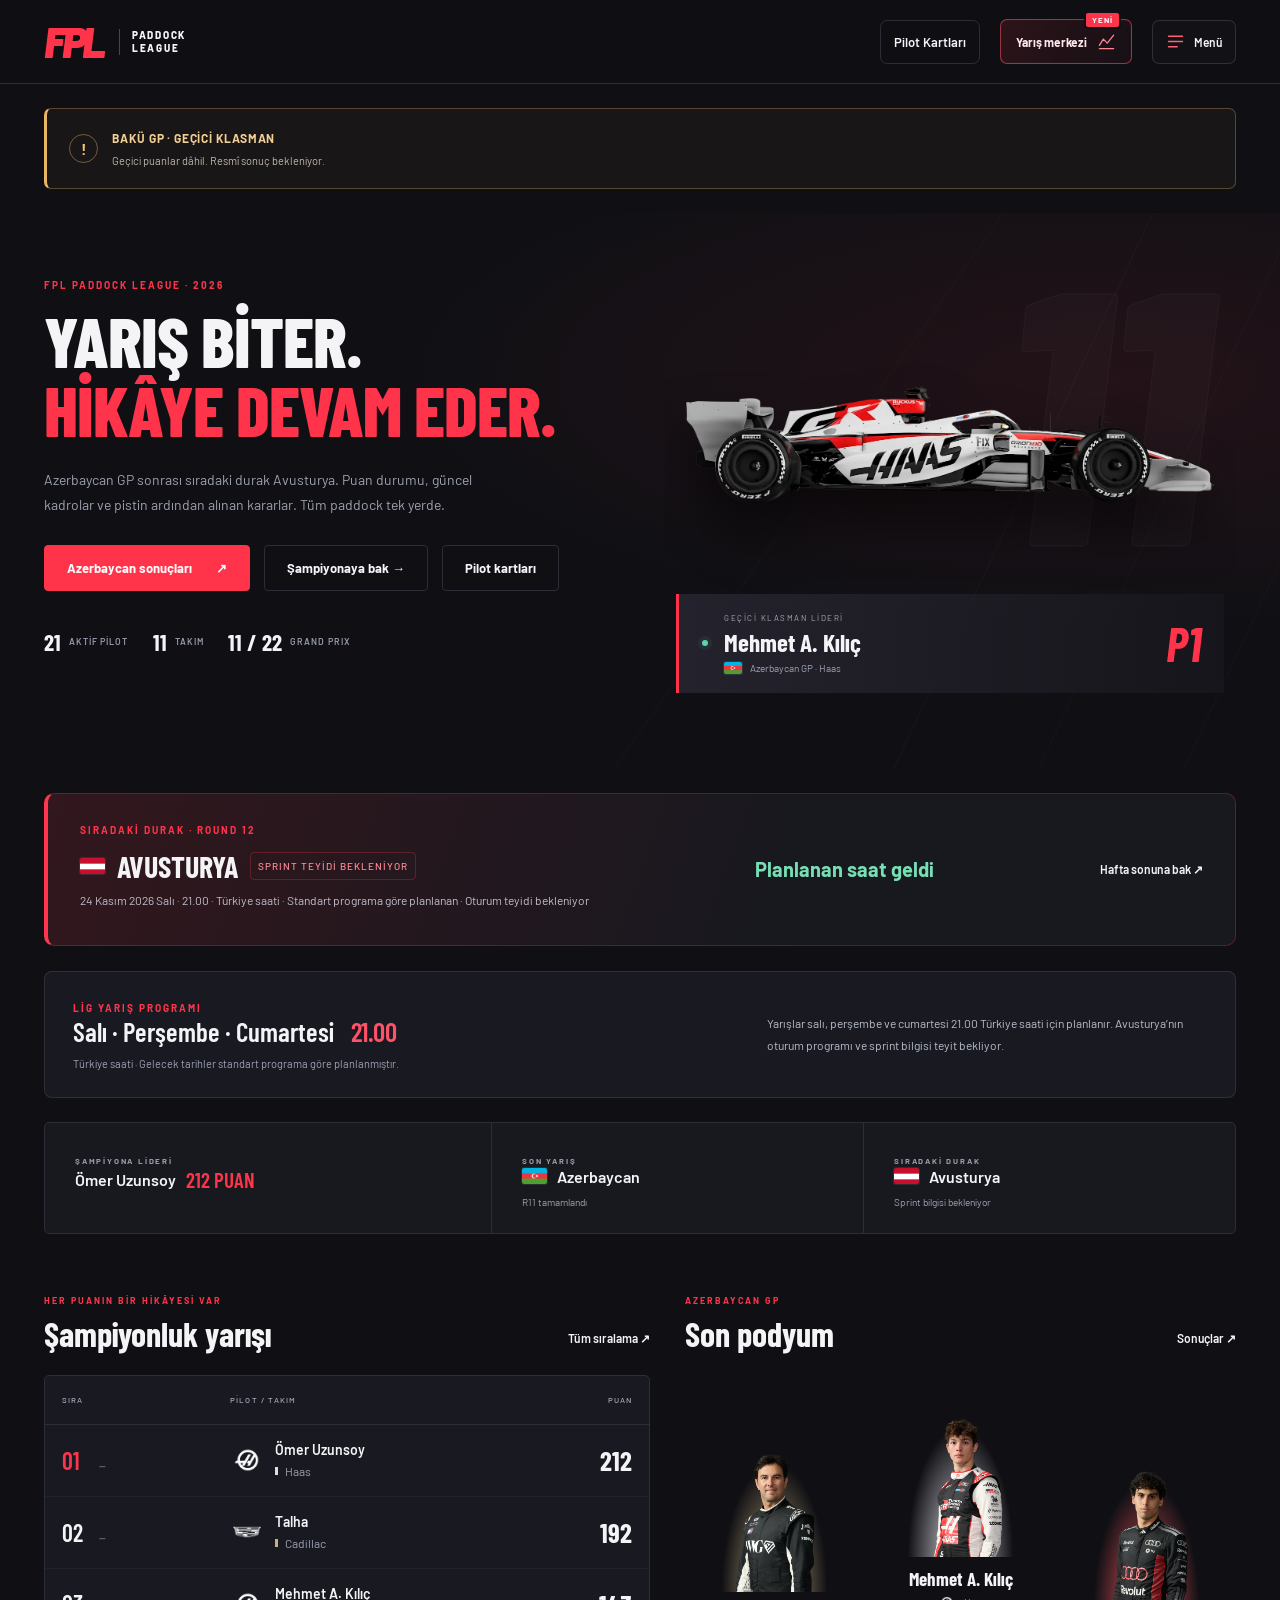
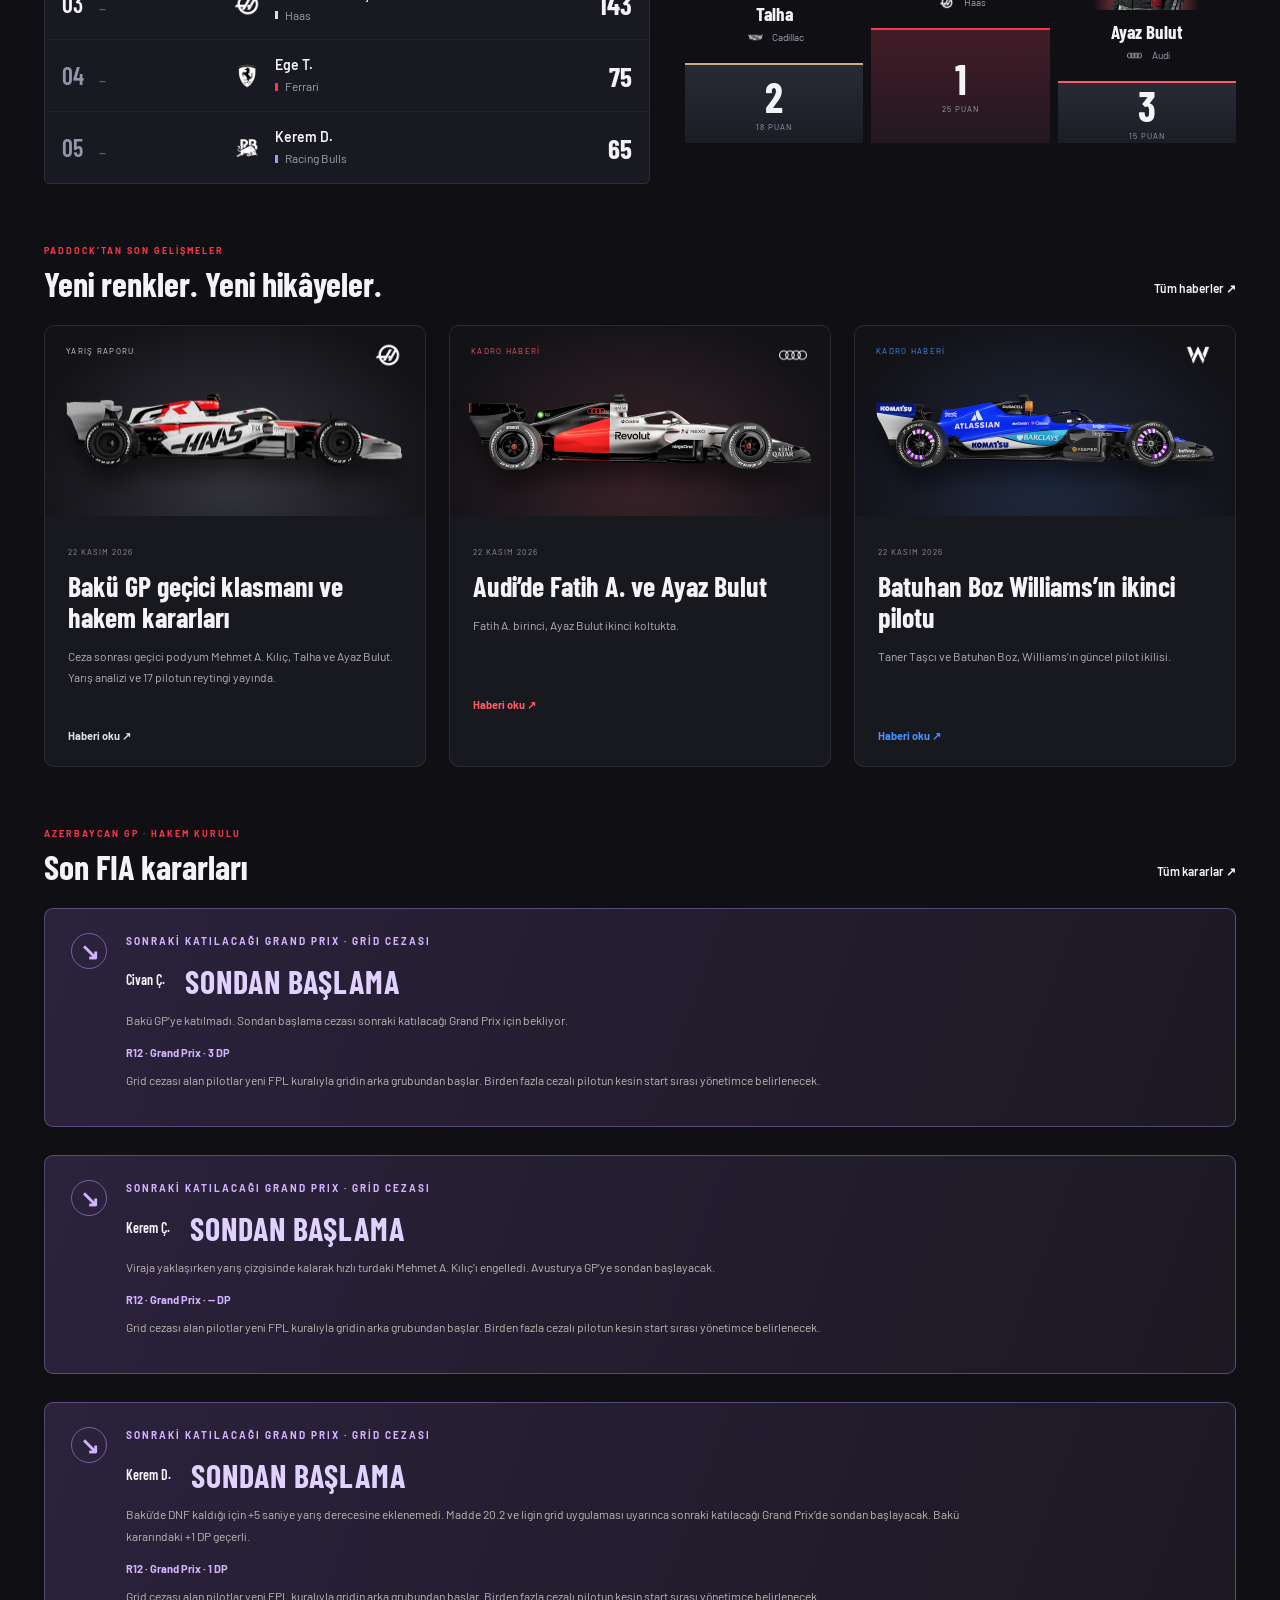
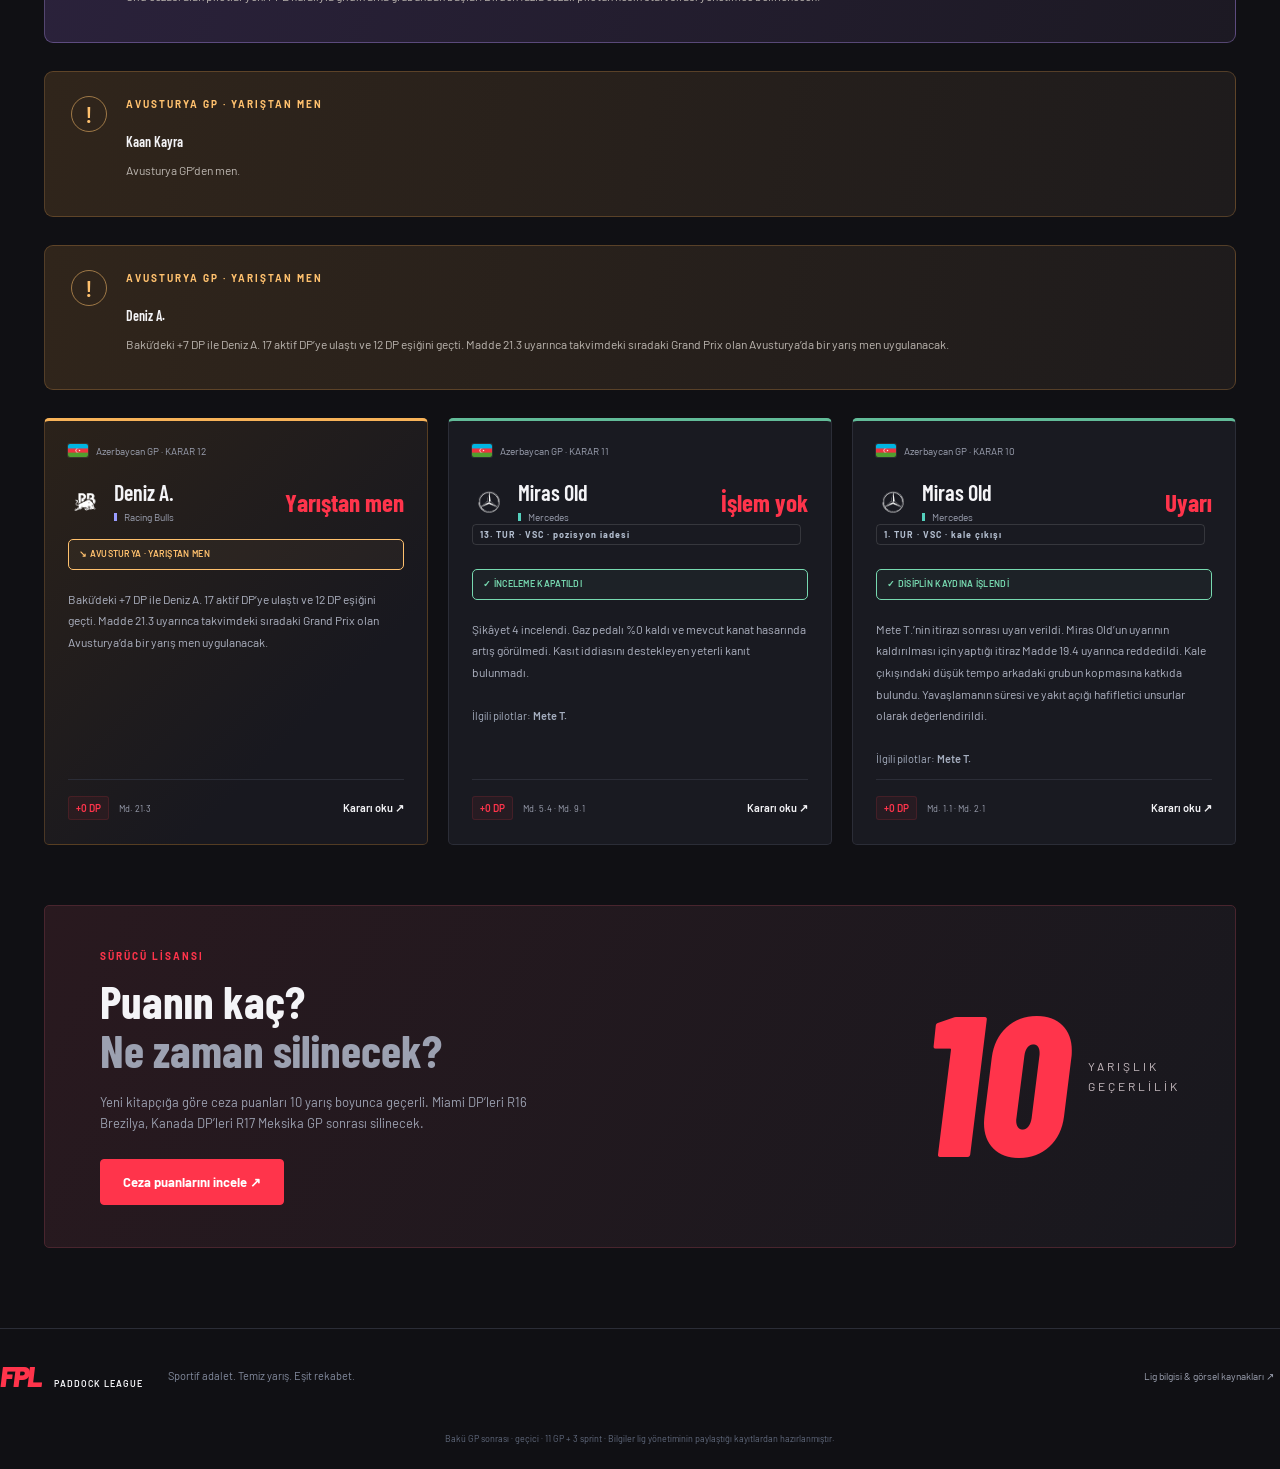
==== index.html @ 16d73060 "Pilot kartlarını ayrı sayfada düzenle" ====
<!doctype html>
<html lang="tr"><head><meta charset="utf-8"><meta name="viewport" content="width=device-width,initial-scale=1,viewport-fit=cover"><meta name="theme-color" content="#101014"><meta name="description" content="FPL Paddock League 2026: puan durumu, yarış sonuçları, FIA kararları ve sürücü ceza puanları."><title>FPL • Paddock League</title><link rel="icon" type="image/svg+xml" sizes="any" href="assets/fpl-icon.svg?v=1"><meta property="og:title" content="FPL • Paddock League"><meta property="og:description" content="2026 sezonunun puan durumu, yarış sonuçları, takımları ve FIA kararları."><meta property="og:site_name" content="FPL Paddock League"><meta property="og:type" content="website"><meta property="og:locale" content="tr_TR"><link rel="stylesheet" href="style.css?v=38"></head><body><a class="skip" href="#main">İçeriğe geç</a><header id="header"></header><main id="main" tabindex="-1"><div class="loading">FPL · Lig bilgileri yükleniyor…</div></main><div id="mobile-navigation"></div><footer id="footer"></footer><dialog id="detail"></dialog><script defer src="boot.js?v=38"></script><noscript><p class="load-error">Lig bilgilerini görmek için tarayıcında JavaScript açık olmalı.</p></noscript></body></html>
---- style.css ----
@import url('https://fonts.googleapis.com/css2?family=Barlow+Condensed:wght@500;600;700;800;900&family=Barlow:wght@400;500;600;700;800&display=swap');
.overall-profile{display:flex;align-items:center;gap:30px;border-left:4px solid var(--team);margin:28px 0}.overall-profile-rating{display:grid;grid-template-columns:auto auto;gap:2px 10px;align-items:baseline;flex-shrink:0}.overall-profile-rating>strong{font:800 64px/1 'Barlow Condensed',Arial,sans-serif}.overall-profile-rating>span{font-size:16px;color:var(--muted)}.overall-profile-rating>b{grid-column:1/-1;font-size:14px;color:var(--muted)}.overall-profile-rating>b.up{color:var(--green)}.overall-profile-rating>b.down{color:#ff8d9b}.overall-profile h2{margin-bottom:9px}.overall-profile p{font-size:16px;margin-bottom:8px;color:var(--muted)}.overall-profile small{font-size:14px;color:var(--muted)}.overall-profile>a{margin-left:auto;white-space:nowrap;font-size:14px}.member-ovr{font-size:16px;font-weight:700;display:inline-block;margin-top:8px;border:1px solid #686c7c;padding:6px 9px;border-radius:4px}.race-analysis-link{margin:24px 0;padding:25px;background:#1c202c;border:1px solid #454b5d;border-radius:6px;display:flex;gap:20px;align-items:center;flex-wrap:wrap}.race-analysis-link>div{flex:1;min-width:230px}.race-analysis-link h3{margin-bottom:10px}.race-analysis-link p{font-size:16px;color:var(--muted);margin-bottom:0}.race-analysis-link a{font-size:14px}.race-analysis-link .eyebrow{font-size:12px}@media(max-width:720px){.overall-profile{flex-wrap:wrap;padding:22px 18px;gap:20px}.overall-profile>div:nth-child(2){flex:1;min-width:180px}.overall-profile-rating>strong{font-size:54px}.overall-profile>a{margin:0;white-space:normal}.race-analysis-link{padding:22px 18px}.race-analysis-link>div{min-width:0;flex-basis:100%}}
:root{color-scheme:dark;--bg:#101014;--panel:#191a21;--line:#2b2d37;--muted:#9ca1b1;--white:#f4f4f7;--red:#ff344b;--green:#5dd4ac;--amber:#e9b666;font-family:Barlow,Arial,sans-serif;background:var(--bg);color:var(--white)}*{box-sizing:border-box}body{margin:0}button,input,select{font:inherit}button,a{-webkit-tap-highlight-color:transparent}button{cursor:pointer}a{color:inherit;text-decoration:none}button{color:inherit}a:focus-visible,button:focus-visible,input:focus-visible,select:focus-visible,summary:focus-visible{outline:2px solid var(--red);outline-offset:5px}img{max-width:100%}p{line-height:1.6}h1,h2,h3,p{margin-top:0}h1,h2,h3{font-family:'Barlow Condensed','Arial Narrow',Arial,sans-serif;line-height:1.05}h1{font-size:clamp(40px,5.2vw,76px);font-weight:800;letter-spacing:-.025em}h2{font-size:34px;font-weight:700;margin-bottom:0}h3{font-size:25px}button{border:0;background:none}small,.small{font-size:12px}.muted{color:var(--muted)}.skip{position:fixed;top:-100px;z-index:99;background:var(--red);padding:12px}.skip:focus{top:0}.eyebrow{font-size:10px;font-weight:700;letter-spacing:2px;color:var(--red);text-transform:uppercase;margin:0 0 13px}.flag{height:16px;width:25px;object-fit:cover;vertical-align:middle;flex-shrink:0;border-radius:2px;box-shadow:0 0 0 1px #ffffff16}.team-logo{object-fit:contain;width:34px;height:28px;flex-shrink:0}.team-label{display:flex;align-items:center;gap:7px;color:var(--muted);font-size:12px;line-height:1.4;margin-top:5px}.team-label i{height:8px;width:3px;background:var(--team)}.text-button{font-weight:600;font-size:12px;color:var(--white);padding:6px 0;display:inline-flex;align-items:center;gap:7px}.text-button:hover{color:var(--red)}.button{display:inline-flex;align-items:center;justify-content:space-between;gap:24px;padding:14px 22px;border:1px solid var(--line);font-size:13px;font-weight:700;border-radius:4px;transition:background .2s,transform .2s}.primary{background:var(--red);border-color:var(--red);color:white}.primary:hover{background:#e82039;transform:translateY(-2px)}.secondary:hover{border-color:#656979;background:#ffffff08}header{position:sticky;top:0;z-index:20;background:#101014f5;border-bottom:1px solid var(--line);backdrop-filter:blur(20px)}.header-inner{max-width:1440px;margin:auto;display:flex;align-items:center;min-height:83px;gap:50px;padding:0 44px}.brand{display:flex;gap:12px;align-items:center;flex-shrink:0}.brand strong{font-size:43px;font-style:italic;letter-spacing:-5px;line-height:1;font-weight:900;color:var(--red);padding-right:6px}.brand span{font-size:10px;font-weight:800;letter-spacing:1.7px;line-height:1.3;border-left:1px solid #454650;padding-left:12px}nav{display:flex;gap:26px;align-self:stretch}nav a{position:relative;font-size:12px;font-weight:600;color:#aeb2c0;display:flex;align-items:center;white-space:nowrap}nav a.active,nav a:hover{color:var(--white)}nav a.active:after{content:'';position:absolute;bottom:0;height:3px;background:var(--red);left:0;right:0}.season-label{margin-left:auto;display:flex;align-items:center;gap:8px;font-size:9px;font-weight:600;letter-spacing:1px;white-space:nowrap}.season-label i,.live-dot{width:6px;height:6px;border-radius:50%;background:var(--green);box-shadow:0 0 0 4px #5dd4ac12}main{max-width:1440px;margin:auto;padding:0 44px 75px;min-height:70vh}main>section+section{margin-top:60px}.hero{position:relative;min-height:555px;display:grid;grid-template-columns:1.05fr 1fr;isolation:isolate;padding-top:64px;padding-bottom:40px;gap:20px}.hero-grid{position:absolute;inset:0 -44px;z-index:-1;overflow:hidden;background:radial-gradient(ellipse at 87% 30%,#691b2738,transparent 45%),linear-gradient(125deg,transparent 60%,#ffffff03 60.1%,transparent 60.3%)}.hero-grid:after{content:'';position:absolute;right:20%;top:0;transform:skew(-25deg);height:100%;width:1px;background:#ffffff09;box-shadow:145px 0 #ffffff07,290px 0 #ffffff07}.hero-copy{z-index:2}.hero h1{font-size:clamp(52px,5.5vw,83px);line-height:.98;letter-spacing:-1px;margin-bottom:23px}.hero h1 em{font-style:normal;color:var(--red)}.hero-sub{max-width:440px;font-size:14px;color:var(--muted);line-height:1.8}.hero-actions{display:flex;gap:14px;margin-top:28px}.hero-meta{display:flex;gap:25px;margin-top:37px}.hero-meta span{font-size:9px;color:#9398a9;font-weight:600;letter-spacing:.9px;display:flex;gap:8px;align-items:center}.hero-meta b{font-family:'Barlow Condensed',Arial,sans-serif;font-size:23px;color:var(--white);letter-spacing:0}.hero-art{position:relative;min-width:0;display:flex;align-items:center}.giant-round{position:absolute;font-family:'Barlow Condensed',Arial,sans-serif;font-style:italic;font-weight:800;font-size:360px;right:30px;top:-55px;line-height:1;color:#ffffff04;-webkit-text-stroke:1px #ffffff0b;z-index:-1}.hero-car{width:135%;max-width:none;position:relative;margin-left:-9%;transform:translateY(-5px);filter:drop-shadow(0 30px 25px #0008)}.hero-winner{position:absolute;bottom:35px;right:0;left:10px;display:flex;gap:16px;align-items:center;border-left:3px solid var(--red);background:linear-gradient(90deg,#24222c,#1b1a2288);padding:19px 23px}.hero-winner small{display:block;font-size:8px;color:#a8adbd;letter-spacing:1.5px;margin-bottom:4px}.hero-winner strong{display:block;font-family:'Barlow Condensed',Arial,sans-serif;font-size:25px}.hero-winner div>span{font-size:10px;color:var(--muted);display:flex;gap:8px;align-items:center;margin-top:5px}.hero-winner .flag{width:18px;height:12px}.winner-mark{font-family:'Barlow Condensed',Arial,sans-serif;font-style:italic;font-size:48px;font-weight:700;color:var(--red);margin-left:auto}.season-strip{margin:0!important;border:1px solid var(--line);border-radius:5px;display:grid;grid-template-columns:1.2fr 1fr 1fr;background:#18191f}.season-strip>div{padding:25px 30px}.season-strip>div+div{border-left:1px solid var(--line)}.season-strip .eyebrow{font-size:8px;letter-spacing:1.8px;color:var(--muted);margin-bottom:10px}.season-strip b{font-size:16px;font-weight:600;display:flex;align-items:center;gap:10px;flex-wrap:wrap}.season-strip b em{color:var(--red);font-style:normal;font-family:'Barlow Condensed',Arial,sans-serif;font-size:21px}.season-strip b small{display:block;width:100%;font-size:10px;color:var(--muted);font-weight:400}.section-heading{display:flex;align-items:flex-end;justify-content:space-between;gap:15px;margin:0 0 23px}.section-heading .eyebrow{font-size:9px;margin-bottom:8px}.home-grid{display:grid;grid-template-columns:1.1fr 1fr;gap:35px}.panel{border:1px solid var(--line);border-radius:5px;background:var(--panel);overflow:hidden}.table-scroll{overflow-x:auto}.standings-table{width:100%;border-collapse:collapse;text-align:left;font-size:13px;white-space:nowrap}.standings-table th{font-size:8px;letter-spacing:1.1px;font-weight:500;color:#a6abba;padding:19px 23px;border-bottom:1px solid var(--line);text-align:left}.standings-table td{padding:16px 23px;border-bottom:1px solid #2b2d3770}.standings-table tr:last-child td{border-bottom:0}.standings-table td:last-child,.standings-table th:last-child{text-align:right}.standings-table tbody tr:hover{background:#ffffff03}.rank{font-family:'Barlow Condensed',Arial,sans-serif;font-weight:600;font-size:24px;display:inline-block;min-width:25px;color:#9298aa}.rank-1{color:var(--red)}.rank-2,.rank-3{color:var(--white)}.movement{font-size:10px;font-weight:600;display:inline-block;margin-left:12px;min-width:22px}.up{color:var(--green)}.down{color:#fb6674}.steady{color:#5c6070}.driver-cell{display:flex;align-items:center;gap:16px}.driver-cell>div{min-width:0}.driver-name{font-weight:600;font-size:14px}.driver-name:hover{color:var(--red)}.table-points{font-family:'Barlow Condensed',Arial,sans-serif;font-size:27px;font-weight:700}.home-grid .standings-table th,.home-grid .standings-table td{padding-left:17px;padding-right:17px}.home-grid .hide-small{display:none}.home-grid .driver-cell{gap:11px}.podium-mini{display:grid;grid-template-columns:repeat(3,1fr);align-items:end;text-align:center;padding:14px 0 0;min-height:368px;gap:8px}.podium-person{min-width:0;display:flex;align-items:center;flex-direction:column;justify-content:flex-end}.podium-face{width:115px;height:140px;max-width:100%;overflow:hidden;position:relative;background:radial-gradient(ellipse at bottom,var(--team),transparent 65%)}.portrait{width:100%;height:100%;object-fit:cover;object-position:50% 5%;display:block}.podium-face .portrait{object-fit:cover;object-position:top}.podium-person>strong{font-family:'Barlow Condensed',Arial,sans-serif;font-size:19px;margin-top:10px}.podium-person>span{color:var(--muted);font-size:10px;display:flex;align-items:center;gap:6px;margin-top:5px}.podium-person>span .team-logo{height:15px;width:22px}.podium-step{margin-top:18px;width:100%;height:80px;background:linear-gradient(#282b34,#1b1d25);border-top:2px solid var(--team);display:flex;flex-direction:column;align-items:center;justify-content:center}.place-1 .podium-step{height:115px;border-color:var(--red);background:linear-gradient(#421d28,#231720)}.place-3 .podium-step{height:62px}.podium-step b{font-family:'Barlow Condensed',Arial,sans-serif;font-size:41px;line-height:1}.podium-step small{color:var(--muted);font-size:8px;margin-top:5px;letter-spacing:1px}.decision-grid{display:grid;grid-template-columns:repeat(3,minmax(0,1fr));gap:20px}.decision-card{border:1px solid var(--line);border-radius:5px;padding:23px;background:var(--panel);display:flex;flex-direction:column;transition:transform .2s,border-color .2s}.decision-card:hover{transform:translateY(-3px);border-color:#4b4d5c}.card-overline{display:flex;align-items:center;justify-content:space-between;font-size:10px;margin-bottom:22px}.card-overline>span:first-child{display:flex;align-items:center;gap:8px;color:var(--muted)}.card-overline .flag{width:20px;height:13px}.decision-driver{display:flex;align-items:center;gap:12px}.decision-driver .driver-name{font-family:'Barlow Condensed',Arial,sans-serif;font-size:22px;font-weight:600}.decision-driver .team-label{font-size:10px}.sanction{font-family:'Barlow Condensed',Arial,sans-serif;font-size:25px;white-space:nowrap;color:var(--red);margin-left:auto;font-weight:700}.sanction.pending{font-size:19px;color:var(--amber)}.decision-reason{font-size:12px;color:#aeb3c2;line-height:1.8;margin:19px 0 23px}.decision-bottom{display:flex;gap:10px;align-items:center;margin-top:auto;border-top:1px solid var(--line);padding-top:15px}.decision-bottom .text-button{margin-left:auto;font-size:11px}.dp-chip{color:var(--red);background:#ff344b10;border:1px solid #ff344b22;padding:5px 7px;border-radius:3px;font-weight:600;font-size:10px}.decision-bottom .small{font-size:9px}.licence-promo{border:1px solid #49252e;border-radius:5px;background:linear-gradient(120deg,#29191f,#18181e);display:flex;align-items:center;justify-content:space-between;padding:42px 55px;margin-bottom:5px;overflow:hidden}.licence-promo h2{font-size:46px}.licence-promo h2 span{color:var(--muted)}.licence-promo p:not(.eyebrow){max-width:440px;font-size:13px;color:var(--muted);margin:18px 0 25px}.promo-score{display:flex;align-items:center;gap:20px}.promo-score strong{font-family:'Barlow Condensed',Arial,sans-serif;font-size:200px;line-height:1;color:var(--red);font-weight:800;font-style:italic}.promo-score>span{font-size:12px;line-height:1.6;letter-spacing:3px;color:#c9bdc2}.page-heading{display:flex;justify-content:space-between;align-items:flex-end;padding:55px 0 35px;gap:20px}.page-heading h1{margin-bottom:17px}.page-heading p:not(.eyebrow){font-size:13px;color:var(--muted);max-width:660px;margin-bottom:0}.page-heading h1 .flag{height:32px;width:49px;vertical-align:baseline;margin-right:6px}.outline-tag{border:1px solid #58303a;color:var(--red);padding:9px 12px;border-radius:3px;font-size:9px;letter-spacing:1px;white-space:nowrap;align-self:center}.tab-row{display:flex;align-items:center;gap:10px;border-bottom:1px solid var(--line);margin-bottom:25px}.tab-row button{font-size:12px;padding:15px 20px;border-bottom:2px solid transparent;color:var(--muted)}.tab-row button.selected{border-color:var(--red);color:var(--white);background:linear-gradient(0deg,#ff344b12,transparent)}.tab-row .small{margin-left:auto}.data-note{font-size:11px;color:#858c9d;line-height:1.8;margin-top:23px;max-width:1000px}.constructor-grid{display:grid;grid-template-columns:repeat(2,minmax(0,1fr));gap:24px}.constructor-card{position:relative;overflow:hidden;padding:25px 30px 0;background:var(--panel);border:1px solid var(--line);border-radius:5px;border-top:2px solid var(--team);transition:border-color .2s}.constructor-card:hover{border-color:var(--team)}.constructor-top{display:flex;align-items:center;gap:15px}.constructor-top>b{font-family:'Barlow Condensed',Arial,sans-serif;font-size:35px;color:#6b7081}.constructor-top .team-logo{margin-left:auto;width:65px;height:33px}.constructor-top>span:last-child{font-family:'Barlow Condensed',Arial,sans-serif;font-size:38px;font-weight:700;text-align:right;min-width:65px}.constructor-top small{font-family:Barlow,Arial,sans-serif;display:block;font-size:8px;letter-spacing:1px;font-weight:500;color:var(--muted)}.constructor-card h2{font-size:33px;margin-top:15px}.constructor-car{width:100%;display:block;margin:-8px 0 -5px;transition:transform .3s}.constructor-card:hover .constructor-car{transform:translateX(9px)}.card-line{border-top:1px solid var(--line);font-size:10px;display:flex;justify-content:space-between;padding:15px 0;color:var(--muted)}.filters{display:flex;align-items:flex-end;gap:15px;padding:20px;border:1px solid var(--line);border-radius:5px;background:#16171d;margin-bottom:27px;flex-wrap:wrap}.select-field,.search-field{display:flex;flex-direction:column;gap:8px;min-width:170px}.select-field>span,.search-field>span{font-size:9px;letter-spacing:.7px;color:var(--muted)}select,input[type=search]{appearance:auto;border:1px solid #363947;background:#20222a;color:var(--white);padding:11px 32px 11px 12px;font-size:12px;border-radius:3px;max-width:100%;min-height:40px}input[type=search]{width:230px;padding-right:12px}.filter-count{font-size:11px;color:var(--muted);margin:0 0 12px auto}.filters>.text-button{font-size:10px;margin-bottom:5px;color:var(--muted)}.empty{border:1px dashed #3b3f4d;padding:55px 30px;text-align:center;border-radius:6px;grid-column:1/-1;color:var(--muted)}.empty .button{margin-top:20px}.licence-summary{display:grid;grid-template-columns:repeat(4,1fr);border:1px solid var(--line);border-radius:5px;background:var(--panel);margin-bottom:30px}.licence-summary>div{padding:23px 27px;border-right:1px solid var(--line)}.licence-summary>div:last-child{border-right:0}.licence-summary b{display:block;font-family:'Barlow Condensed',Arial,sans-serif;font-size:43px;font-weight:700}.licence-summary>div:first-child b{color:var(--red)}.licence-summary span{font-size:8px;color:var(--muted);letter-spacing:1px}.licence-layout{display:grid;grid-template-columns:minmax(0,1.8fr) minmax(280px,1fr);gap:25px}.licence-board{align-self:start}.board-head{display:grid;grid-template-columns:minmax(0,1fr) 90px 155px;gap:15px;padding:20px 23px;font-size:8px;letter-spacing:.7px;color:var(--muted);border-bottom:1px solid var(--line)}.licence-row{border-bottom:1px solid var(--line)}.licence-row:last-child{border-bottom:0}.licence-row>summary{list-style:none;display:grid;grid-template-columns:minmax(0,1fr) 90px 155px;align-items:center;gap:15px;padding:18px 23px;cursor:pointer}.licence-row>summary::-webkit-details-marker{display:none}.licence-row>summary:hover{background:#ffffff04}.licence-row .driver-cell{gap:13px}.ordinal{color:#6e7485;font-family:'Barlow Condensed',Arial,sans-serif;font-size:18px;min-width:19px}.licence-row .driver-cell b{font-size:13px}.licence-row .driver-cell .team-label{font-size:10px}.licence-number b{font-family:'Barlow Condensed',Arial,sans-serif;font-size:31px;color:var(--red)}.licence-number small{display:block;font-size:9px;color:var(--muted);margin-top:1px}.licence-row.warning{background:linear-gradient(90deg,#63352820,transparent)}.warning .licence-number b,.warning .licence-number small{color:var(--amber)}.next-expiry b{font-size:11px;font-weight:500}.next-expiry>span{font-size:10px;color:var(--muted);display:block;margin-top:5px}.next-expiry i{float:right;font-size:16px;font-style:normal}.licence-expanded{padding:4px 25px 23px;background:#10111766}.batch{display:flex;align-items:center;gap:17px;font-size:11px;padding:16px 0;border-bottom:1px solid var(--line);margin-bottom:6px}.batch>div{display:flex;gap:10px;align-items:center}.batch>div:last-child{display:block}.batch b{display:block;font-weight:500}.batch small{font-size:9px;color:var(--muted);display:block;margin-top:5px}.batch strong{color:var(--red);white-space:nowrap}.batch-arrow{color:#686e80;margin-left:auto}.licence-expanded>p{font-size:12px;color:var(--muted)}.expiry-panel{padding:27px}.expiry-panel h2{font-size:31px;margin-bottom:25px}.expiry-event{border-top:1px solid var(--line)}.expiry-event summary{display:flex;gap:12px;align-items:center;justify-content:space-between;cursor:pointer;list-style:none;padding:20px 0}.expiry-event summary>span{display:flex;align-items:center;gap:12px}.expiry-event summary .flag{width:24px;height:16px}.expiry-event summary b{font-size:12px;font-weight:600}.expiry-event small{display:block;font-size:9px;font-weight:400;color:var(--muted);margin-top:6px}.expiry-event summary>strong{font-size:13px;color:var(--green);white-space:nowrap}.expiry-event i{font-style:normal;color:var(--muted)}.expiry-event>div p{display:flex;justify-content:space-between;font-size:12px;margin:0 0 10px}.expiry-event>div .driver-name{font-size:12px;font-weight:400}.expiry-event>div b{color:var(--green);font-weight:500}.licence-rule{margin-top:20px;padding:25px;border:1px solid #3e3431;border-radius:5px;background:#221c1c}.licence-rule h3{font-size:24px;color:var(--amber);margin-bottom:15px}.licence-rule p{font-size:12px;color:#b5acb0}.licence-rule>div{display:flex;flex-direction:column;gap:10px;padding-top:13px;font-size:11px;color:var(--amber)}.race-grid{display:grid;grid-template-columns:repeat(3,minmax(0,1fr));gap:25px}.race-card{position:relative;background:var(--panel);border:1px solid var(--line);border-radius:6px;overflow:hidden;transition:border-color .2s,transform .2s}.race-card:hover{transform:translateY(-4px);border-color:var(--red)}.race-photo{height:180px;background-size:cover;background-position:center;position:relative;isolation:isolate}.race-photo:after{content:'';position:absolute;inset:0;background:linear-gradient(#10101410,#191a21d0);z-index:-1}.round-chip{position:absolute;left:20px;top:20px;background:#0c0c12b8;padding:7px 9px;border:1px solid #ffffff1a;border-radius:3px;font-size:9px;letter-spacing:1.3px}.race-photo>.flag{position:absolute;bottom:16px;right:22px;width:40px;height:27px;box-shadow:0 2px 20px #0006}.race-card-body{padding:17px 23px 24px}.completed-label{color:var(--green);font-size:8px;letter-spacing:1px}.race-card-body>.muted.small{font-size:8px;letter-spacing:1px}.race-card h2{font-size:39px;margin-top:9px}.race-card-body>p{font-size:11px;color:var(--muted);margin:8px 0 20px}.race-winner{border-top:1px solid var(--line);padding-top:18px;display:flex;align-items:center;gap:13px;min-height:56px}.race-winner .team-logo{width:28px;height:25px}.race-winner small{display:block;font-size:7px;letter-spacing:1px;color:var(--muted);margin-bottom:5px}.race-winner b{font-size:13px;font-weight:600}.race-arrow{margin-left:auto;color:var(--red);font-size:19px}.sprint-tag{position:absolute;right:18px;top:142px;font-size:7px;letter-spacing:1px;color:#f3c07f;background:#36291e;padding:5px 7px;border:1px solid #e9b66622}.back-link{display:inline-flex;align-items:center;font-size:11px;color:var(--muted);margin-top:28px}.back-link+.page-heading{padding-top:25px}.race-podium{border:1px solid var(--line);border-radius:6px;background:linear-gradient(140deg,#251a23,#16171c);padding:30px;margin-bottom:32px}.race-podium-title h2{font-size:32px}.podium-large{display:grid;grid-template-columns:repeat(3,minmax(0,1fr));gap:12px;margin-top:20px}.large-place{position:relative;display:flex;align-items:center;gap:12px;min-height:205px;padding:15px 15px 0;background:#20212b;border-top:2px solid var(--team);overflow:hidden;border-radius:5px}.large-place-1{background:linear-gradient(140deg,#552331,#29212b);border-color:var(--red)}.large-rank{position:absolute;top:10px;right:15px;font-family:'Barlow Condensed',Arial,sans-serif;font-size:69px;font-weight:800;font-style:italic;color:#ffffff08;line-height:1}.large-face{height:175px;width:130px;flex-shrink:0;align-self:end}.large-face .portrait{object-fit:cover;object-position:50% 0}.large-person{position:relative;padding-bottom:20px}.large-person>small{display:block;font-size:7px;letter-spacing:1px;color:var(--muted);margin-bottom:10px}.large-person h3{font-size:25px;margin:0 0 10px}.large-person>span{display:flex;align-items:center;gap:5px;color:var(--muted);font-size:10px}.large-person .team-logo{width:24px;height:19px}.large-person>b{display:block;font-size:17px;font-family:'Barlow Condensed',Arial,sans-serif;margin-top:14px}.result-status{font-size:9px;letter-spacing:.6px;color:#ed8c91;background:#8b344020;padding:5px 8px;border-radius:3px}.result-status.finished{color:var(--green);background:#3ba58015}.upcoming{text-align:center;padding:65px 25px;position:relative;isolation:isolate}.upcoming-round{position:absolute;right:20px;top:0;z-index:-1;font-size:240px;font-family:'Barlow Condensed',Arial,sans-serif;color:#ffffff03;font-weight:800}.upcoming h2{font-size:59px}.upcoming p:not(.eyebrow){max-width:500px;margin:23px auto;color:var(--muted);font-size:14px}.driver-grid{display:grid;grid-template-columns:repeat(4,minmax(0,1fr));gap:21px}.driver-card{border:1px solid var(--line);border-top:2px solid var(--team);border-radius:5px;background:var(--panel);overflow:hidden;transition:border-color .2s,transform .2s}.driver-card:hover{transform:translateY(-3px);border-color:var(--team)}.driver-photo{height:190px;position:relative;overflow:hidden;background:radial-gradient(ellipse at 50% 100%,color-mix(in srgb,var(--team) 30%,transparent),transparent 70%)}.driver-photo>.portrait{max-width:200px;margin:auto;object-position:50% 1%}.driver-photo>.team-logo{position:absolute;top:18px;right:18px;width:38px;height:29px}.driver-photo>span:not(.initials){position:absolute;top:17px;left:18px;font-size:40px;font-family:'Barlow Condensed',Arial,sans-serif;font-weight:700;color:#ffffff19}.initials{display:flex;align-items:center;justify-content:center;width:100%;height:100%;font-family:'Barlow Condensed',Arial,sans-serif;font-size:65px;font-weight:700;color:var(--muted)}.driver-card-body{padding:18px}.driver-card .team-label{font-size:10px}.driver-card h2{font-size:27px;margin-top:10px}.driver-card-stats{border-top:1px solid var(--line);display:flex;justify-content:space-between;gap:6px;margin-top:20px;padding-top:14px}.driver-card-stats span{font-size:6px;color:var(--muted);letter-spacing:.5px}.driver-card-stats b{display:block;color:var(--white);font-family:'Barlow Condensed',Arial,sans-serif;font-size:25px;margin-bottom:4px}.transfer-grid{display:grid;grid-template-columns:repeat(2,minmax(0,1fr));gap:21px}.transfer-card{border:1px solid var(--line);border-radius:5px;padding:25px;background:var(--panel)}.transfer-card h3{font-size:23px;margin-bottom:24px}.transfer-card h3 .driver-name{font-family:'Barlow Condensed',Arial,sans-serif;font-size:25px}.transfer-card>div{display:flex;align-items:center;gap:11px;font-size:12px}.transfer-card>div>b{margin:auto;font-size:25px;color:var(--red)}.transfer-card p{font-size:12px;color:var(--muted);margin:20px 0 8px}.transfer-card small{font-size:10px;color:#737b8d}.profile-hero{display:grid;grid-template-columns:1fr 1fr;position:relative;isolation:isolate;padding:45px 0 35px;border-bottom:1px solid var(--line);overflow:hidden;gap:20px}.profile-hero:before{content:'';position:absolute;inset:0;z-index:-1;background:radial-gradient(ellipse at 80% 10%,color-mix(in srgb,var(--team) 15%,transparent),transparent 60%)}.profile-copy h1{font-size:clamp(40px,5vw,73px);margin:16px 0 22px}.profile-copy .muted{font-size:9px;letter-spacing:1px}.profile-copy .muted b{color:#d7dae2;margin-left:5px}.profile-copy>.team-logo{height:40px;width:65px}.profile-art{display:flex;align-items:center;justify-content:center;position:relative;min-width:0}.profile-art>img:not(.team-logo){width:130%;max-width:none;position:relative}.profile-art>.team-logo{position:absolute;right:50px;top:0;width:100px;height:80px;opacity:.1}.profile-stats{display:flex;gap:26px;margin:35px 0 25px}.profile-stats span{font-size:7px;letter-spacing:.5px;color:var(--muted)}.profile-stats b{display:block;font-size:44px;line-height:1;font-family:'Barlow Condensed',Arial,sans-serif;color:var(--white);margin-bottom:9px}.profile-licence{margin-top:30px!important;display:flex;gap:50px;padding:30px;align-items:center}.profile-licence h2{font-size:64px;color:var(--red)}.profile-licence h2 small{font-size:23px;color:var(--muted)}.profile-licence p{color:var(--muted);font-size:12px;margin:10px 0}.profile-licence>div:last-child>b{font-size:15px;font-weight:500}.status-pill{font-size:9px;background:#30333f;color:#bbc1d1;display:inline-block;padding:5px 8px;border-radius:3px;margin-top:10px}.status-pill.warning{background:#6a462730;color:var(--amber)}.team-members{display:grid;grid-template-columns:repeat(2,1fr);gap:25px}.member-card{display:flex;gap:25px;align-items:center;padding:15px}.member-card>.portrait,.member-card>.initials{width:120px;height:120px;object-position:top;object-fit:cover}.member-card h2{font-size:31px}.member-card p{color:var(--muted);font-size:11px;margin-top:15px}.footer-inner{border-top:1px solid var(--line);max-width:1352px;padding:30px 0;display:flex;align-items:center;gap:25px;margin:auto}.footer-brand{font-size:28px;color:var(--red);font-weight:900;font-style:italic;letter-spacing:-2px}.footer-brand span{font-style:normal;font-size:9px;font-weight:600;color:var(--white);letter-spacing:1px;margin-left:10px}.footer-inner p{font-size:11px;color:#838b9e;margin:0}.footer-inner button{font-size:10px;margin-left:auto;color:var(--muted)}.footer-fine{font-size:9px;color:#626b7f;text-align:center;padding:10px 20px 25px}.loading{padding:100px;text-align:center}dialog{background:#1c1e26;color:var(--white);border:1px solid #414554;border-radius:8px;max-width:680px;width:calc(100% - 32px);max-height:90vh;padding:28px 34px;box-shadow:0 30px 100px #0008}dialog::backdrop{background:#050509be;backdrop-filter:blur(5px)}.dialog-head{display:flex;align-items:center;justify-content:space-between;border-bottom:1px solid var(--line);padding-bottom:15px;margin-bottom:25px}.dialog-head .eyebrow{margin:0;font-size:8px}.dialog-head button{font-size:28px;line-height:1;color:var(--muted)}.dialog-gp{display:flex;align-items:center;gap:10px;font-size:10px;color:var(--muted);margin-bottom:10px}dialog h2{font-size:38px;margin:15px 0 23px}dialog h3{font-size:23px;margin-top:28px;margin-bottom:14px}dialog p{color:#bdc2d0;font-size:13px}.dialog-sanction{display:flex;align-items:center;gap:20px;padding:19px;border:1px solid #64303c;border-radius:5px;background:#ff344b08}.dialog-sanction strong{font-family:'Barlow Condensed',Arial,sans-serif;font-size:35px;color:var(--red)}.dialog-sanction span{margin-left:auto;color:var(--red);font-weight:600}.full-reason{font-size:15px;line-height:1.8}.dialog-facts{display:grid;grid-template-columns:1fr 1fr;gap:20px;padding:23px;background:#11131a;border-radius:5px;margin:25px 0}.dialog-facts small{font-size:8px;display:block;color:var(--muted);letter-spacing:.5px;margin-bottom:7px}.dialog-facts b{font-size:12px;font-weight:500}.dialog-actions{display:flex;gap:15px;margin-top:25px}.dialog-actions .button{font-size:11px;padding:12px 17px}
@keyframes enter{from{opacity:0;transform:translateY(10px)}to{opacity:1;transform:translateY(0)}}main>section,.page-heading{animation:enter .35s ease-out}a,button{touch-action:manipulation}@media(min-width:1440px){.hero-car{margin-left:-8%;width:140%}}@media(max-width:1150px){.header-inner{gap:30px;padding:0 28px}nav{gap:20px}.season-label{display:none}main{padding-left:28px;padding-right:28px}.hero h1{font-size:67px}.hero-meta{gap:16px}.hero-winner{bottom:15px;padding:15px}.decision-grid{gap:15px}.decision-card{padding:18px}.decision-driver{gap:8px}.decision-driver .team-logo{width:25px}.decision-driver .driver-name{font-size:20px}.decision-bottom{gap:6px}.decision-bottom .small{display:none}.licence-layout{grid-template-columns:minmax(0,1.6fr) minmax(270px,1fr)}.licence-row>summary,.board-head{padding-left:17px;padding-right:17px;grid-template-columns:minmax(0,1fr) 70px 135px;gap:10px}.licence-row .team-logo{width:25px}.licence-row .driver-cell{gap:9px}.licence-row .driver-cell b{font-size:12px}.ordinal{display:none}.driver-grid{grid-template-columns:repeat(3,1fr)}.large-face{width:100px;height:150px}.large-person h3{font-size:22px}.large-place{padding-left:5px;gap:5px}.footer-inner{margin:0 28px}.hero-grid{inset:0 -28px}}
@media(max-width:900px){.header-inner{flex-wrap:wrap;gap:0;min-height:110px;padding-top:15px}.brand{margin-bottom:13px}.brand strong{font-size:37px}.brand span{font-size:8px}nav{order:3;width:100%;overflow-x:auto;min-height:40px;gap:25px;scrollbar-width:none}nav a{font-size:11px}.season-label{display:flex;font-size:8px;align-self:flex-start;margin-top:10px}.hero{grid-template-columns:1fr 1fr;min-height:510px;padding-top:45px}.hero h1{font-size:56px}.hero-sub{font-size:12px}.hero-actions{flex-direction:column;align-items:flex-start;gap:10px}.hero-actions .button{padding:12px 18px;font-size:11px}.hero-actions .secondary{border:0;padding-left:0}.hero-meta{gap:12px;flex-wrap:wrap;margin-top:22px}.hero-meta span{font-size:7px}.hero-meta b{font-size:20px}.hero-art{align-items:center}.hero-car{width:160%;margin-left:-15%;transform:translateY(-5px)}.giant-round{font-size:260px;right:-20px;top:10px}.hero-winner{left:0;bottom:15px;padding:15px 12px;gap:9px}.hero-winner strong{font-size:22px}.hero-winner small{font-size:6px}.winner-mark{font-size:35px}.hero-winner .live-dot{display:none}.season-strip>div{padding:20px}.season-strip b{font-size:13px}.season-strip b em{font-size:18px}.home-grid{grid-template-columns:1fr;gap:45px}.podium-mini{max-width:650px;margin:auto;padding-top:0;min-height:330px}.podium-face{width:140px;height:155px}.decision-grid{grid-template-columns:repeat(2,minmax(0,1fr))}.licence-promo{padding:32px}.promo-score strong{font-size:155px}.promo-score>span{font-size:9px}.licence-layout{grid-template-columns:1fr}.licence-layout>aside{display:grid;grid-template-columns:1.3fr 1fr;gap:20px;align-items:start}.licence-rule{margin-top:0}.race-grid{grid-template-columns:repeat(2,minmax(0,1fr))}.podium-large{gap:9px}.large-place{flex-direction:column;min-height:260px;gap:0;padding:12px 10px 0}.large-face{width:115px;height:135px;align-self:center}.large-person{width:100%;text-align:center;padding-bottom:15px}.large-person>span{justify-content:center}.large-person h3{font-size:24px;margin-bottom:5px}.large-person>small{display:none}.large-person>b{margin-top:7px}.large-rank{font-size:48px}.profile-stats{gap:16px}.profile-stats b{font-size:35px}.profile-copy h1{font-size:50px}.profile-art>img:not(.team-logo){width:155%;margin-left:20px}.footer-inner{flex-wrap:wrap}.footer-inner button{margin-left:0}.footer-inner p{margin-left:auto}.profile-hero{grid-template-columns:1.2fr 1fr}.standings-table td,.standings-table th{padding-left:18px;padding-right:18px}}
@media(max-width:600px){.header-inner{padding:14px 18px 0}.season-label{letter-spacing:.4px}.brand strong{font-size:34px}main{padding:0 18px 45px}.hero{grid-template-columns:1fr;min-height:unset;padding-top:37px;gap:0;padding-bottom:0}.hero h1{font-size:clamp(48px,12vw,64px);margin-bottom:19px}.hero-sub{font-size:12px;max-width:350px;line-height:1.75}.hero .eyebrow{font-size:8px;letter-spacing:1.5px}.hero-actions{flex-direction:row;align-items:center;margin-top:23px;gap:20px}.hero-actions .button{font-size:10px;padding:12px 15px;gap:12px}.hero-actions .secondary{padding:7px 0}.hero-meta{margin-top:22px;gap:18px}.hero-meta span{font-size:7px;gap:6px}.hero-meta b{font-size:21px}.hero-art{height:255px;margin-top:0}.hero-car{width:115%;margin-left:-7%;transform:translateY(-28px)}.giant-round{font-size:220px;right:10px;top:-30px}.hero-winner{bottom:12px;left:0;right:0;padding:15px 18px}.hero-winner strong{font-size:23px}.hero-winner .live-dot{display:block}.hero-winner small{font-size:7px}.hero-winner div>span{font-size:9px}.hero-grid{inset:0 -18px}.season-strip{grid-template-columns:1fr 1fr}.season-strip>div{padding:17px}.season-strip>div:first-child{grid-column:1/-1;border-bottom:1px solid var(--line)}.season-strip>div:nth-child(2){border-left:0}.season-strip b{font-size:14px}.season-strip .eyebrow{font-size:7px;margin-bottom:9px}.season-strip b em{margin-left:auto;font-size:20px}.season-strip b small{font-size:9px}.season-strip .flag{width:21px;height:14px}main>section+section{margin-top:38px}.section-heading{margin-bottom:18px}.section-heading .eyebrow{font-size:7px;letter-spacing:1.5px}.section-heading h2,h2{font-size:29px}.section-heading .text-button{font-size:10px;white-space:nowrap}.home-grid{gap:38px}.standings-table{font-size:12px}.standings-table th{font-size:7px;padding:16px 13px}.standings-table td{padding:15px 13px}.standings-table .hide-small{display:none}.movement{margin-left:7px;font-size:8px;min-width:15px}.rank{font-size:21px;min-width:22px}.driver-cell{gap:10px}.driver-cell .team-logo{width:27px;height:23px}.driver-name{font-size:12px}.team-label{font-size:10px;margin-top:4px}.table-points{font-size:25px}.podium-mini{min-height:300px;gap:6px}.podium-face{height:125px;width:110px}.podium-person>strong{font-size:18px}.podium-person>span{font-size:8px;gap:4px}.podium-person>span .team-logo{width:17px;height:14px}.podium-step{height:70px;margin-top:14px}.place-1 .podium-step{height:100px}.place-3 .podium-step{height:58px}.podium-step b{font-size:37px}.decision-grid{grid-template-columns:1fr;gap:16px}.decision-card{padding:20px}.decision-driver .driver-name{font-size:25px}.decision-driver .team-logo{width:35px}.decision-driver{gap:13px}.sanction{font-size:29px}.decision-reason{font-size:12px}.decision-bottom .small{display:block}.decision-bottom .text-button{font-size:11px}.card-overline{margin-bottom:18px}.licence-promo{padding:28px 24px;position:relative;isolation:isolate;min-height:330px}.licence-promo h2{font-size:37px}.licence-promo p:not(.eyebrow){font-size:12px;max-width:270px}.licence-promo .button{font-size:11px;padding:13px 17px}.promo-score{position:absolute;right:-5px;bottom:20px;opacity:.09;z-index:-1}.promo-score strong{font-size:260px}.promo-score>span{display:none}.page-heading{padding:35px 0 26px;display:block}.page-heading h1{font-size:44px;margin-bottom:13px}.page-heading>.outline-tag{display:inline-block;margin-top:18px}.page-heading p:not(.eyebrow){font-size:12px;line-height:1.8}.page-heading>.eyebrow,.page-heading>div>.eyebrow{font-size:8px;letter-spacing:1.3px}.page-heading h1 .flag{width:32px;height:21px}.tab-row{gap:0;margin-bottom:20px;overflow-x:auto;white-space:nowrap}.tab-row button{padding:13px 15px;font-size:10px;flex-shrink:0}.tab-row .small{display:none}.constructor-grid{grid-template-columns:1fr;gap:18px}.constructor-card{padding:20px 23px 0}.constructor-top>b{font-size:30px}.constructor-top>span:last-child{font-size:37px}.constructor-card h2{font-size:31px}.constructor-car{margin-top:0}.filters{padding:15px;gap:13px;display:grid;grid-template-columns:1fr 1fr}.select-field,.search-field{min-width:0;max-width:100%}.filters .select-field:first-child{grid-column:1/-1}.filters .search-field{grid-column:1/-1}.select-field>span,.search-field>span{font-size:9px}select,input[type=search]{font-size:12px;width:100%;padding:11px;min-height:43px}.filter-count{margin:0;font-size:10px;align-self:center}.filters>.text-button{margin:0;justify-self:end;white-space:nowrap}.licence-summary{grid-template-columns:repeat(2,1fr);margin-bottom:23px}.licence-summary>div{padding:17px 20px}.licence-summary>div:nth-child(2){border-right:0}.licence-summary>div:nth-child(-n+2){border-bottom:1px solid var(--line)}.licence-summary b{font-size:37px}.licence-summary span{font-size:7px}.licence-row>summary,.board-head{grid-template-columns:minmax(0,1fr) 52px 104px;gap:7px;padding:15px 13px}.board-head{font-size:6px;letter-spacing:.1px}.board-head>span:last-child{text-align:right}.licence-row .driver-cell{gap:7px}.licence-row .team-logo{width:23px;height:20px}.licence-row .driver-cell b{font-size:11px}.licence-row .team-label{font-size:8px;gap:4px}.licence-number b{font-size:27px}.licence-number small{font-size:7px}.next-expiry b{font-size:9px;display:block;text-align:right}.next-expiry>span{font-size:8px;text-align:right}.next-expiry i{margin-left:4px;font-size:12px;float:none}.licence-expanded{padding:2px 14px 18px}.batch{gap:8px;font-size:9px;flex-wrap:wrap}.batch .flag{width:20px;height:13px}.batch>div{gap:6px}.batch>div:first-child{flex:1}.batch-arrow{margin-left:4px}.batch>div:last-child{flex-basis:100%;margin:4px 0 0 27px;padding-top:5px}.batch small{font-size:8px}.licence-layout>aside{grid-template-columns:1fr}.expiry-panel{padding:24px}.licence-rule{padding:24px}.race-grid{grid-template-columns:1fr;gap:20px}.race-photo{height:190px}.race-card h2{font-size:40px}.race-card-body{padding:18px 23px 23px}.sprint-tag{top:153px}.race-podium{padding:20px 13px}.race-podium-title{padding:0 7px}.race-podium-title h2{font-size:29px}.podium-large{grid-template-columns:1fr;gap:12px;margin-top:18px}.large-place{flex-direction:row;min-height:135px;align-items:center;gap:16px;padding:10px 15px 0}.large-place-1{order:-1}.large-face{height:135px;width:100px;align-self:end}.large-person{text-align:left;padding-bottom:10px}.large-person>span{justify-content:flex-start}.large-person>small{display:block;margin-bottom:7px}.large-person h3{font-size:27px}.large-rank{font-size:80px;right:20px}.large-person>b{font-size:16px;margin-top:10px}.upcoming{padding:50px 23px}.upcoming h2{font-size:43px}.upcoming p:not(.eyebrow){font-size:12px}.driver-grid{grid-template-columns:repeat(2,minmax(0,1fr));gap:12px}.driver-photo{height:145px}.driver-photo>.team-logo{top:12px;right:12px;width:27px;height:20px}.driver-photo>span:not(.initials){left:12px;top:12px;font-size:29px}.driver-card-body{padding:13px}.driver-card h2{font-size:24px;min-height:25px}.driver-card .team-label{font-size:8px}.driver-card-stats{gap:4px;margin-top:16px;padding-top:12px}.driver-card-stats span{font-size:5px;letter-spacing:0}.driver-card-stats b{font-size:22px}.transfer-grid{grid-template-columns:1fr}.transfer-card{padding:23px}.transfer-card>div{gap:8px;font-size:11px}.transfer-card .team-logo{width:28px}.profile-hero{grid-template-columns:1fr;padding-top:30px;gap:0;padding-bottom:0}.profile-copy h1{font-size:55px}.profile-copy .eyebrow{font-size:8px}.profile-copy .team-label{font-size:12px}.profile-stats{gap:22px;justify-content:space-between;margin:27px 0}.profile-stats b{font-size:37px}.profile-stats span{font-size:6px}.profile-art{height:160px;overflow:hidden}.profile-art>img:not(.team-logo){width:100%;margin-left:0;transform:translateY(-10px)}.profile-art>.team-logo{display:none}.profile-licence{padding:24px;gap:20px;align-items:center}.profile-licence h2{font-size:50px}.profile-licence .eyebrow{font-size:7px;letter-spacing:.7px}.profile-licence>div:last-child>b{font-size:12px;line-height:1.6}.profile-licence p{font-size:10px}.profile-licence .text-button{font-size:9px}.profile-licence .status-pill{font-size:8px;white-space:nowrap}.profile-licence>div:first-child{min-width:90px}.team-members{grid-template-columns:1fr;gap:16px}.member-card{padding:15px;gap:18px}.member-card h2{font-size:30px}.footer-inner{margin:0 18px;padding:25px 0;gap:17px}.footer-brand{font-size:25px}.footer-brand span{font-size:8px}.footer-inner p{margin-left:0;font-size:10px;width:100%}.footer-inner button{font-size:9px;padding-left:0}.footer-fine{font-size:8px;line-height:1.8;padding-bottom:15px}.data-note{font-size:10px;line-height:1.9}.dialog-head{margin-bottom:22px}dialog{padding:22px;max-height:88vh}dialog h2{font-size:35px}.full-reason{font-size:13px}.dialog-facts{padding:18px;gap:18px}.dialog-facts b{font-size:11px}.dialog-actions{gap:10px;flex-wrap:wrap}.dialog-actions .button{font-size:10px;padding:12px 14px}.dialog-sanction strong{font-size:31px}}
.hero-art{overflow:hidden;min-width:0;padding:0 12px 110px;justify-content:center}.hero-car{flex-shrink:1;width:100%;max-width:100%;height:auto;margin:0;object-fit:contain;transform:none}.hero-winner{left:12px;right:12px}
.constructor-list{display:flex;flex-direction:column;gap:12px}.constructor-row{display:grid;grid-template-columns:66px minmax(220px,1fr) minmax(170px,300px) 90px 24px;gap:22px;align-items:center;min-height:128px;padding:20px 28px;background:linear-gradient(105deg,color-mix(in srgb,var(--team) 9%,#18181f),#18181f 52%);border:1px solid #ffffff10;border-left:3px solid var(--team);border-radius:8px;transition:background .2s,border-color .2s}.constructor-row:hover{border-color:var(--team);background-color:#202028}.constructor-rank{display:flex;align-items:center;gap:10px}.constructor-rank>b{font:700 34px 'Barlow Condensed',sans-serif}.constructor-identity{display:flex;align-items:center;gap:18px;min-width:0}.constructor-identity .team-logo{width:56px;height:45px;object-fit:contain}.constructor-identity h2{font-size:28px;margin:0 0 6px}.constructor-identity span{font-size:11px;color:var(--muted);line-height:1.5}.constructor-row-car{display:block;width:100%;height:83px;object-fit:contain;filter:drop-shadow(0 12px 10px #0006)}.constructor-points{text-align:right}.constructor-points b{display:block;font:700 40px 'Barlow Condensed',sans-serif;line-height:1}.constructor-points small{font-size:8px;color:var(--muted);letter-spacing:2px}.constructor-arrow{color:var(--team);font-size:23px}
.team-roster-list{display:flex;flex-direction:column;gap:28px}.team-roster{border:1px solid #ffffff14;border-top:3px solid var(--team);border-radius:10px;overflow:hidden;background:#18181f}.roster-heading{display:flex;align-items:center;justify-content:space-between;gap:16px;padding:21px 26px;border-bottom:1px solid #ffffff0c}.roster-team-name{display:flex;align-items:center;gap:18px}.roster-rank{font:600 29px 'Barlow Condensed',sans-serif;color:#80828e}.roster-team-name .team-logo{width:49px;height:36px;object-fit:contain}.roster-team-name h2{font-size:31px;margin:0}.roster-team-score{display:flex;align-items:center;gap:10px;color:var(--muted);font-size:9px;letter-spacing:1px}.roster-team-score>b{font:700 30px 'Barlow Condensed',sans-serif;color:var(--white);letter-spacing:0}.roster-team-score .text-button{margin-left:22px;font-size:11px;letter-spacing:0}.roster-content{display:grid;grid-template-columns:minmax(0,1.05fr) minmax(0,1.4fr)}.roster-car{position:relative;min-width:0;min-height:285px;display:flex;align-items:center;padding:44px 20px 25px;background:radial-gradient(ellipse at 45% 60%,color-mix(in srgb,var(--team) 13%,transparent),transparent 68%);overflow:hidden}.roster-car:after{content:'';position:absolute;bottom:39px;left:14%;right:14%;height:1px;background:linear-gradient(90deg,transparent,var(--team),transparent);opacity:.4}.roster-car img{display:block;width:100%;max-width:100%;height:auto;max-height:210px;object-fit:contain;filter:drop-shadow(0 20px 15px #0007);transition:transform .25s}.roster-car:hover img{transform:translateY(-4px)}.roster-car-label{position:absolute;top:26px;left:26px;color:var(--muted);font-size:8px;letter-spacing:2px}.roster-seats{display:grid;grid-template-columns:repeat(2,minmax(0,1fr));border-left:1px solid #ffffff0c}.roster-driver{min-width:0;display:flex;flex-direction:column;position:relative;border-left:1px solid #ffffff0c;background:linear-gradient(180deg,color-mix(in srgb,var(--team) 7%,transparent),transparent);transition:background .2s}.roster-driver:first-child{border-left:0}.roster-driver:hover{background-color:#ffffff04}.roster-portrait{height:190px;overflow:hidden;display:flex;justify-content:center;align-items:end;padding:12px 12px 0;background:radial-gradient(ellipse at bottom,color-mix(in srgb,var(--team) 13%,transparent),transparent 70%)}.roster-portrait .portrait{width:100%;height:100%;object-fit:contain;object-position:bottom}.roster-portrait .initials{font:700 70px 'Barlow Condensed',sans-serif;display:grid;place-items:center;width:100%;height:100%;color:var(--team);background:none}.roster-driver-info{padding:18px 20px 20px}.roster-driver-info h3{font:600 24px 'Barlow Condensed',sans-serif;margin:0 0 7px;line-height:1.1;overflow-wrap:anywhere}.representative{display:block;font-size:9px;line-height:1.5;color:var(--muted)}.roster-driver-stats{display:flex;gap:16px;align-items:center;margin-top:15px;font-size:8px;color:var(--muted)}.roster-driver-stats b{font:600 22px 'Barlow Condensed',sans-serif;color:var(--white);margin-right:4px}.roster-driver-stats>span:last-child{margin-left:auto;color:var(--team);font-size:19px}.vacant{justify-content:center;align-items:center;text-align:center;background:repeating-linear-gradient(135deg,transparent,transparent 12px,#ffffff02 12px,#ffffff02 13px)}.vacant-symbol{font:200 62px 'Barlow Condensed',sans-serif;color:#60616d;width:83px;height:83px;border:1px dashed #ffffff20;border-radius:50%;display:grid;place-items:center;margin-top:35px}.vacant .eyebrow{font-size:8px;letter-spacing:1.5px;color:var(--muted)}.vacant h3{color:#b6b8c3;font-size:22px;margin-top:10px}.vacant p{font-size:10px;color:var(--muted)}
@media(max-width:1000px){.constructor-row{grid-template-columns:50px minmax(180px,1fr) minmax(120px,210px) 65px 18px;gap:15px;padding:18px}.constructor-identity{gap:12px}.constructor-identity h2{font-size:25px}.constructor-identity .team-logo{width:42px}.roster-content{grid-template-columns:1fr 1.45fr}.roster-car{padding-left:10px;padding-right:10px}.roster-driver-info{padding:15px 14px}.roster-driver-info h3{font-size:22px}.roster-portrait{height:170px}.roster-team-score .text-button{margin-left:10px}}
@media(max-width:700px){.constructor-row{grid-template-columns:44px minmax(0,1fr) 65px 14px;gap:12px;min-height:110px;padding:18px 14px}.constructor-row-car{display:none}.constructor-identity .team-logo{width:35px;height:32px}.constructor-identity{gap:12px}.constructor-identity h2{font-size:24px}.constructor-identity span{font-size:9px}.constructor-rank{flex-direction:column;gap:3px}.constructor-rank>b{font-size:31px}.constructor-points b{font-size:34px}.roster-content{grid-template-columns:1fr}.roster-car{min-height:190px;padding:38px 22px 22px}.roster-car img{max-height:155px}.roster-car-label{top:19px;left:22px}.roster-car:after{bottom:24px}.roster-seats{border-left:0;border-top:1px solid #ffffff0c}.roster-heading{padding:16px 18px;align-items:flex-start}.roster-team-name{gap:10px}.roster-team-name h2{font-size:27px}.roster-team-name .team-logo{width:36px;height:28px}.roster-rank{font-size:24px}.roster-team-score{flex-wrap:wrap;justify-content:flex-end;gap:6px;max-width:100px;font-size:8px}.roster-team-score>b{font-size:26px}.roster-team-score .text-button{margin-left:0;font-size:9px;white-space:nowrap}.roster-portrait{height:185px;padding:12px 5px 0}.roster-driver-info{padding:16px 14px}.roster-driver-info h3{font-size:23px}.roster-driver-stats{gap:10px}.team-roster-list{gap:22px}}
@media(max-width:600px){.hero-art{padding:0 8px 92px;height:275px}.hero-car{width:100%;max-width:100%;margin:0;transform:none}.hero-winner{left:0;right:0}}
@media(prefers-reduced-motion:reduce){*,*:before,*:after{animation:none!important;transition:none!important;scroll-behavior:auto!important}}

.roster-team-title{min-width:0}.team-principal{display:flex;gap:8px;align-items:baseline;flex-wrap:wrap;margin:7px 0 0;font-size:11px;line-height:1.5;letter-spacing:0}.team-principal span{color:var(--muted);font-size:9px;font-weight:400}.team-principal b{color:var(--white);font-weight:600}.profile-copy>.team-principal{margin:15px 0 0;font-size:15px;gap:12px}.profile-copy>.team-principal span{font-size:11px}@media(max-width:600px){.roster-team-name:has(.team-principal){align-items:flex-start}.team-principal{flex-direction:column;gap:1px;margin-top:6px;font-size:11px}.team-principal span{font-size:8px}.profile-copy>.team-principal{flex-direction:row;gap:8px}}

.departure-logo{width:36px;height:36px;object-fit:contain}.departure-label{display:flex;align-items:center;flex-wrap:wrap;gap:5px;color:#c9ceda;font-size:10px;font-weight:700;letter-spacing:.6px;margin-top:6px}.departure-label>span{font-size:10px;font-weight:400;letter-spacing:0;color:#858d9f}.departed-row{background:linear-gradient(90deg,#a8b0c107,transparent)}.departed-row .driver-name{color:#c5cbd8}.departed-profile{background:radial-gradient(ellipse at 80% 40%,#a8b0c110,transparent 65%),#171920}.departed-profile .departure-label{font-size:12px;margin:0 0 17px}.departed-profile .departure-label>span{font-size:11px}.departed-profile-art{display:flex;flex-direction:column;justify-content:center;align-items:center;min-width:0;padding:25px 20px;text-align:center;position:relative;background:radial-gradient(ellipse,#a8b0c111,transparent 68%)}.departed-profile-art>img{width:175px;height:175px;object-fit:contain;filter:drop-shadow(0 12px 22px #0008);margin-bottom:19px}.departed-profile-art>span{font-size:9px;letter-spacing:3px;color:#929caf}.departed-profile-art>strong{font:700 38px 'Barlow Condensed',sans-serif;letter-spacing:5px;color:#d9deea;margin:9px 0}.departed-profile-art>p{color:#858d9f;font-size:11px;margin:0}@media(max-width:700px){.departed-profile-art{min-height:270px;padding:25px 10px}.departed-profile-art>img{width:125px;height:125px}.departed-profile-art>strong{font-size:31px}.departure-label>span{font-size:9px}}

/* Miami update: readable application states, paddock news and the official rulebook. */
.countdown-banner{display:flex;align-items:center;justify-content:space-between;gap:28px;padding:28px 32px;margin:25px 0;border:1px solid #ff364d44;border-left:4px solid #ff364d;border-radius:10px;background:linear-gradient(110deg,#32171d,#18181f 62%)}.countdown-banner h2{display:flex;align-items:center;gap:12px;font-size:30px;margin:9px 0}.countdown-banner h2 span{font:500 10px Barlow,sans-serif;letter-spacing:1px;color:#ff8b96;border:1px solid #ff364d44;padding:7px;border-radius:4px}.countdown-banner p:not(.eyebrow){font-size:12px;color:#c0bdc8;margin:7px 0}.countdown{display:flex;gap:16px;white-space:nowrap}.countdown>span{display:flex;flex-direction:column;text-align:center;min-width:48px}.countdown b{font:600 43px 'Barlow Condensed',sans-serif;font-variant-numeric:tabular-nums;line-height:1}.countdown small{font-size:8px;letter-spacing:1.5px;color:#b1adb9;margin-top:8px}.countdown>strong{font-size:20px;color:#78dfb5}.countdown-banner>.text-button{white-space:nowrap}.application-pill{display:inline-flex;align-items:center;gap:6px;padding:7px 10px;border:1px solid currentColor;border-radius:5px;font-size:9px;font-weight:600;letter-spacing:.3px;line-height:1.6}.application-pill.applied{color:#77d9b0;background:#77d9b00a}.application-pill.pending{color:#ffc16e;background:#ffc16e0c}.application-pill.grid{color:#c3a0ff;background:#c3a0ff0b}.decision-card.application-pending{border-color:#d6903944;border-top:3px solid #f8b359;background:linear-gradient(135deg,#2b221a,#18181f 70%)}.decision-card.application-grid{border-top:3px solid #b795f8}.decision-card.application-applied{border-top:3px solid #62bc99}.decision-card>.application-pill{margin-top:15px}.status-legend{display:flex;flex-wrap:wrap;gap:12px;margin:20px 0}.pending-banner{display:flex;gap:19px;padding:24px 26px;margin:20px 0 28px;background:linear-gradient(100deg,#30251b,#1e1b1c);border:1px solid #c78b4550;border-radius:9px;align-items:flex-start}.pending-icon{flex-shrink:0;width:36px;height:36px;display:grid;place-items:center;border:1px solid #ffc16e88;border-radius:50%;color:#ffc16e;font-size:23px;font-weight:600}.pending-banner .eyebrow{color:#ffc16e}.pending-banner h3{margin:9px 0;font-size:24px}.pending-banner h3 span{color:#c5b4a1;font:400 12px Barlow,sans-serif;margin-left:12px}.pending-banner p:not(.eyebrow){max-width:850px;color:#bdb7b1;font-size:12px;line-height:1.8;margin:10px 0}.pending-banner strong{font-size:11px;color:#ffc16e}.reset-notice{padding:17px 20px;background:#ffffff04;border:1px solid #ffffff10;border-radius:6px;font-size:12px;line-height:1.8;color:#b7b4c0}.withdrawn{display:inline-block;font-size:8px;color:#b0aab9;border:1px solid #ffffff25;padding:3px 5px;border-radius:3px;margin:3px 7px;vertical-align:middle}.source-note{display:block;font-size:9px;color:#96919f;max-width:310px;line-height:1.6;margin-top:5px}.result-table .rank{white-space:nowrap;font-size:24px}.news-grid{display:grid;grid-template-columns:repeat(3,minmax(0,1fr));gap:23px;margin:22px 0 46px}.news-card{min-width:0;border:1px solid #ffffff14;background:#18181f;border-radius:10px;overflow:hidden;transition:transform .2s,border-color .2s}.news-card:hover{transform:translateY(-4px);border-color:var(--team)}.news-image{height:190px;position:relative;display:flex;align-items:center;padding:30px 15px 10px;background:radial-gradient(ellipse at 50% 75%,color-mix(in srgb,var(--team) 18%,transparent),#121217 80%)}.news-image>img:not(.team-logo){display:block;max-width:100%;width:100%;height:135px;object-fit:contain;filter:drop-shadow(0 16px 12px #0008)}.news-image>span{position:absolute;top:20px;left:21px;font-size:8px;letter-spacing:1.3px;color:var(--team)}.news-image>.team-logo{position:absolute;right:20px;top:15px;width:34px;height:28px;object-fit:contain}.news-copy{padding:23px}.news-copy>small{font-size:8px;letter-spacing:1px;color:#95929f}.news-copy h2{font-size:28px;line-height:1.1;margin:13px 0}.news-copy p{font-size:12px;line-height:1.8;color:#b2afbd;min-height:64px}.news-copy>b{font-size:11px;color:var(--team);display:block;margin-top:19px}.news-article{max-width:860px;margin:auto}.news-article-art{height:270px;border-radius:12px;display:grid;place-items:center;background:radial-gradient(ellipse,color-mix(in srgb,var(--team) 15%,transparent),#18181f 75%);margin:24px 0 40px;overflow:hidden}.news-article-art img{width:90%;height:230px;object-fit:contain}.news-article h1{font-size:60px;margin:18px 0}.news-article .news-lead{font-size:22px;line-height:1.6;color:#eeeaf3}.news-article>p:not(.eyebrow){line-height:1.9;color:#bcb8c5}.news-article>.button{margin:25px 0}.rule-highlights{display:grid;grid-template-columns:repeat(3,1fr);gap:16px;margin:22px 0}.rule-highlights>a{border:1px solid #ffffff18;border-left:3px solid #ff364d;background:#18181f;border-radius:6px;padding:23px;display:flex;flex-direction:column;gap:10px}.rule-highlights b{font:600 22px 'Barlow Condensed',sans-serif}.rule-highlights span{font-size:11px;color:#aaa5b5}.rule-notice{border:1px solid #b596ea36;background:#211d2b;border-radius:7px;padding:19px 23px;margin:22px 0;color:#c8b9e7}.rule-notice b{font-size:12px}.rule-notice p{font-size:12px;line-height:1.8;margin:8px 0 0}.rule-search{max-width:600px;margin:30px 0;display:flex}.rules-layout{display:grid;grid-template-columns:245px minmax(0,1fr);gap:35px;align-items:start}.rule-index{position:sticky;top:100px;max-height:calc(100vh - 130px);overflow:auto;padding-right:10px}.rule-index>a{display:flex;gap:12px;padding:11px 9px;border-bottom:1px solid #ffffff0b;color:#a19cab;font-size:10px;line-height:1.5}.rule-index>a b{font-size:13px;color:#ff596c}.rule-index>a.active{background:#ff364d15;color:#fff;border-radius:4px}.rule-article{scroll-margin-top:110px;border:1px solid #ffffff16;background:#18181f;border-radius:7px;margin-bottom:12px;overflow:hidden}.rule-article>summary{cursor:pointer;list-style:none;display:flex;align-items:center;gap:18px;padding:21px}.rule-article>summary::-webkit-details-marker{display:none}.rule-article>summary>span{font:600 30px 'Barlow Condensed',sans-serif;color:#ff5267}.rule-article h2{font-size:23px;margin:0;line-height:1.15}.rule-article>summary>b{margin-left:auto;color:#ff5267;font-size:24px}.rule-article[open]>summary{border-bottom:1px solid #ffffff0f}.rule-body{white-space:pre-wrap;padding:26px 28px;font-size:14px;line-height:1.9;color:#d2cdd9;overflow-wrap:anywhere}.roster-driver-info>.eyebrow{font-size:8px;margin:0 0 10px;color:var(--team)}
@media(max-width:1100px){.header-inner{flex-wrap:wrap}.header-inner nav{order:3;width:100%;overflow-x:auto;padding-bottom:8px}.countdown-banner{flex-wrap:wrap}.countdown-banner>.text-button{margin-left:auto}.news-grid{grid-template-columns:repeat(2,minmax(0,1fr))}.rules-layout{grid-template-columns:200px minmax(0,1fr);gap:22px}}
@media(max-width:700px){.countdown-banner{padding:22px;gap:23px}.countdown-banner>div:first-child{width:100%}.countdown-banner h2{flex-wrap:wrap;font-size:28px}.countdown{gap:13px}.countdown b{font-size:36px}.countdown>span{min-width:38px}.countdown-banner>.text-button{font-size:10px}.pending-banner{padding:20px 17px;gap:13px}.pending-banner h3 span{display:block;margin:7px 0 0}.news-grid{grid-template-columns:1fr;gap:20px}.news-copy p{min-height:0}.news-image{height:200px}.news-image>img:not(.team-logo){height:165px}.news-article h1{font-size:43px}.news-article .news-lead{font-size:19px}.news-article-art{height:210px}.news-article-art img{height:170px}.rule-highlights{grid-template-columns:1fr;gap:10px}.rule-highlights>a{padding:16px;flex-direction:row;justify-content:space-between;align-items:center;gap:12px}.rule-highlights b{font-size:20px}.rule-highlights span{font-size:9px;text-align:right}.rules-layout{grid-template-columns:1fr}.rule-index{display:none}.rule-body{font-size:13px;padding:20px;line-height:1.9}.rule-article h2{font-size:21px}.rule-article>summary{gap:13px;padding:18px}.result-table .rank{font-size:19px}.status-legend{gap:8px}.application-pill{font-size:8px}}
.grid-carryover{border-color:#b795f85c;background:linear-gradient(110deg,#2b223c,#1c1923)}.grid-carryover .pending-icon{border-color:#b795f888;color:#d0b4ff}.grid-carryover .eyebrow,.grid-carryover strong{color:#d0b4ff}.grid-carryover h3{display:flex;align-items:center;gap:20px;flex-wrap:wrap;font-size:29px}.grid-carryover h3 .grid-total{color:#e0d2ff;font:700 32px 'Barlow Condensed',sans-serif;letter-spacing:1px;margin:0}.grid-breakdown{display:flex;gap:13px;flex-wrap:wrap;margin:17px 0}.grid-breakdown>div{padding:13px 18px;border:1px solid #b795f82a;background:#b795f809;border-radius:6px;min-width:220px}.grid-breakdown small{display:block;color:#b7a7cd;font-size:9px;margin-bottom:7px;letter-spacing:.5px}.grid-breakdown b{font:600 24px 'Barlow Condensed',sans-serif;color:#eee4ff}.grid-breakdown b>span{color:#a787d6;margin:0 9px}.grid-carryover p.grid-placement{padding-top:12px;border-top:1px solid #b795f826;font-size:10px;color:#a99bbd}.grid-placement .text-button{font-size:10px;color:#c9b0f3}.grid-card-note{color:#c9b0f3;font-size:10px;line-height:1.8;border-top:1px solid #b795f820;padding-top:10px;margin:10px 0}.grid-dialog-note{border:1px solid #b795f84a;background:#b795f80a;padding:16px 19px;border-radius:6px;margin:18px 0}.grid-dialog-note>b{font:600 27px 'Barlow Condensed',sans-serif;color:#d0b4ff}.grid-dialog-note p{font-size:12px;line-height:1.8;color:#b7acc7;margin:10px 0 0}@media(max-width:700px){.grid-carryover h3{font-size:26px;gap:12px}.grid-carryover h3 .grid-total{font-size:30px}.grid-breakdown{gap:9px}.grid-breakdown>div{width:100%;min-width:0;padding:12px 15px}.grid-carryover .pending-icon{width:29px;height:29px;font-size:20px}}
.grid-explanation{margin-top:18px;border-top:1px solid #b795f825;padding-top:12px}.grid-explanation>summary{color:#bfa8df;font-size:11px;font-weight:600;cursor:pointer;list-style:none}.grid-explanation>summary::-webkit-details-marker{display:none}.grid-explanation[open]>summary{color:#e0d0fa;margin-bottom:12px}

.application-pill.served{color:#81d0c6;background:#81d0c60b}.decision-card.application-served{border-top:3px solid #81d0c6;background:linear-gradient(135deg,#192b2b,#18181f 70%)}.schedule-pending{color:#a7acb9;font-size:10px;letter-spacing:1px}.dp-basis{border-left:3px solid #dbad66;padding:15px 18px;background:#dbad660b;margin:22px 0;font-size:12px}.dp-basis p{margin:8px 0 0;color:#c7c1b7;line-height:1.8}.result-status:not(.finished){white-space:nowrap}

.schedule-notice,.points-reset-note{display:flex;align-items:center;gap:28px;padding:24px 28px;border:1px solid #ffffff18;border-radius:8px;background:#191a21;margin:24px 0}.schedule-notice>div{flex:1;min-width:0}.schedule-notice strong{display:block;font:600 27px 'Barlow Condensed',sans-serif}.schedule-notice em{font-style:normal;color:#ff5267;margin-left:12px}.schedule-notice small{display:block;color:#9ca1b1;font-size:11px;margin-top:8px;line-height:1.6}.schedule-notice p{max-width:440px;color:#b7bdcc;font-size:12px;line-height:1.8;margin:0}.sprint-tag.sprint-unconfirmed{color:#b5bac8;border-color:#ffffff1a;background:#ffffff05;font-size:8px}.points-reset-note{display:block;border-left:3px solid #ff5267}.points-reset-note b{font-size:14px}.points-reset-note p{font-size:12px;color:#b8becc;margin:8px 0 0}.archived-result{color:#9ca1b1}.race-winner .muted{line-height:1.7}.licence-summary span{line-height:1.5}@media(max-width:700px){.schedule-notice{align-items:flex-start;flex-direction:column;gap:16px;padding:20px}.schedule-notice strong{font-size:24px}.schedule-notice em{display:block;margin:8px 0 0}.points-reset-note{padding:20px}.countdown-banner h2 span{font-size:8px}}

.application-pill.hold{color:#adb6ca;background:#adb6ca0a}.decision-card.application-hold{border-top:3px solid #8792a9;background:#191b23}.dp-chip.cleared{color:#a4adbc;background:#a4adbc0a}.discipline-update,.dp-clear-note{border:1px solid #d5b47740;border-left:3px solid #d5b477;padding:17px 20px;margin:18px 0;background:#d5b47708;color:#d4c5a9;font-size:12px;line-height:1.8;border-radius:6px}.dp-clear-note p{margin:8px 0 0}

/* Phone navigation: all routes remain available without horizontal menu scrolling. */
.menu-toggle,.mobile-tab-bar{display:none}
@media(min-width:901px) and (max-width:1350px){.header-inner .desktop-nav,.header-inner .season-label{display:none}.menu-toggle{display:flex;align-items:center;justify-content:center;gap:8px;min-width:80px;min-height:44px;margin-left:auto;padding:10px 12px;border:1px solid #ffffff20;border-radius:7px;background:#ffffff04;font-size:12px;font-weight:600}.menu-toggle svg{width:21px;height:21px;color:#ff6072}}
.mobile-menu[hidden],.mobile-menu-backdrop[hidden]{display:none!important}
.menu-open{overflow:hidden}
.mobile-menu-backdrop{position:fixed;inset:0;background:#000a;backdrop-filter:blur(5px);-webkit-backdrop-filter:blur(5px);z-index:60}
.mobile-menu{position:fixed;top:0;right:0;bottom:0;width:min(90vw,390px);height:100vh;height:100dvh;z-index:61;background:#14151b;border-left:1px solid #ffffff16;display:flex;flex-direction:column;box-shadow:-20px 0 70px #0007;animation:menu-enter .2s ease-out}
.mobile-menu-head{display:flex;align-items:center;justify-content:space-between;padding:max(20px,env(safe-area-inset-top)) 22px 20px;border-bottom:1px solid var(--line);flex-shrink:0}
.menu-close{display:grid;place-items:center;width:44px;height:44px;border:1px solid var(--line);border-radius:8px;background:#ffffff04}
.menu-close svg{width:22px;height:22px}
.mobile-menu-body{padding:28px 22px max(24px,env(safe-area-inset-bottom));overflow-y:auto;overscroll-behavior:contain;-webkit-overflow-scrolling:touch}
.mobile-menu-body h2{font-size:40px;margin-bottom:26px;line-height:1.04}.mobile-menu-body h2 em{color:var(--red);font-style:normal}
.mobile-menu-links{display:grid;gap:7px;width:100%;min-height:0;overflow:visible;align-self:auto}
.mobile-menu-links a{min-height:53px;display:flex;align-items:center;gap:13px;padding:11px 13px;border:1px solid transparent;border-radius:7px;font-size:14px;font-weight:600;color:#c6cad6;white-space:normal}
.mobile-menu-links a.active{background:#ff344b12;border-color:#ff344b35;color:#fff}.mobile-menu-links a.active:after{display:none}
.mobile-link-icon{display:flex;color:#959bac}.mobile-link-icon svg{width:22px;height:22px}.mobile-menu-links a.active .mobile-link-icon{color:var(--red)}
.mobile-menu-links small{font-size:9px;letter-spacing:1px;color:#666e82;margin-left:auto}.mobile-menu-links b{font-size:17px;font-weight:400;color:#8f97ac}
.mobile-menu-note{display:flex;align-items:center;gap:12px;border-top:1px solid var(--line);margin:24px 0 0;padding-top:22px;color:#9299ac;font-size:11px}
.load-error{max-width:620px;padding:70px 0;min-height:60vh}.load-error h1{font-size:46px}.load-error p{color:var(--muted);max-width:430px;margin:20px 0 28px}
.dialog-fallback{position:fixed;left:50%;top:50%;transform:translate(-50%,-50%);z-index:80;display:block;margin:0}dialog:not([open]){display:none}
@keyframes menu-enter{from{transform:translateX(24px);opacity:0}to{transform:translateX(0);opacity:1}}
@media(max-width:900px){
 .header-inner{min-height:70px;flex-wrap:nowrap;padding:10px 20px;gap:16px;padding-top:max(10px,env(safe-area-inset-top))}
 .header-inner .brand{margin:0}.header-inner .brand strong{font-size:35px}.header-inner .brand span{font-size:8px;letter-spacing:1.2px}
 .header-inner .desktop-nav,.header-inner .season-label{display:none}
 .menu-toggle{display:flex;align-items:center;justify-content:center;gap:8px;min-width:80px;min-height:44px;margin-left:auto;padding:10px 12px;border:1px solid #ffffff20;border-radius:7px;background:#ffffff04;font-size:12px;font-weight:600}
 .menu-toggle svg{width:21px;height:21px;color:#ff6072}
 .mobile-tab-bar{position:fixed;left:0;right:0;bottom:0;z-index:35;display:grid;grid-template-columns:repeat(5,minmax(0,1fr));align-items:center;gap:2px;min-height:68px;min-height:calc(68px + env(safe-area-inset-bottom));padding:5px 10px calc(5px + env(safe-area-inset-bottom));background:#15161cf5;border-top:1px solid #ffffff17;backdrop-filter:blur(18px);-webkit-backdrop-filter:blur(18px);box-shadow:0 -8px 32px #0003;overflow:visible;width:100%;order:0;align-self:auto}
 .mobile-tab-bar a,.mobile-tab-bar button{display:flex;flex-direction:column;justify-content:center;align-items:center;gap:5px;min-width:0;min-height:56px;padding:8px 2px;color:#8e96aa;font-size:10px;font-weight:500;line-height:1.2;border-radius:8px;position:relative}
 .mobile-tab-bar svg{width:22px;height:22px;flex-shrink:0}.mobile-tab-bar .active{color:#ff6072;background:#ff344b0a}.mobile-tab-bar a.active:after{display:none}
 .mobile-tab-bar button[aria-expanded="true"]{color:#ff6072}
 body{padding-bottom:calc(76px + env(safe-area-inset-bottom));-webkit-text-size-adjust:100%}
 main{min-width:0}.hero{padding-top:32px}.hero-grid{max-width:calc(100% + 36px)}
 .mobile-menu .brand{margin:0}.mobile-menu .brand strong{font-size:35px}
}
@media(max-width:600px){
 .header-inner{padding-left:18px;padding-right:18px}.hero h1{font-size:clamp(42px,11.7vw,62px)}.hero-sub{font-size:13px;line-height:1.75}
 .hero-actions{gap:14px;flex-wrap:wrap}.hero-actions .button{min-height:44px}.hero-meta{gap:15px}.hero-art{height:240px}
 .section-heading{align-items:flex-start}.section-heading h2{font-size:30px}.section-heading>.text-button{flex-shrink:0;font-size:11px}
 .filters input,.filters select,.search-field input,.select-field select{font-size:16px;min-height:44px}
 .tab-row button{min-height:44px}.footer-inner{padding-bottom:12px}
}
@media(prefers-reduced-motion:reduce){.mobile-menu{animation:none}.button{transition:none}}

.metrics-coverage{display:flex;flex-wrap:wrap;gap:12px 24px;margin:12px 0 26px;color:#a4a9b4;font-size:12px}.metrics-coverage b{color:#eee;font-size:16px;margin-right:6px}.performance-highlights{display:grid;grid-template-columns:repeat(3,minmax(0,1fr));gap:20px;margin:28px 0}.performance-hero{position:relative;overflow:hidden;border:1px solid #ffffff19;border-radius:8px;padding:28px;background:linear-gradient(145deg,#202027,#141418);border-top:3px solid #65d6b1}.performance-hero.speed{border-top-color:#b58bea}.performance-hero.grid{border-top-color:#e8c267}.performance-hero:after{content:'↗';position:absolute;right:16px;top:22px;color:#ffffff05;font-size:160px;line-height:1;pointer-events:none}.performance-hero .eyebrow{font-size:10px;color:#abb0bb;letter-spacing:1.7px}.performance-hero>strong{display:block;font-family:var(--display,'Arial Narrow',sans-serif);font-weight:900;font-size:78px;line-height:1.2;margin:18px 0 8px;color:#74dfb9}.performance-hero.speed>strong{color:#c09bf1}.performance-hero.grid>strong{color:#eacb82}.performance-hero h2{font-size:24px;line-height:1.25;position:relative;z-index:1}.performance-hero p{font-size:12px;color:#a5a8b5;line-height:1.7;margin:10px 0 0}.performance-method{padding:24px 28px;background:#17171d;border-left:3px solid #e63838;margin:24px 0 46px}.performance-method h2{font-size:24px;margin:0 0 15px}.performance-method>div{display:grid;grid-template-columns:repeat(3,minmax(0,1fr));gap:24px}.performance-method p{font-size:12px;line-height:1.8;color:#9d9fab;margin:0}.performance-method b{color:#ddd}.gain-badge{display:inline-block;min-width:36px;padding:5px 8px;border-radius:4px;font-size:14px;background:#ffffff08;color:#979daa;text-align:center}.gain-badge.positive{background:#64d5a915;color:#7adeb4}.gain-badge.negative{background:#f5646410;color:#eaa0a0}.metric-note{display:block;font-size:10px;color:#9297a5;margin-top:7px;line-height:1.5;white-space:normal}.metric-note .text-button{font-size:10px}.metrics-detail{max-height:670px;overflow:auto;overscroll-behavior:contain}.metrics-detail table{min-width:1030px}.metrics-detail thead{position:sticky;top:0;z-index:2;background:#202026}.metrics-detail td{font-size:12px}.performance-sources{margin:28px 0;padding:22px 26px;border:1px solid #ffffff1d;border-radius:7px;color:#a7acb8;font-size:12px;line-height:1.8}.performance-sources summary{font-weight:700;color:#ddd;cursor:pointer}.performance-sources .text-button{display:inline-block;margin:8px 22px 0 0;font-size:11px}.pilot-performance{padding:26px;margin:26px 0;display:flex;align-items:center;justify-content:space-between;gap:25px;flex-wrap:wrap}.pilot-performance h2{font-size:26px}.performance-numbers{display:flex;gap:28px}.performance-numbers span{display:flex;flex-direction:column;font-size:9px;color:#999fac;letter-spacing:.7px;gap:6px}.performance-numbers b{font-size:36px;color:#efefef}.performance-highlights+.performance-method+section{margin-top:34px}
@media(max-width:1050px){.performance-highlights{gap:12px}.performance-hero{padding:20px}.performance-hero h2{font-size:21px}.performance-method>div{grid-template-columns:1fr;gap:12px}}
@media(max-width:650px){.performance-highlights{grid-template-columns:1fr}.performance-hero{padding:22px}.performance-hero>strong{font-size:64px;margin:10px 0}.performance-hero h2{font-size:25px}.performance-hero .eyebrow{font-size:10px}.performance-method{padding:20px;margin-bottom:30px}.metrics-coverage{font-size:11px;gap:10px 16px}.performance-numbers{gap:20px;flex-wrap:wrap}.performance-numbers b{font-size:30px}.metrics-detail{max-height:520px}.performance-sources{padding:18px}.pilot-performance{padding:20px}.performance-hero:after{top:0;right:22px;font-size:150px}}

@media(max-width:900px){.home-grid{grid-template-columns:minmax(0,1fr)}.home-grid>div,.section-heading>div{min-width:0}}

.classification-notice{margin:24px 0;padding:18px 22px;border:1px solid #e9b66650;border-left:3px solid #e9b666;border-radius:7px;background:#e9b66609;color:#ddd0b5}.classification-notice summary{display:flex;gap:14px;align-items:center;cursor:pointer;list-style:none}.classification-notice summary>span{display:grid;place-items:center;width:29px;height:29px;border:1px solid #e9b66670;border-radius:50%;color:#f3c574;font-weight:700;flex-shrink:0}.classification-notice b{font-size:12px;letter-spacing:.8px;color:#f2cf94}.classification-notice small{display:block;color:#beb7a9;font-size:11px;margin-top:6px;line-height:1.6}.classification-notice p{font-size:12px;line-height:1.8;margin:15px 0 0}.classification-notice summary::-webkit-details-marker{display:none}.decision-lap{display:inline-flex;font-size:9px;font-weight:700;color:#b2bdce;letter-spacing:1px;border:1px solid #ffffff20;border-radius:4px;padding:4px 7px;margin:0 7px 9px 0}.decision-related{color:#a5aebf;font-size:11px;line-height:1.7}.decision-related .driver-name{font-size:11px}.fastest-lap{color:#bd8eff}.source-note{display:block;max-width:280px;font-size:10px;white-space:normal;line-height:1.6;color:#d4b477;margin-top:8px}.grid-policy-note{border-color:#b795f850;border-left-color:#b795f8;background:#b795f809}.grid-policy-note b{color:#cfb7ef}@media(max-width:600px){.classification-notice{padding:15px}.classification-notice b{font-size:10px}.classification-notice small{font-size:10px}.source-note{max-width:200px}.result-table td{padding-left:12px;padding-right:12px}}

/* Distinct entry to the race centre, beside the main navigation. */
#header .header-inner{gap:24px}#header .desktop-nav{gap:18px}#header .header-analysis{position:relative;display:inline-flex;align-items:center;justify-content:center;gap:10px;flex-shrink:0;min-height:44px;margin-left:auto;padding:12px 15px;border:1px solid #ff52678c;border-radius:7px;background:linear-gradient(120deg,#ff344b20,#ff344b08);color:#ffe7eb;font-size:12px;font-weight:700;white-space:nowrap;box-shadow:inset 0 0 0 1px #ff526708}#header .header-analysis:hover{background:#ff344b2b;border-color:#ff7888}#header .header-analysis-new{position:absolute;right:10px;top:-9px;padding:3px 6px;background:#ff344b;border:2px solid #101014;border-radius:4px;color:white;font-size:8px;line-height:1;letter-spacing:1px}#header .header-analysis-icon{display:flex;color:#ff8796}#header .header-analysis-icon svg{height:19px;width:19px}#header .menu-toggle{margin-left:0}
@media(max-width:1350px){#header .header-inner{flex-wrap:nowrap;gap:20px}#header .header-analysis{margin-left:auto}}
@media(max-width:650px){#header .header-inner{gap:10px}#header .header-analysis{min-height:42px;width:116px;padding:10px 9px;font-size:11px}#header .header-analysis-icon{display:none}#header .menu-toggle{min-width:44px;width:44px;padding:10px}#header .menu-toggle>span{display:none}#header .brand{gap:8px}#header .brand span{padding-left:8px;font-size:7px;letter-spacing:1px}}
@media(max-width:360px){#header .brand>span{display:none}}

.overall-dialog-value{font:800 4.5rem 'Barlow Condensed',Arial,sans-serif;color:var(--white);display:flex;align-items:baseline;gap:14px;flex-wrap:wrap;margin-bottom:24px}.overall-dialog-value>span{font:600 1.25rem Barlow,Arial,sans-serif;color:var(--muted)}.overall-dialog-value>small{font:500 1rem Barlow,Arial,sans-serif}

.overall-dialog-value small.green{color:var(--green)}.overall-dialog-value small.red{color:#ff8d9b}.dialog-title{display:flex;align-items:center;gap:22px;margin-bottom:24px}.dialog-title>img{width:100px;height:110px;object-fit:contain}.dialog-title h2{margin-bottom:12px}
@media(max-width:480px){.dialog-title{gap:15px}.dialog-title>img{width:75px;height:95px}}

/* Pilot cards */
#header .header-card-route{display:none}
#header .desktop-nav{gap:clamp(13px,1.12vw,17px)}
@media(min-width:901px) and (max-width:1350px){
 #header .header-card-route{display:inline-flex;align-items:center;min-height:44px;margin-left:auto;padding:0 13px;border:1px solid var(--line);border-radius:7px;font-size:13px;font-weight:600;white-space:nowrap}
 #header .header-card-route:hover,#header .header-card-route.active{color:#fff;border-color:#ff667a;background:#ff344b15}
 #header .header-analysis{margin-left:0}
}
@media(max-width:900px){
 .mobile-tab-bar{grid-template-columns:repeat(6,minmax(0,1fr));padding-inline:6px}
}

.cards-page{padding-top:clamp(20px,2.8vw,38px)}
.cards-hero{
 display:grid;grid-template-columns:minmax(0,1fr) auto;align-items:end;gap:24px;
 padding:clamp(22px,3.2vw,42px);
 border:1px solid #432b36;border-left:4px solid var(--red);border-radius:14px;
 background:linear-gradient(125deg,#22232e 5%,#171820 57%,#351b28);
 position:relative;isolation:isolate;overflow:hidden
}
.cards-hero::before{
 content:"";position:absolute;z-index:-1;inset:0;
 background:linear-gradient(126deg,transparent 61%,#ff597211 61%,#ff597211 65%,transparent 65%,transparent 72%,#ff597218 72%,#ff597218 76%,transparent 76%);
 pointer-events:none
}
.cards-hero h1{font-size:clamp(42px,6.7vw,84px);line-height:.98;margin:0 0 14px;text-transform:uppercase}
.cards-hero-copy p{max-width:460px;margin:0;color:#c9cbd5;font-size:clamp(14px,1.4vw,17px);line-height:1.55}
.cards-latest{
 display:grid;gap:8px;min-width:215px;align-content:center;
 padding:18px 20px;border:1px solid #775362;border-radius:9px;background:#12141be8
}
.cards-latest>span{font-size:.875rem;color:#c0beca}
.cards-latest>strong{font:700 clamp(27px,3.2vw,40px)/1 'Barlow Condensed',Arial,sans-serif}
.cards-latest .cards-latest-link{color:#ff9baa;font-weight:600}
.cards-latest:hover{border-color:#ff8b9b}.cards-latest:hover .cards-latest-link{text-decoration:underline}
.cards-page>section+section{margin-top:clamp(20px,3vw,38px)}
.cards-filters{
 display:grid;grid-template-columns:minmax(0,1.5fr) minmax(0,1fr) minmax(0,1fr);gap:16px;
 padding:18px;border:1px solid var(--line);border-radius:10px;background:#191b23
}
.cards-filters>label{min-width:0}
.cards-filters>label>span{font-size:.875rem;letter-spacing:0;color:#d8d8e4}
.cards-filters input,.cards-filters select{width:100%;min-height:44px;font-size:1rem;min-width:0}
.cards-count{margin:16px 0 12px;font-size:.875rem;color:#b2b7c7}
.cards-empty h2{margin:0 0 8px}.cards-empty p{margin:0 0 18px;color:var(--muted)}

.overall-card-grid{display:grid;grid-template-columns:repeat(4,minmax(0,1fr));gap:18px}
.overall-player-card{
 display:flex;flex-direction:column;align-items:stretch;min-width:0;
 padding:0;border:1px solid #414454;border-top:3px solid var(--card-team);
 border-radius:12px;overflow:hidden;background:#1a1c25;color:var(--white);text-align:left;
 transition:border-color .18s,transform .18s
}
.overall-player-card:hover{border-color:var(--card-team);transform:translateY(-3px)}
.overall-player-card:focus-visible,.cards-latest:focus-visible{outline:2px solid #ff8796;outline-offset:3px}
.overall-player-art{
 display:block;height:clamp(155px,17vw,222px);position:relative;isolation:isolate;overflow:hidden;
 background:linear-gradient(130deg,#232633,#161922);
 background:radial-gradient(ellipse at 70% 45%,color-mix(in srgb,var(--card-team) 42%,#181a24),transparent 76%),linear-gradient(140deg,#262934,#181a24)
}
.overall-player-art::after{content:"";position:absolute;inset:0;background:linear-gradient(90deg,#10111ab0,transparent 55%),linear-gradient(0deg,#10111aa8,transparent 38%);pointer-events:none}
.overall-player-art img{position:absolute;right:1%;bottom:-77%;width:82%;height:176%;object-fit:contain;object-position:right top}
.overall-initials{position:absolute;right:9%;bottom:14%;font:800 clamp(42px,8vw,104px)/1 'Barlow Condensed',Arial,sans-serif;color:#ffffff35}
.overall-number{position:absolute;bottom:14px;left:16px;z-index:1;color:white;text-shadow:0 2px 12px #090a11}
.overall-number strong{display:block;font:800 clamp(48px,5vw,75px)/.83 'Barlow Condensed',Arial,sans-serif}
.overall-number>span{display:block;margin-top:7px;font-size:.875rem;font-weight:700;letter-spacing:1.2px}
.overall-delta{
 position:absolute;z-index:1;top:12px;left:16px;min-width:33px;padding:4px 8px;
 border:1px solid #5d6377;border-radius:5px;background:#13151ff2;color:#e0e2eb;
 font-size:.875rem;line-height:1.15;font-weight:700;text-align:center
}
.overall-delta.green{color:var(--green);border-color:#5dd4ac66}
.overall-delta.red{color:#ff9baa;border-color:#ff8d9b66}
.overall-player-copy{display:flex;flex:1;flex-direction:column;padding:14px 15px 12px;min-height:118px;border-top:1px solid #ffffff1e}
.overall-player-name{display:block;margin-bottom:6px;font:700 clamp(22px,2.4vw,32px)/1.04 'Barlow Condensed',Arial,sans-serif;overflow-wrap:anywhere}
.overall-player-team{display:flex;align-items:center;gap:7px;margin-bottom:11px;font-size:.875rem;line-height:1.2;color:#c1c6d7}
.overall-player-team img{width:23px;height:19px;object-fit:contain;flex-shrink:0}
.overall-card-facts{
 display:flex;align-items:baseline;justify-content:space-between;flex-wrap:wrap;gap:5px 8px;
 margin-top:auto;padding-top:9px;border-top:1px solid #ffffff1b;color:#b9bed1;font-size:.875rem
}
.overall-card-facts b{font-variant-numeric:tabular-nums;color:var(--white);white-space:nowrap}
.overall-policy{margin-top:24px;border:1px solid var(--line);border-radius:9px;background:#191b23;padding:16px 18px}
.overall-policy summary{cursor:pointer;font-size:1rem;font-weight:600}
.overall-policy p{font-size:1rem;line-height:1.6;color:#c0c4d1;margin:12px 0 0}
@media(max-width:950px){.overall-card-grid{grid-template-columns:repeat(3,minmax(0,1fr))}}
@media(max-width:650px){
 .cards-hero{grid-template-columns:minmax(0,1fr);gap:18px}
 .cards-latest{min-width:0;grid-template-columns:minmax(0,1fr) auto;align-items:center;padding:12px 14px;gap:4px 10px}
 .cards-latest>strong{grid-row:1/3;grid-column:2;text-align:right}
 .cards-filters{grid-template-columns:repeat(2,minmax(0,1fr));padding:12px;gap:12px}
 .cards-filters .search-field{grid-column:1/-1}
 .overall-card-grid{grid-template-columns:repeat(2,minmax(0,1fr));gap:12px}
 .overall-player-copy{padding:11px;min-height:111px}
 .overall-number{bottom:11px;left:11px}.overall-delta{top:8px;left:11px}
}
@media(max-width:355px){
 .cards-latest{grid-template-columns:minmax(0,1fr)}
 .cards-latest>strong{grid-row:auto;grid-column:auto;text-align:left}
 .overall-card-facts{font-size:.8125rem}
}
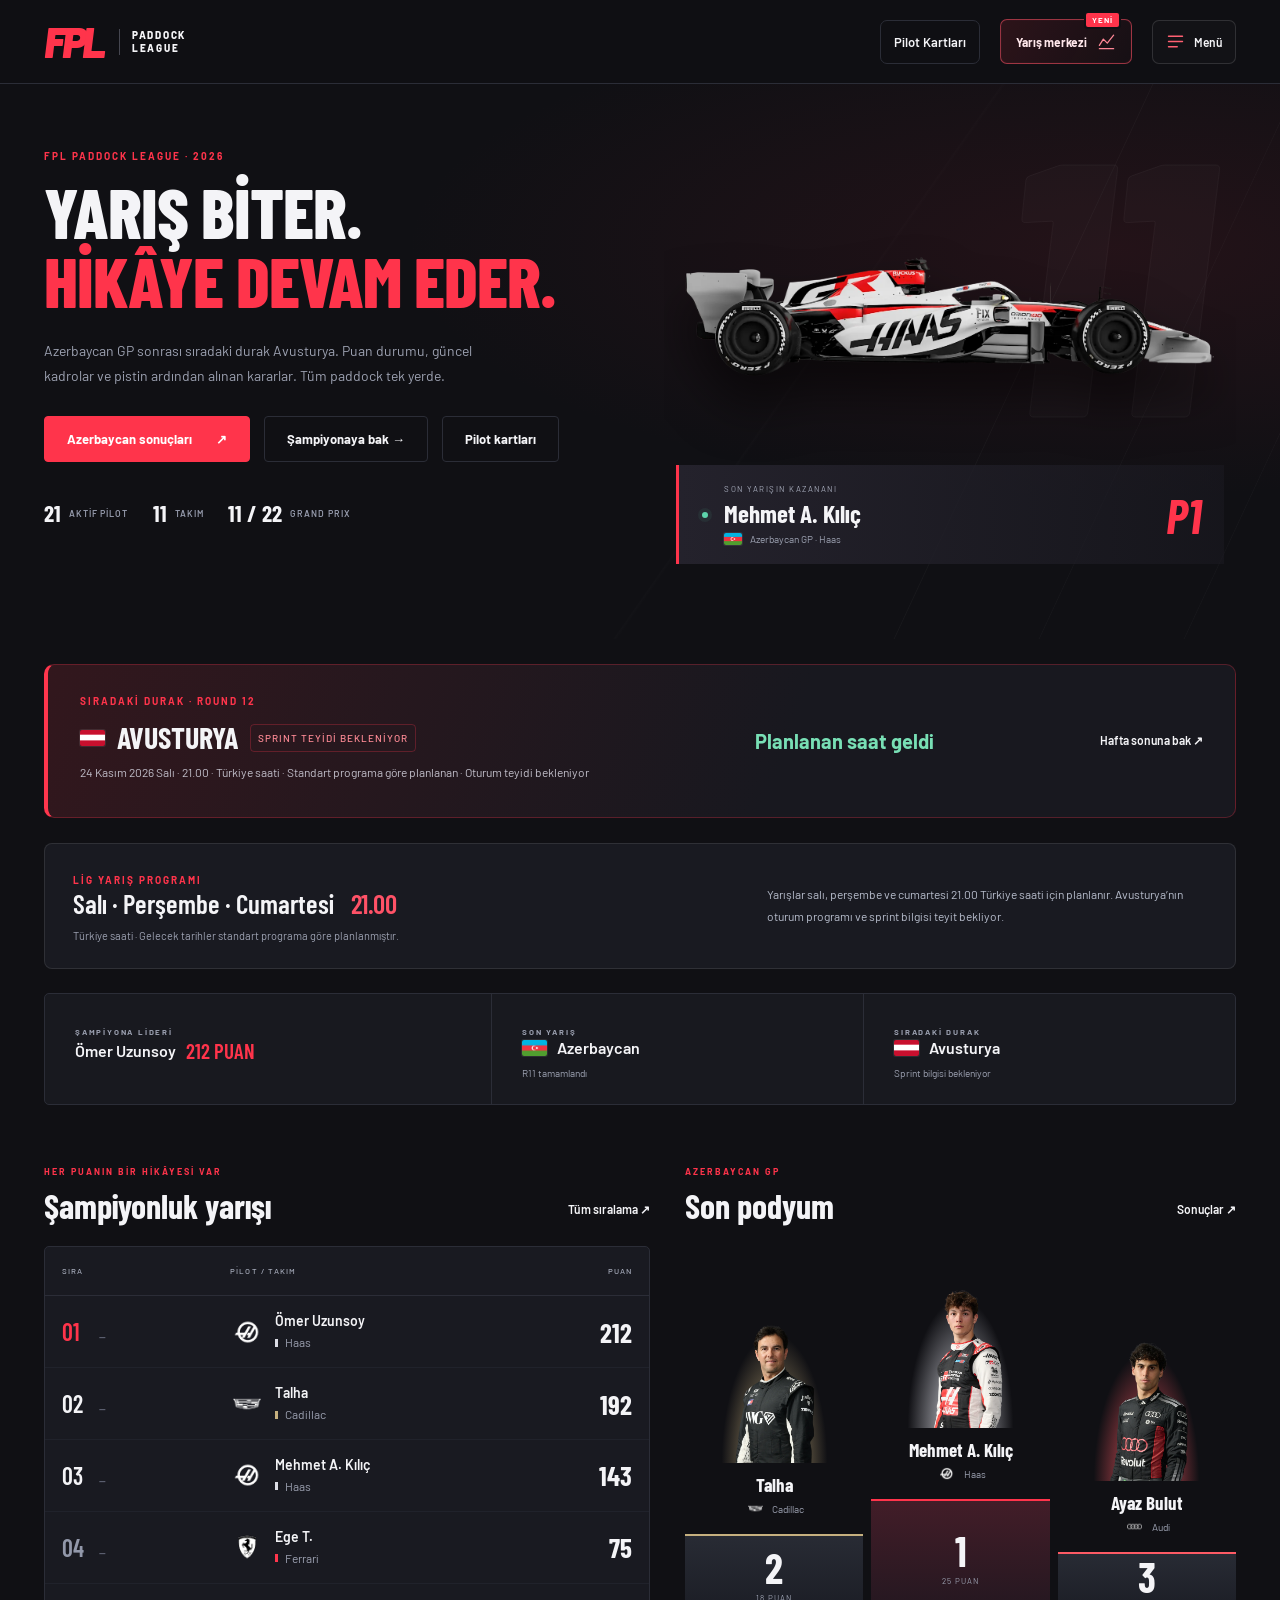
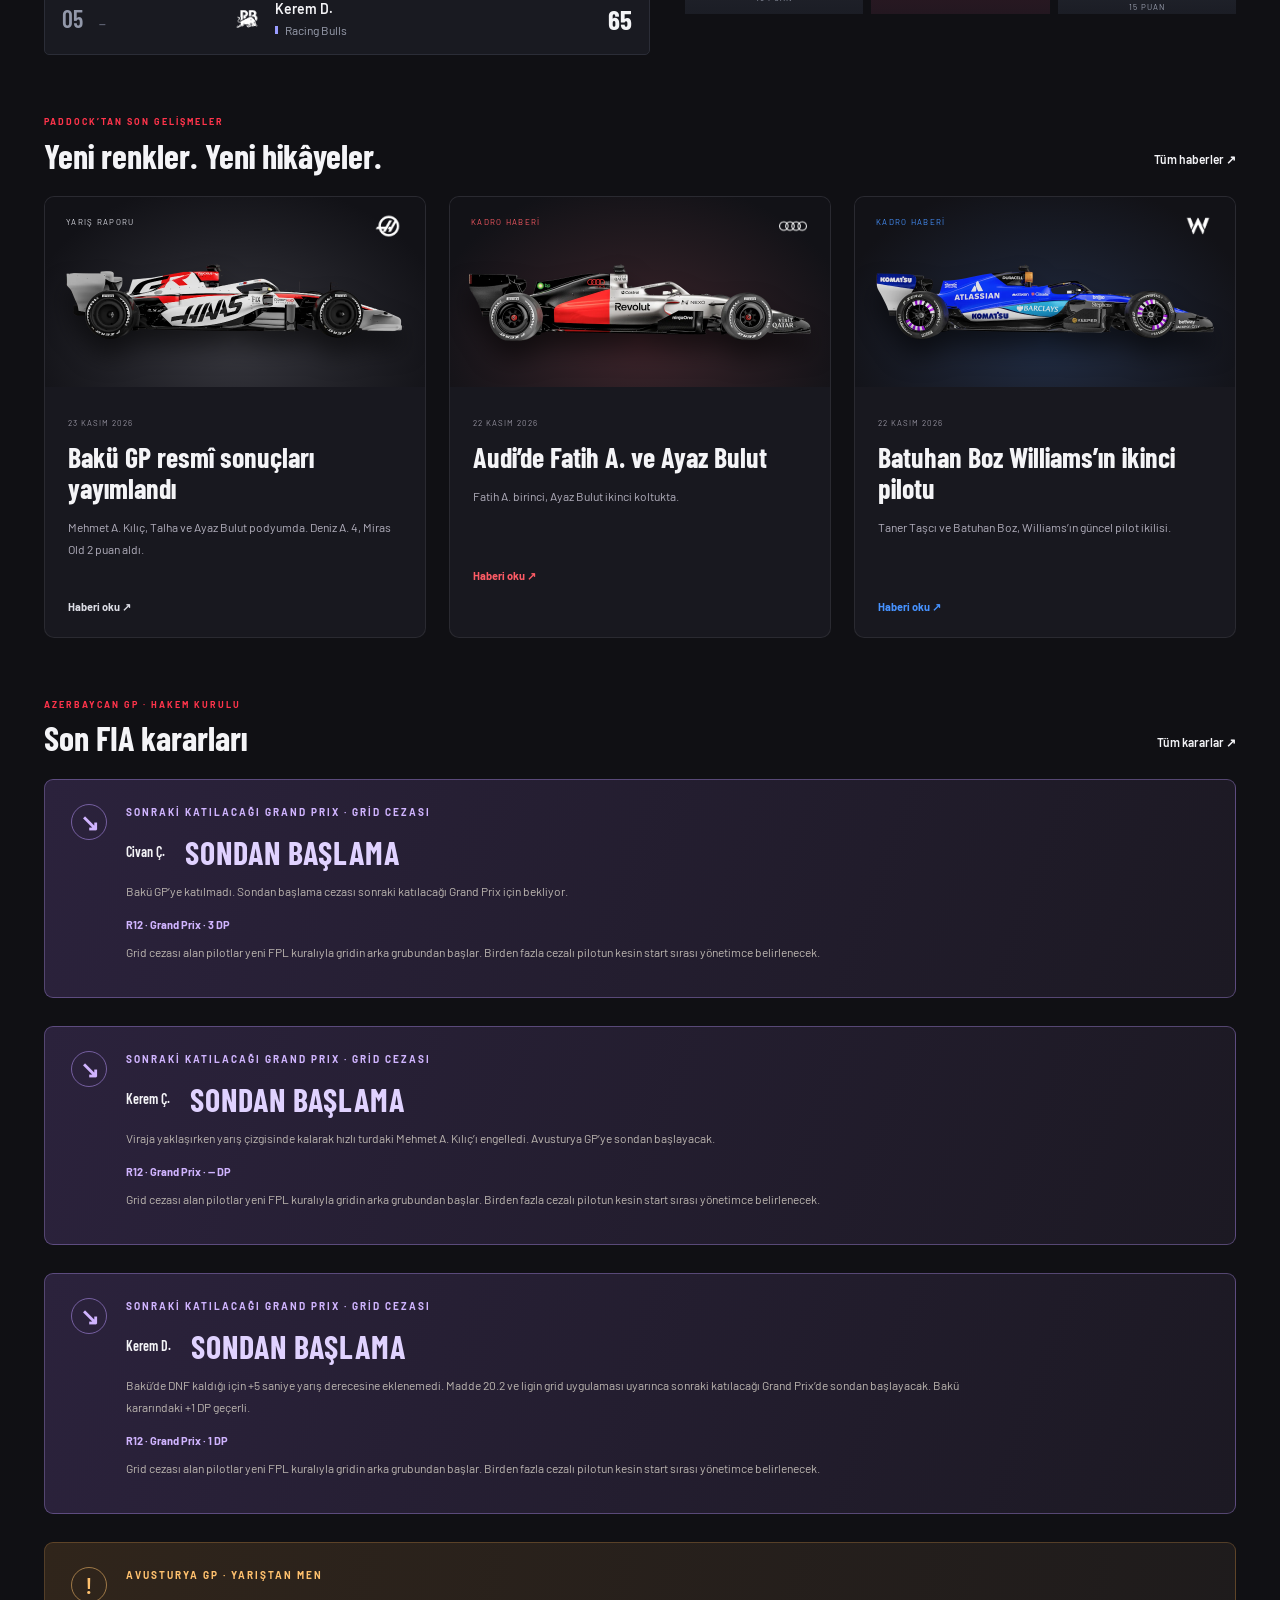
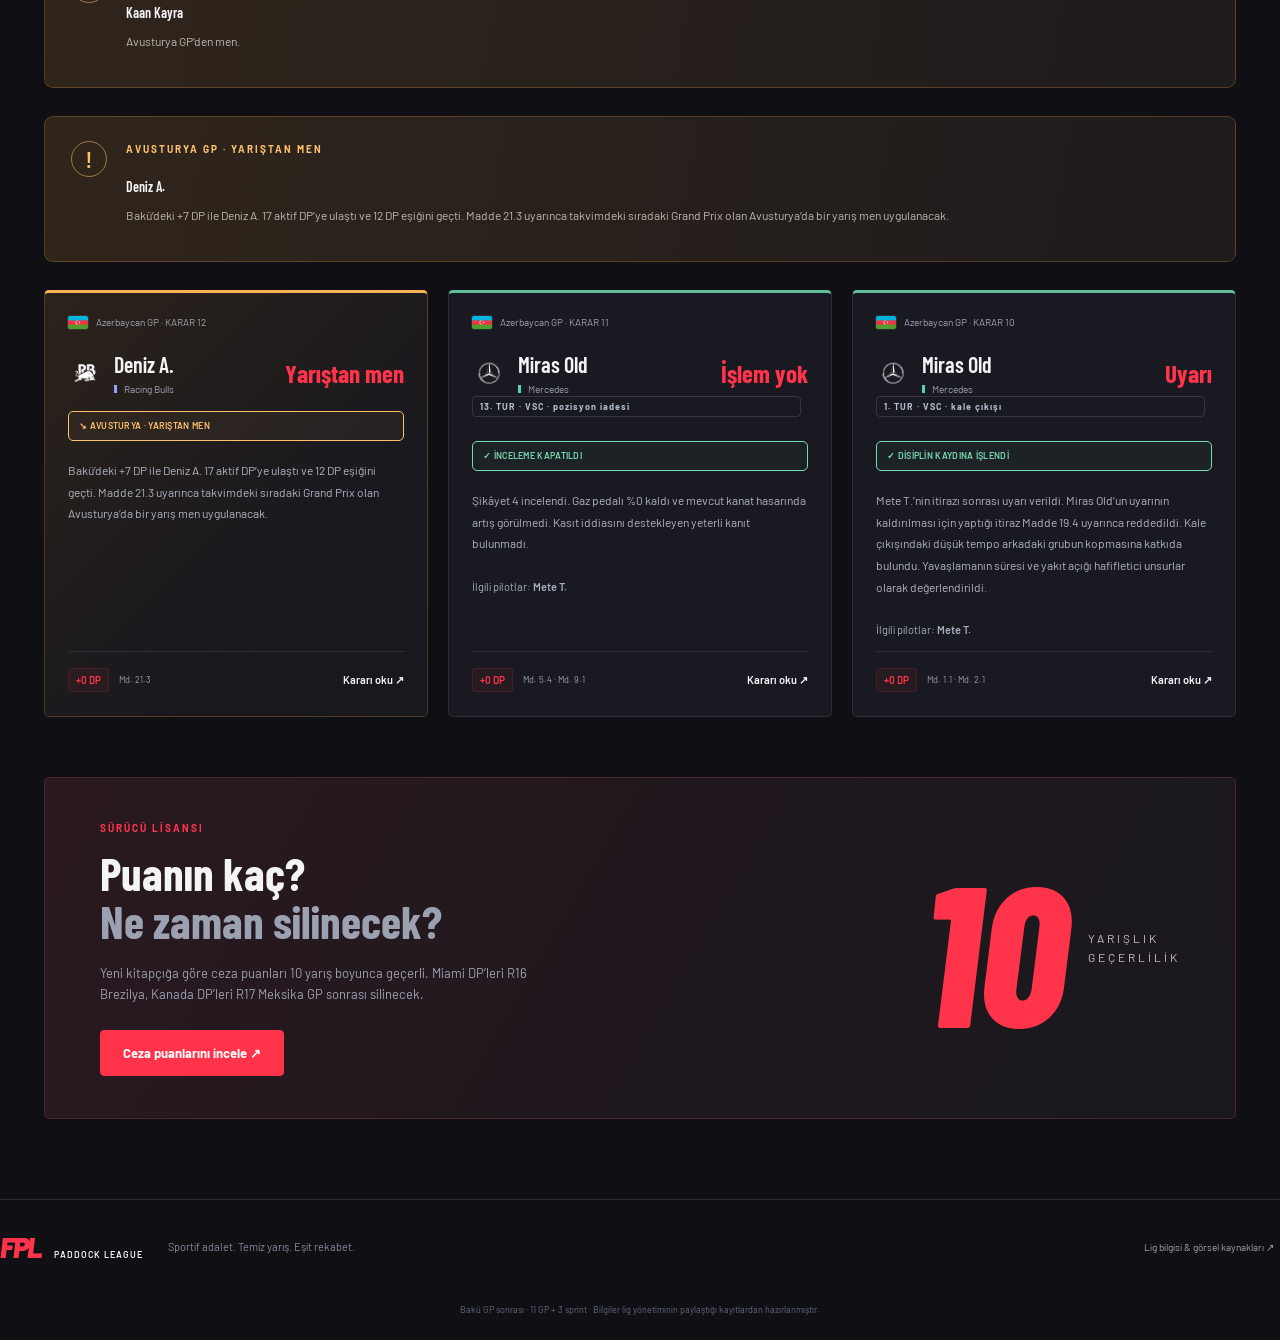
==== commit 73e052c7: "Bakü Grand Prix resmî klasmanını işle" ====
--- a/index.html
+++ b/index.html
@@ -1,2 +1,2 @@
 <!doctype html>
-<html lang="tr"><head><meta charset="utf-8"><meta name="viewport" content="width=device-width,initial-scale=1,viewport-fit=cover"><meta name="theme-color" content="#101014"><meta name="description" content="FPL Paddock League 2026: puan durumu, yarış sonuçları, FIA kararları ve sürücü ceza puanları."><title>FPL • Paddock League</title><link rel="icon" type="image/svg+xml" sizes="any" href="assets/fpl-icon.svg?v=1"><meta property="og:title" content="FPL • Paddock League"><meta property="og:description" content="2026 sezonunun puan durumu, yarış sonuçları, takımları ve FIA kararları."><meta property="og:site_name" content="FPL Paddock League"><meta property="og:type" content="website"><meta property="og:locale" content="tr_TR"><link rel="stylesheet" href="style.css?v=38"></head><body><a class="skip" href="#main">İçeriğe geç</a><header id="header"></header><main id="main" tabindex="-1"><div class="loading">FPL · Lig bilgileri yükleniyor…</div></main><div id="mobile-navigation"></div><footer id="footer"></footer><dialog id="detail"></dialog><script defer src="boot.js?v=38"></script><noscript><p class="load-error">Lig bilgilerini görmek için tarayıcında JavaScript açık olmalı.</p></noscript></body></html>
+<html lang="tr"><head><meta charset="utf-8"><meta name="viewport" content="width=device-width,initial-scale=1,viewport-fit=cover"><meta name="theme-color" content="#101014"><meta name="description" content="FPL Paddock League 2026: puan durumu, yarış sonuçları, FIA kararları ve sürücü ceza puanları."><title>FPL • Paddock League</title><link rel="icon" type="image/svg+xml" sizes="any" href="assets/fpl-icon.svg?v=1"><meta property="og:title" content="FPL • Paddock League"><meta property="og:description" content="2026 sezonunun puan durumu, yarış sonuçları, takımları ve FIA kararları."><meta property="og:site_name" content="FPL Paddock League"><meta property="og:type" content="website"><meta property="og:locale" content="tr_TR"><link rel="stylesheet" href="style.css?v=38"></head><body><a class="skip" href="#main">İçeriğe geç</a><header id="header"></header><main id="main" tabindex="-1"><div class="loading">FPL · Lig bilgileri yükleniyor…</div></main><div id="mobile-navigation"></div><footer id="footer"></footer><dialog id="detail"></dialog><script defer src="boot.js?v=39"></script><noscript><p class="load-error">Lig bilgilerini görmek için tarayıcında JavaScript açık olmalı.</p></noscript></body></html>
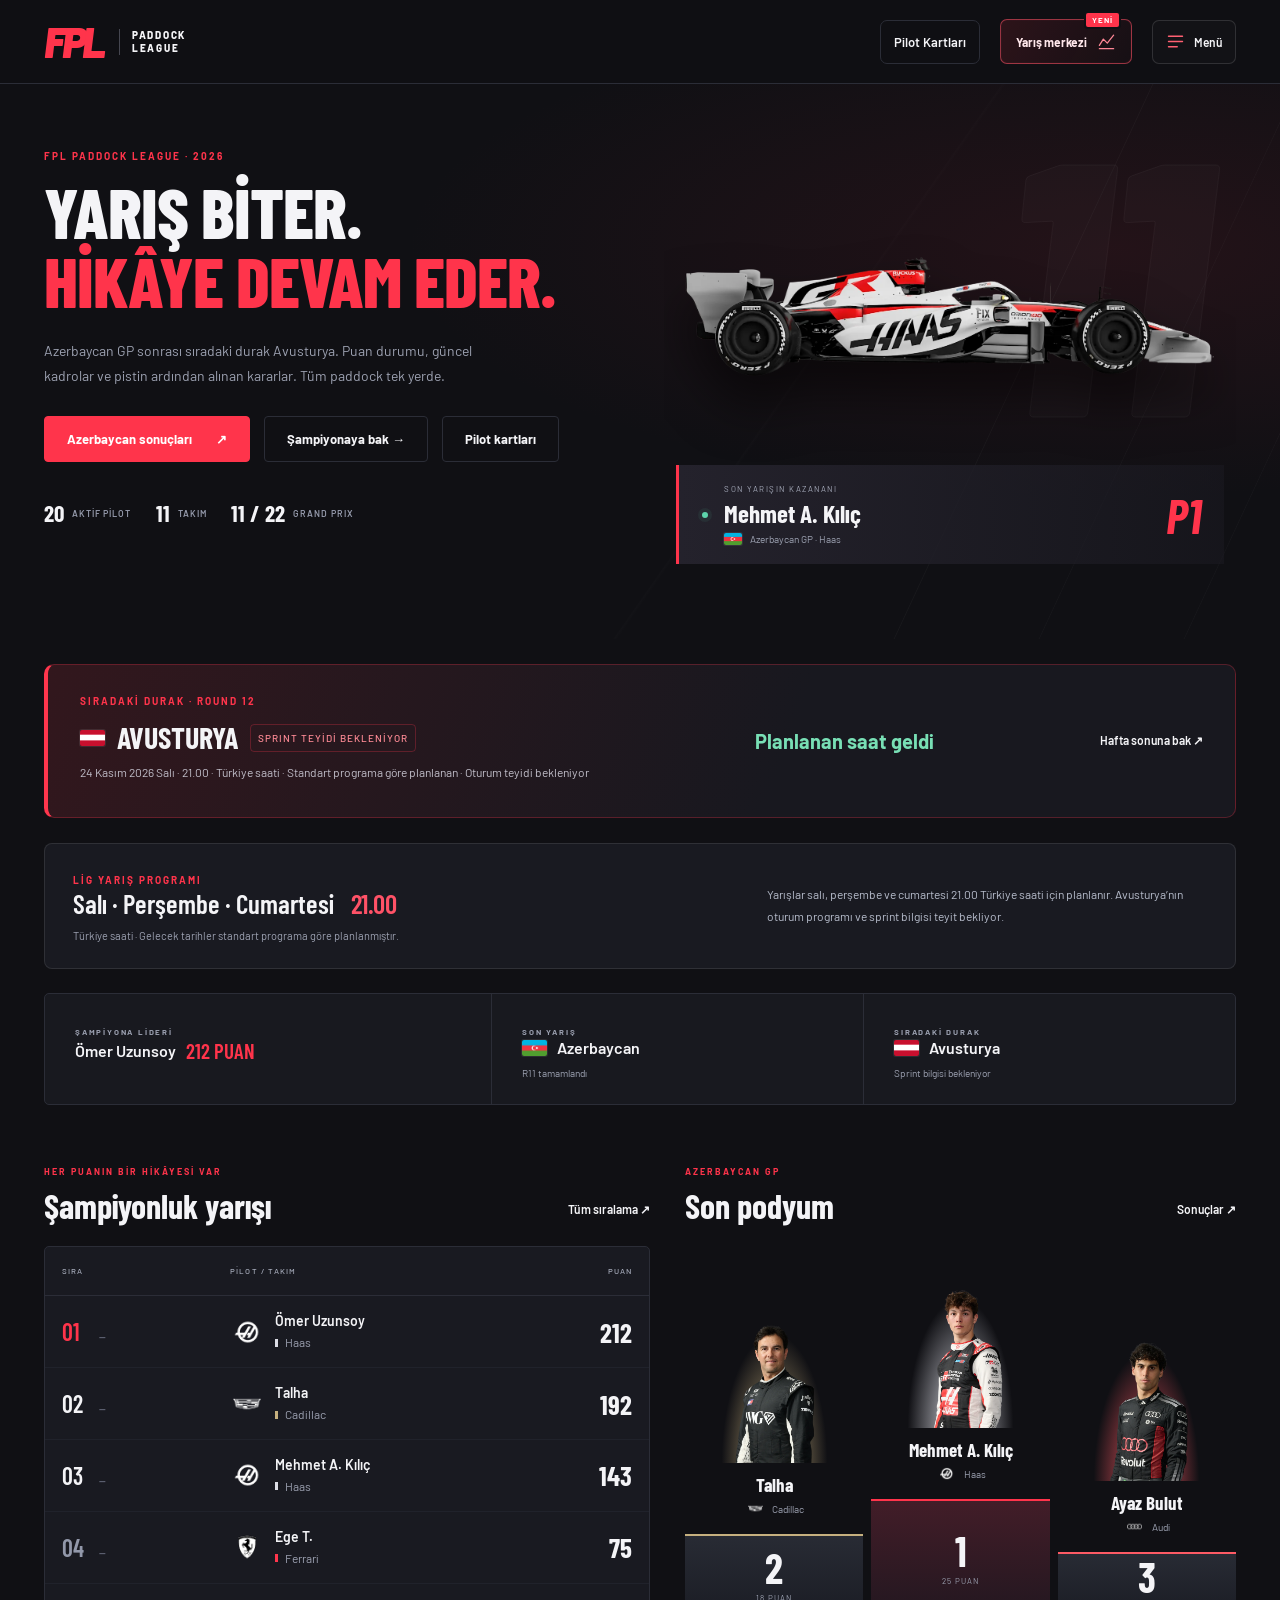
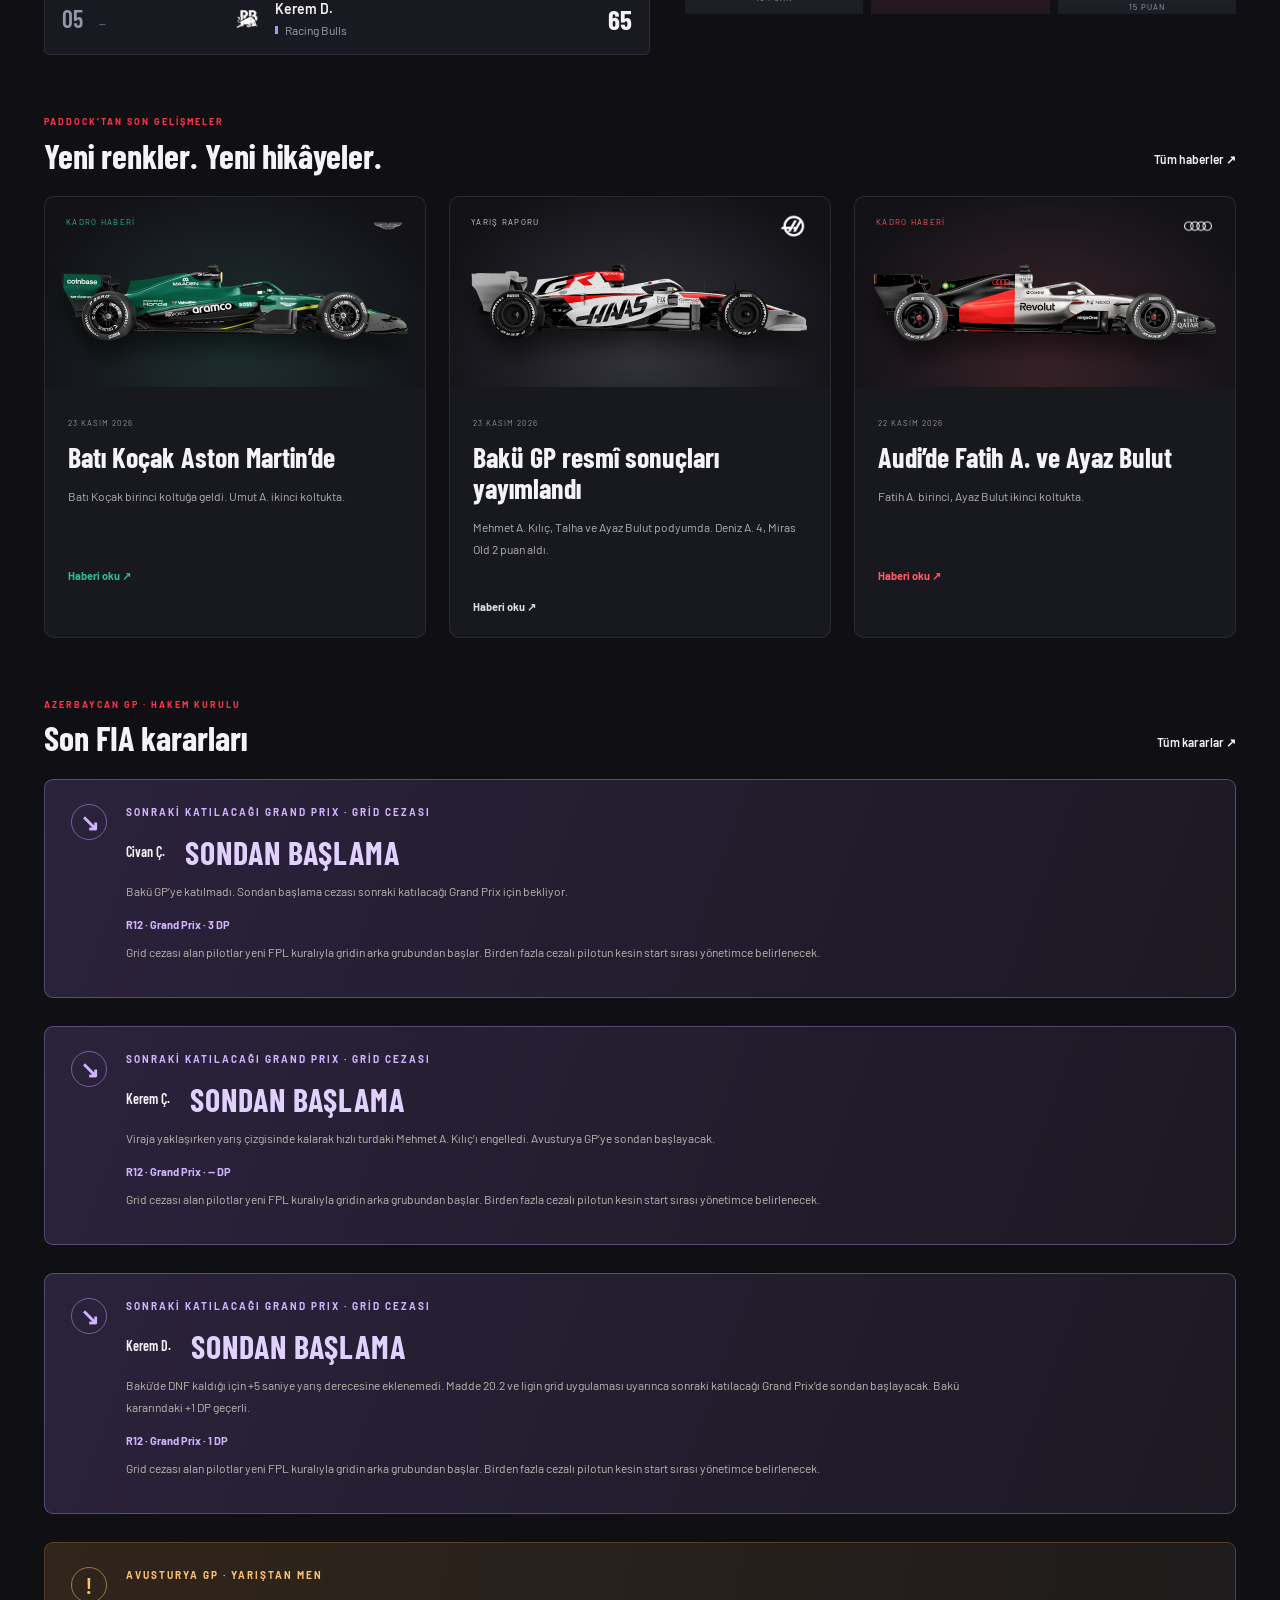
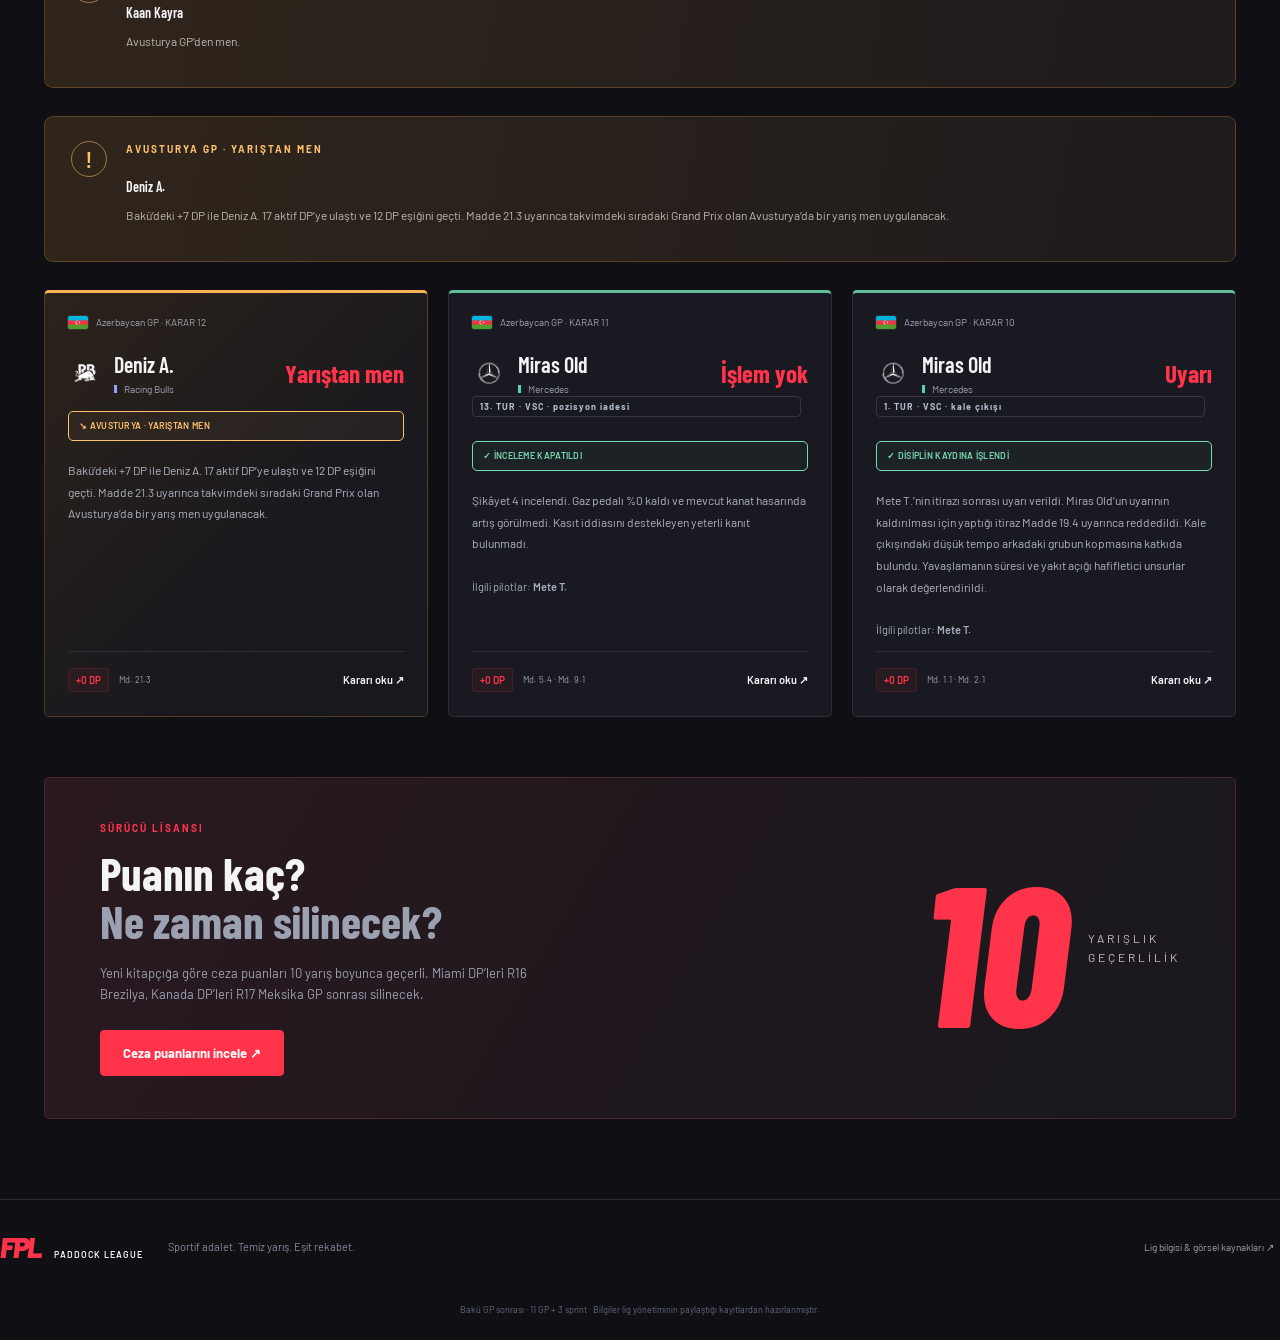
==== commit fe2e8d30: "23 Kasım Discord kadrolarını güncelle" ====
--- a/index.html
+++ b/index.html
@@ -1,2 +1,2 @@
 <!doctype html>
-<html lang="tr"><head><meta charset="utf-8"><meta name="viewport" content="width=device-width,initial-scale=1,viewport-fit=cover"><meta name="theme-color" content="#101014"><meta name="description" content="FPL Paddock League 2026: puan durumu, yarış sonuçları, FIA kararları ve sürücü ceza puanları."><title>FPL • Paddock League</title><link rel="icon" type="image/svg+xml" sizes="any" href="assets/fpl-icon.svg?v=1"><meta property="og:title" content="FPL • Paddock League"><meta property="og:description" content="2026 sezonunun puan durumu, yarış sonuçları, takımları ve FIA kararları."><meta property="og:site_name" content="FPL Paddock League"><meta property="og:type" content="website"><meta property="og:locale" content="tr_TR"><link rel="stylesheet" href="style.css?v=38"></head><body><a class="skip" href="#main">İçeriğe geç</a><header id="header"></header><main id="main" tabindex="-1"><div class="loading">FPL · Lig bilgileri yükleniyor…</div></main><div id="mobile-navigation"></div><footer id="footer"></footer><dialog id="detail"></dialog><script defer src="boot.js?v=39"></script><noscript><p class="load-error">Lig bilgilerini görmek için tarayıcında JavaScript açık olmalı.</p></noscript></body></html>
+<html lang="tr"><head><meta charset="utf-8"><meta name="viewport" content="width=device-width,initial-scale=1,viewport-fit=cover"><meta name="theme-color" content="#101014"><meta name="description" content="FPL Paddock League 2026: puan durumu, yarış sonuçları, FIA kararları ve sürücü ceza puanları."><title>FPL • Paddock League</title><link rel="icon" type="image/svg+xml" sizes="any" href="assets/fpl-icon.svg?v=1"><meta property="og:title" content="FPL • Paddock League"><meta property="og:description" content="2026 sezonunun puan durumu, yarış sonuçları, takımları ve FIA kararları."><meta property="og:site_name" content="FPL Paddock League"><meta property="og:type" content="website"><meta property="og:locale" content="tr_TR"><link rel="stylesheet" href="style.css?v=38"></head><body><a class="skip" href="#main">İçeriğe geç</a><header id="header"></header><main id="main" tabindex="-1"><div class="loading">FPL · Lig bilgileri yükleniyor…</div></main><div id="mobile-navigation"></div><footer id="footer"></footer><dialog id="detail"></dialog><script defer src="boot.js?v=40"></script><noscript><p class="load-error">Lig bilgilerini görmek için tarayıcında JavaScript açık olmalı.</p></noscript></body></html>
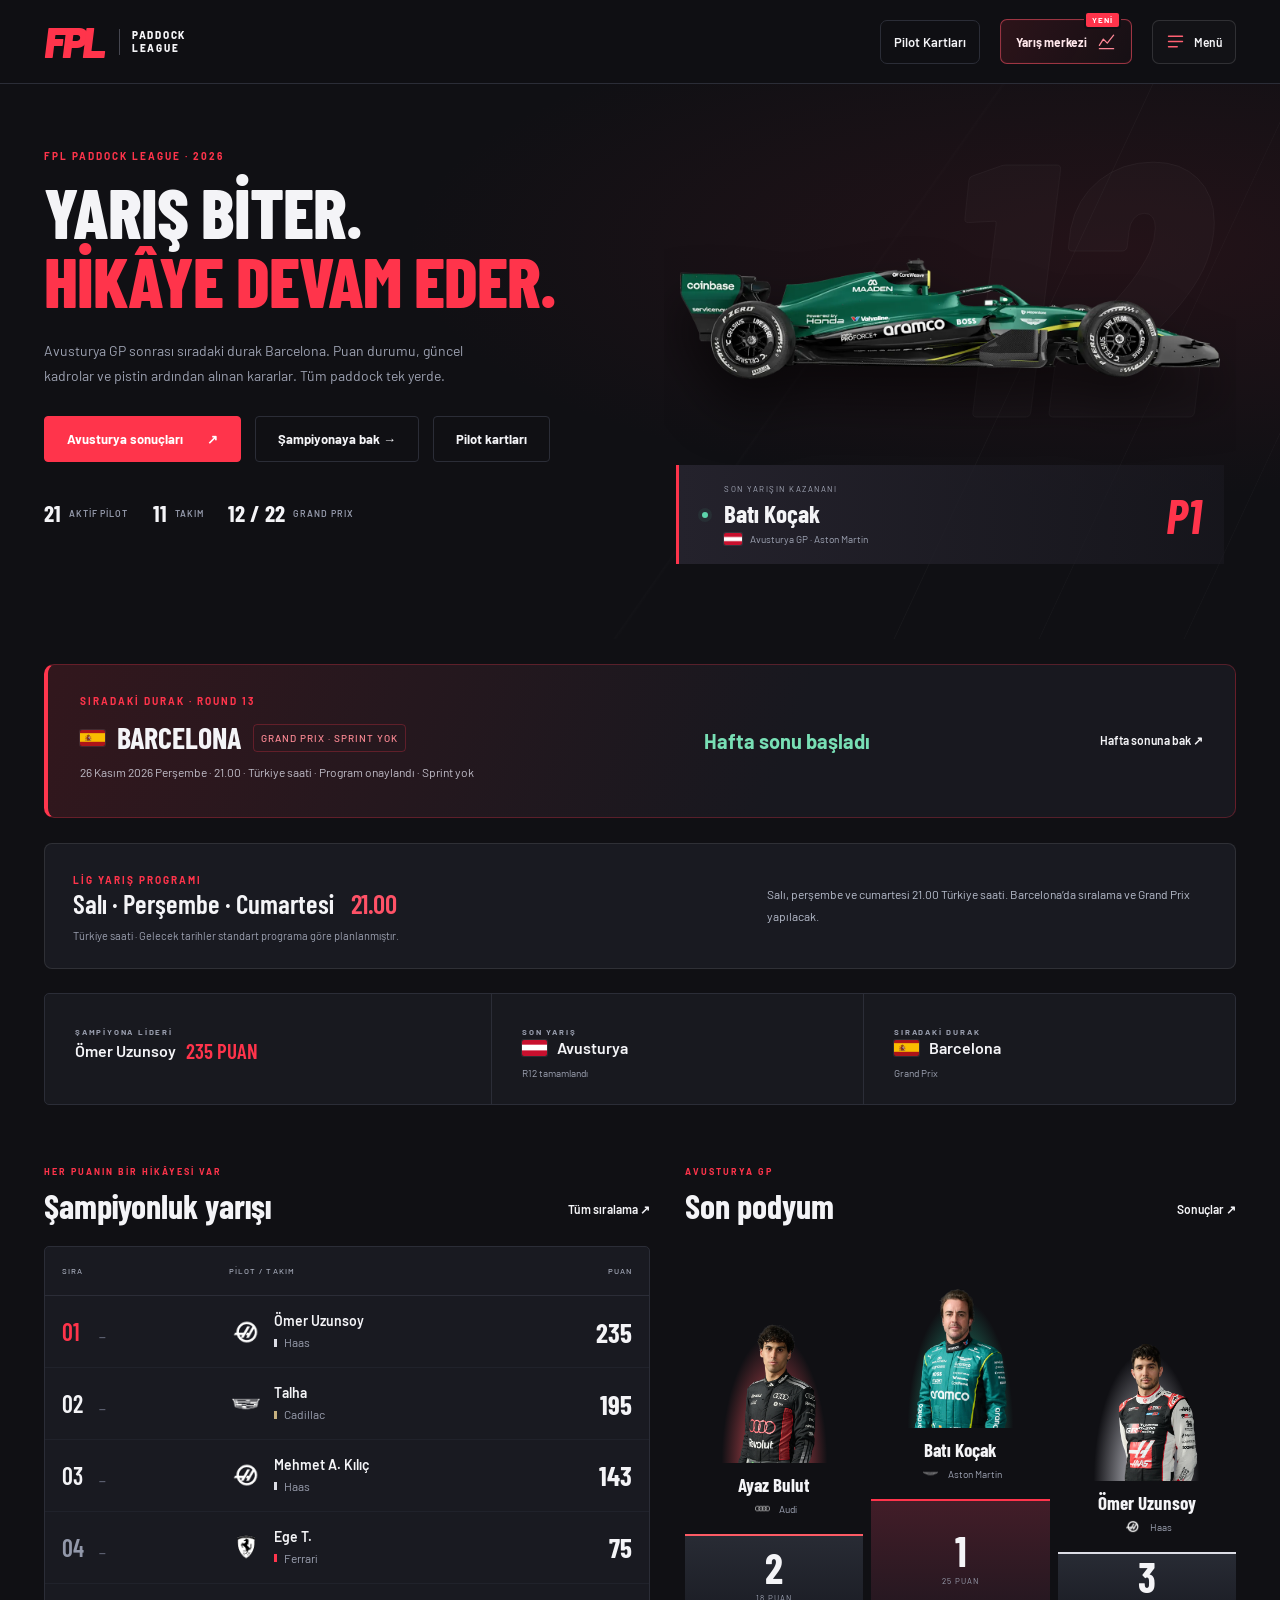
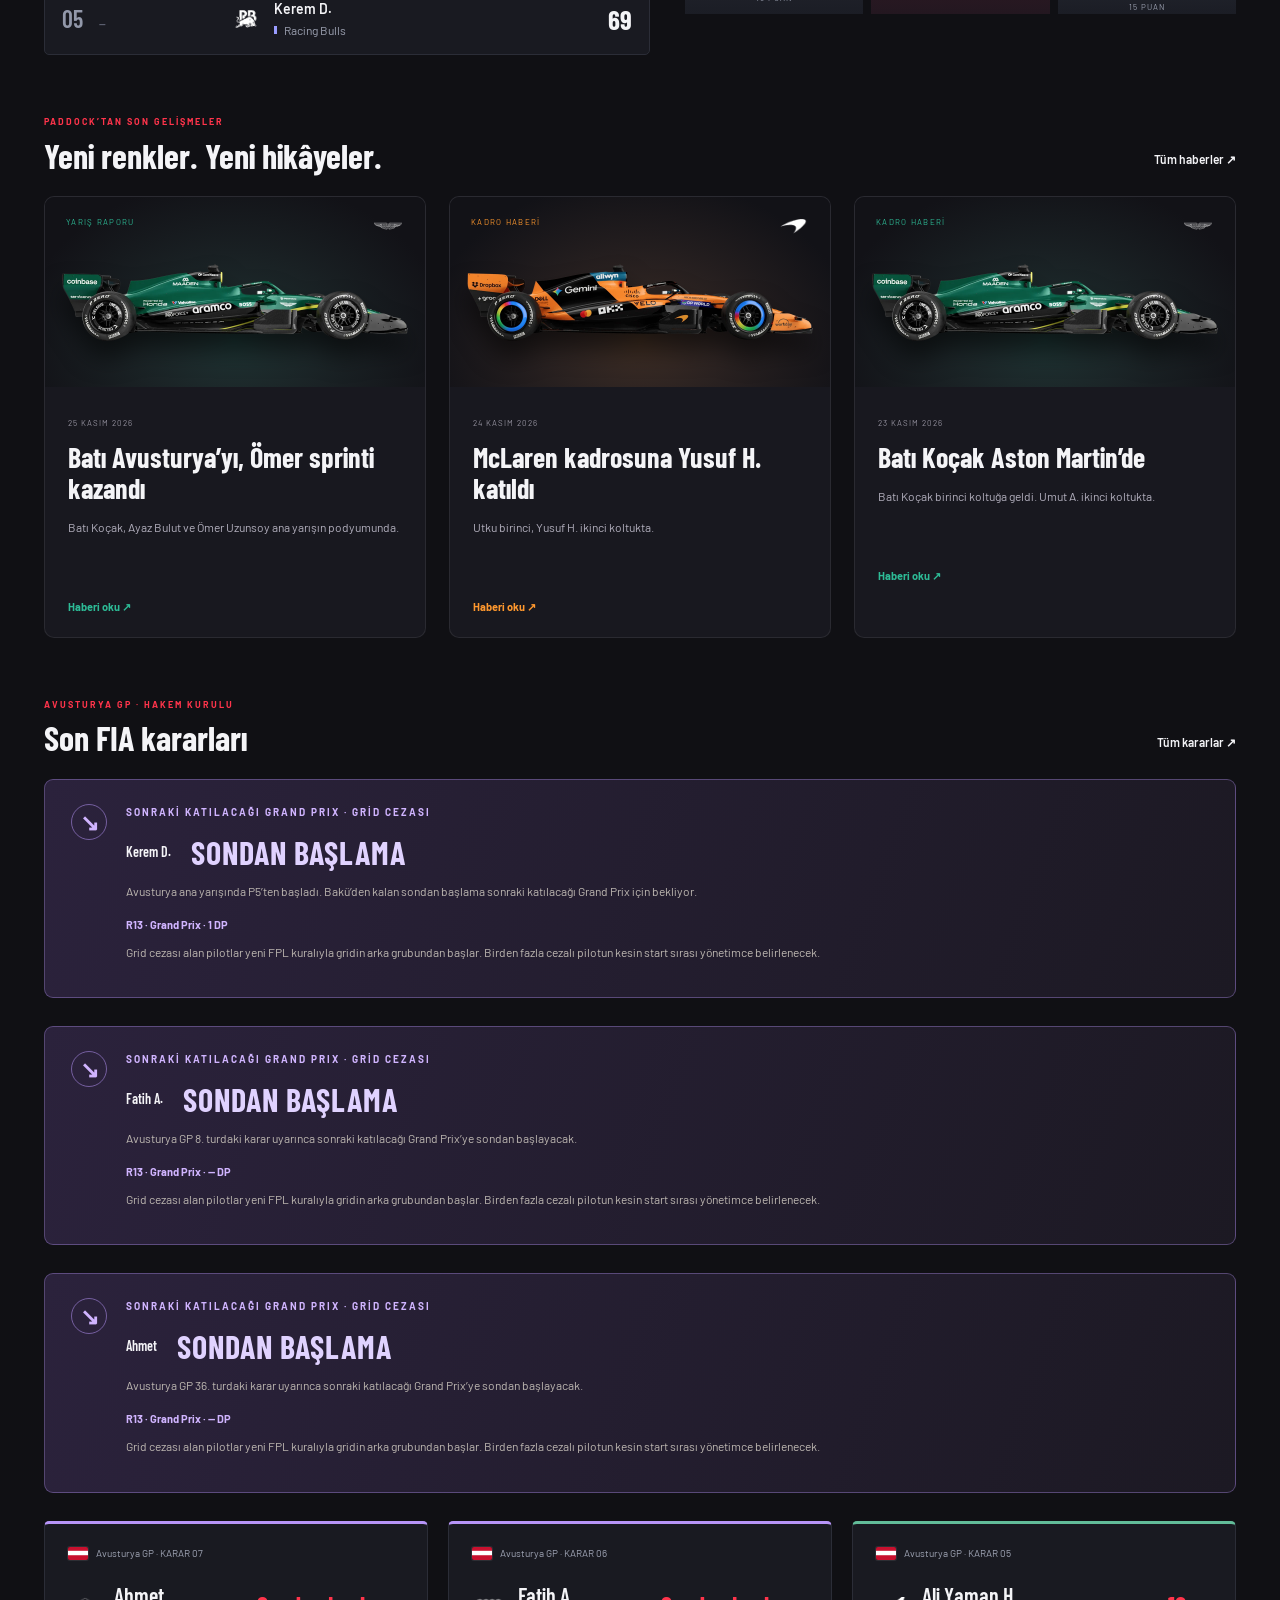
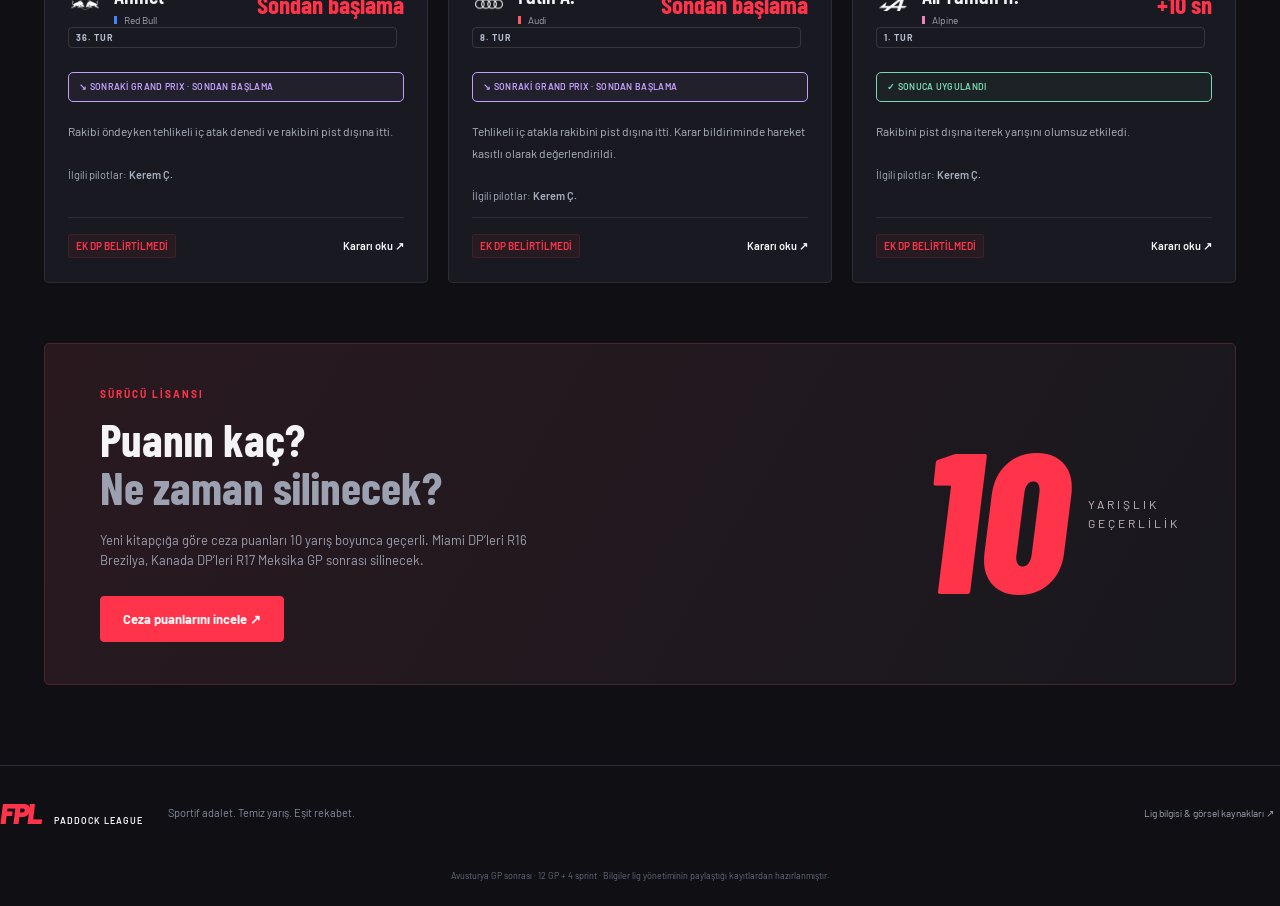
==== commit 49188a72: "Publish official Austria sprint and Grand Prix results and telemetry" ====
--- a/index.html
+++ b/index.html
@@ -1,2 +1,2 @@
 <!doctype html>
-<html lang="tr"><head><meta charset="utf-8"><meta name="viewport" content="width=device-width,initial-scale=1,viewport-fit=cover"><meta name="theme-color" content="#101014"><meta name="description" content="FPL Paddock League 2026: puan durumu, yarış sonuçları, FIA kararları ve sürücü ceza puanları."><title>FPL • Paddock League</title><link rel="icon" type="image/svg+xml" sizes="any" href="assets/fpl-icon.svg?v=1"><meta property="og:title" content="FPL • Paddock League"><meta property="og:description" content="2026 sezonunun puan durumu, yarış sonuçları, takımları ve FIA kararları."><meta property="og:site_name" content="FPL Paddock League"><meta property="og:type" content="website"><meta property="og:locale" content="tr_TR"><link rel="stylesheet" href="style.css?v=38"></head><body><a class="skip" href="#main">İçeriğe geç</a><header id="header"></header><main id="main" tabindex="-1"><div class="loading">FPL · Lig bilgileri yükleniyor…</div></main><div id="mobile-navigation"></div><footer id="footer"></footer><dialog id="detail"></dialog><script defer src="boot.js?v=40"></script><noscript><p class="load-error">Lig bilgilerini görmek için tarayıcında JavaScript açık olmalı.</p></noscript></body></html>
+<html lang="tr"><head><meta charset="utf-8"><meta name="viewport" content="width=device-width,initial-scale=1,viewport-fit=cover"><meta name="theme-color" content="#101014"><meta name="description" content="FPL Paddock League 2026: puan durumu, yarış sonuçları, FIA kararları ve sürücü ceza puanları."><title>FPL • Paddock League</title><link rel="icon" type="image/svg+xml" sizes="any" href="assets/fpl-icon.svg?v=1"><meta property="og:title" content="FPL • Paddock League"><meta property="og:description" content="2026 sezonunun puan durumu, yarış sonuçları, takımları ve FIA kararları."><meta property="og:site_name" content="FPL Paddock League"><meta property="og:type" content="website"><meta property="og:locale" content="tr_TR"><link rel="stylesheet" href="style.css?v=38"></head><body><a class="skip" href="#main">İçeriğe geç</a><header id="header"></header><main id="main" tabindex="-1"><div class="loading">FPL · Lig bilgileri yükleniyor…</div></main><div id="mobile-navigation"></div><footer id="footer"></footer><dialog id="detail"></dialog><script defer src="boot.js?v=41"></script><noscript><p class="load-error">Lig bilgilerini görmek için tarayıcında JavaScript açık olmalı.</p></noscript></body></html>
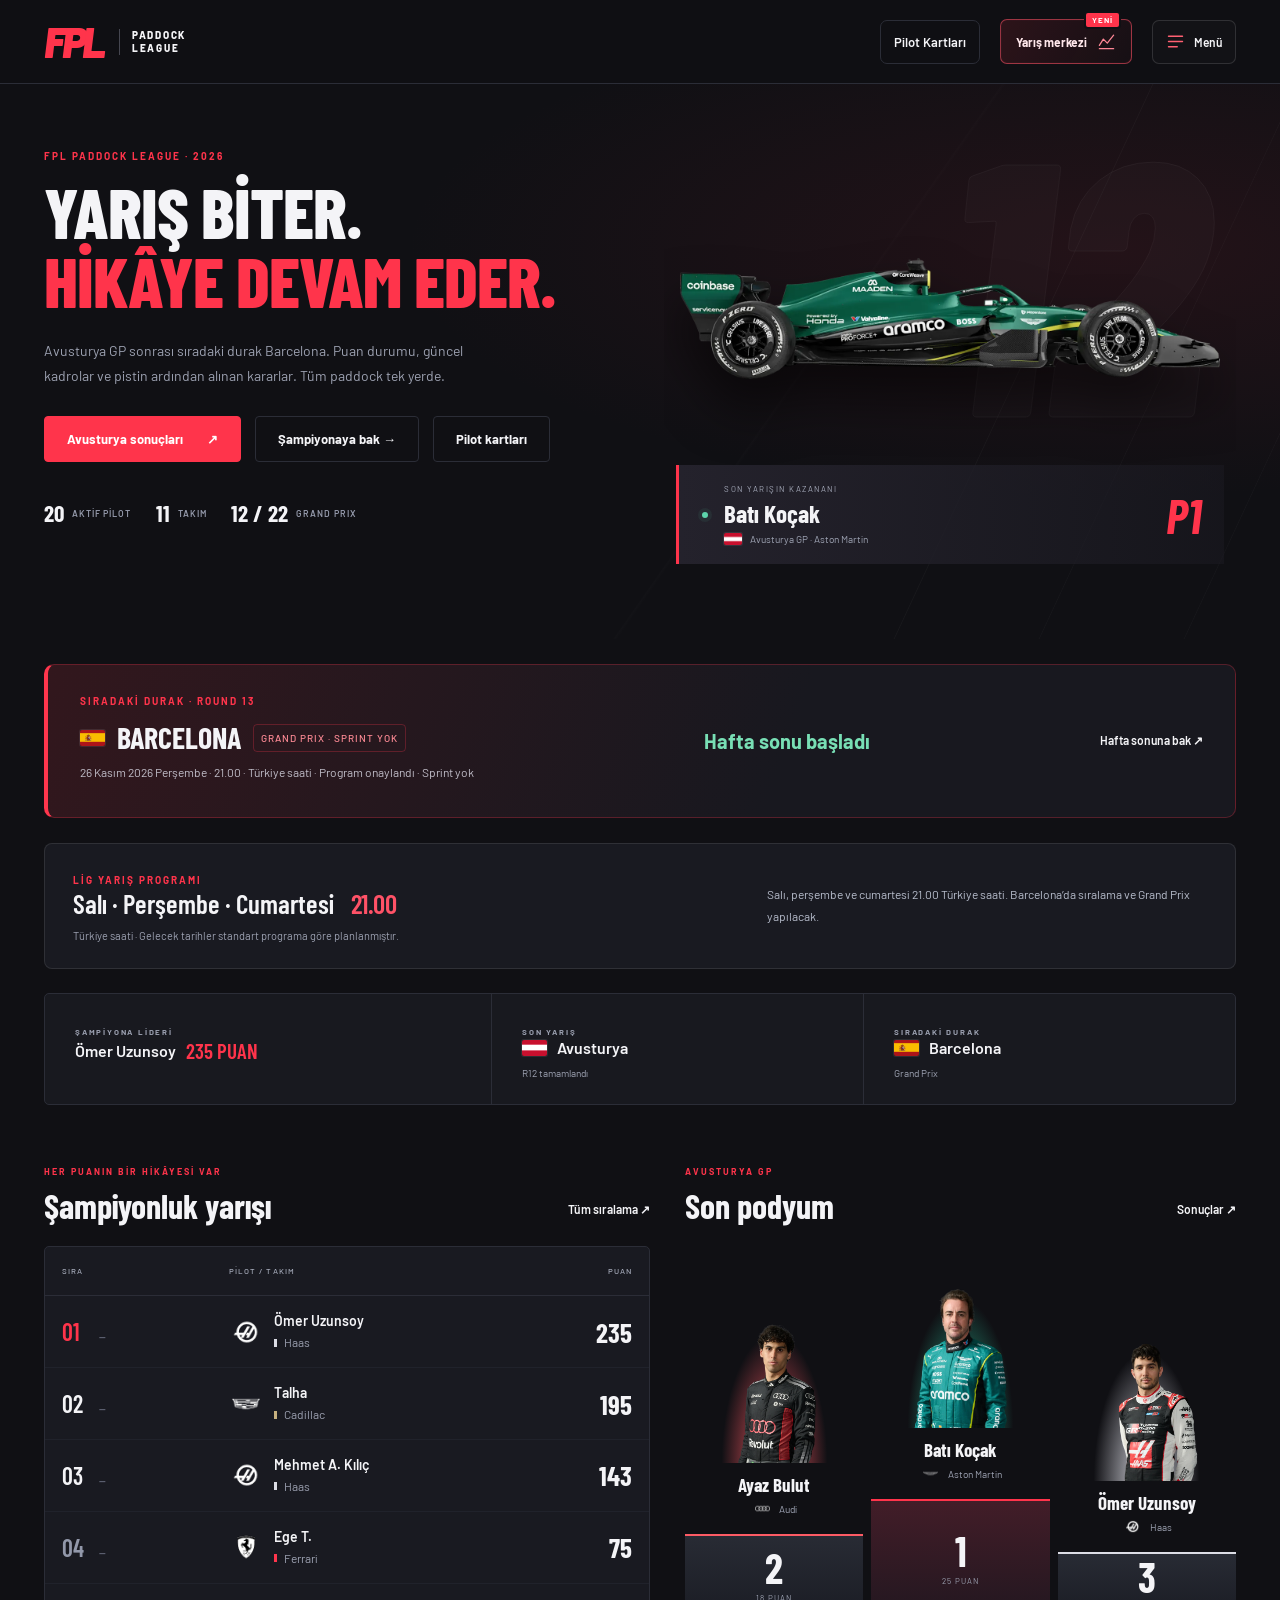
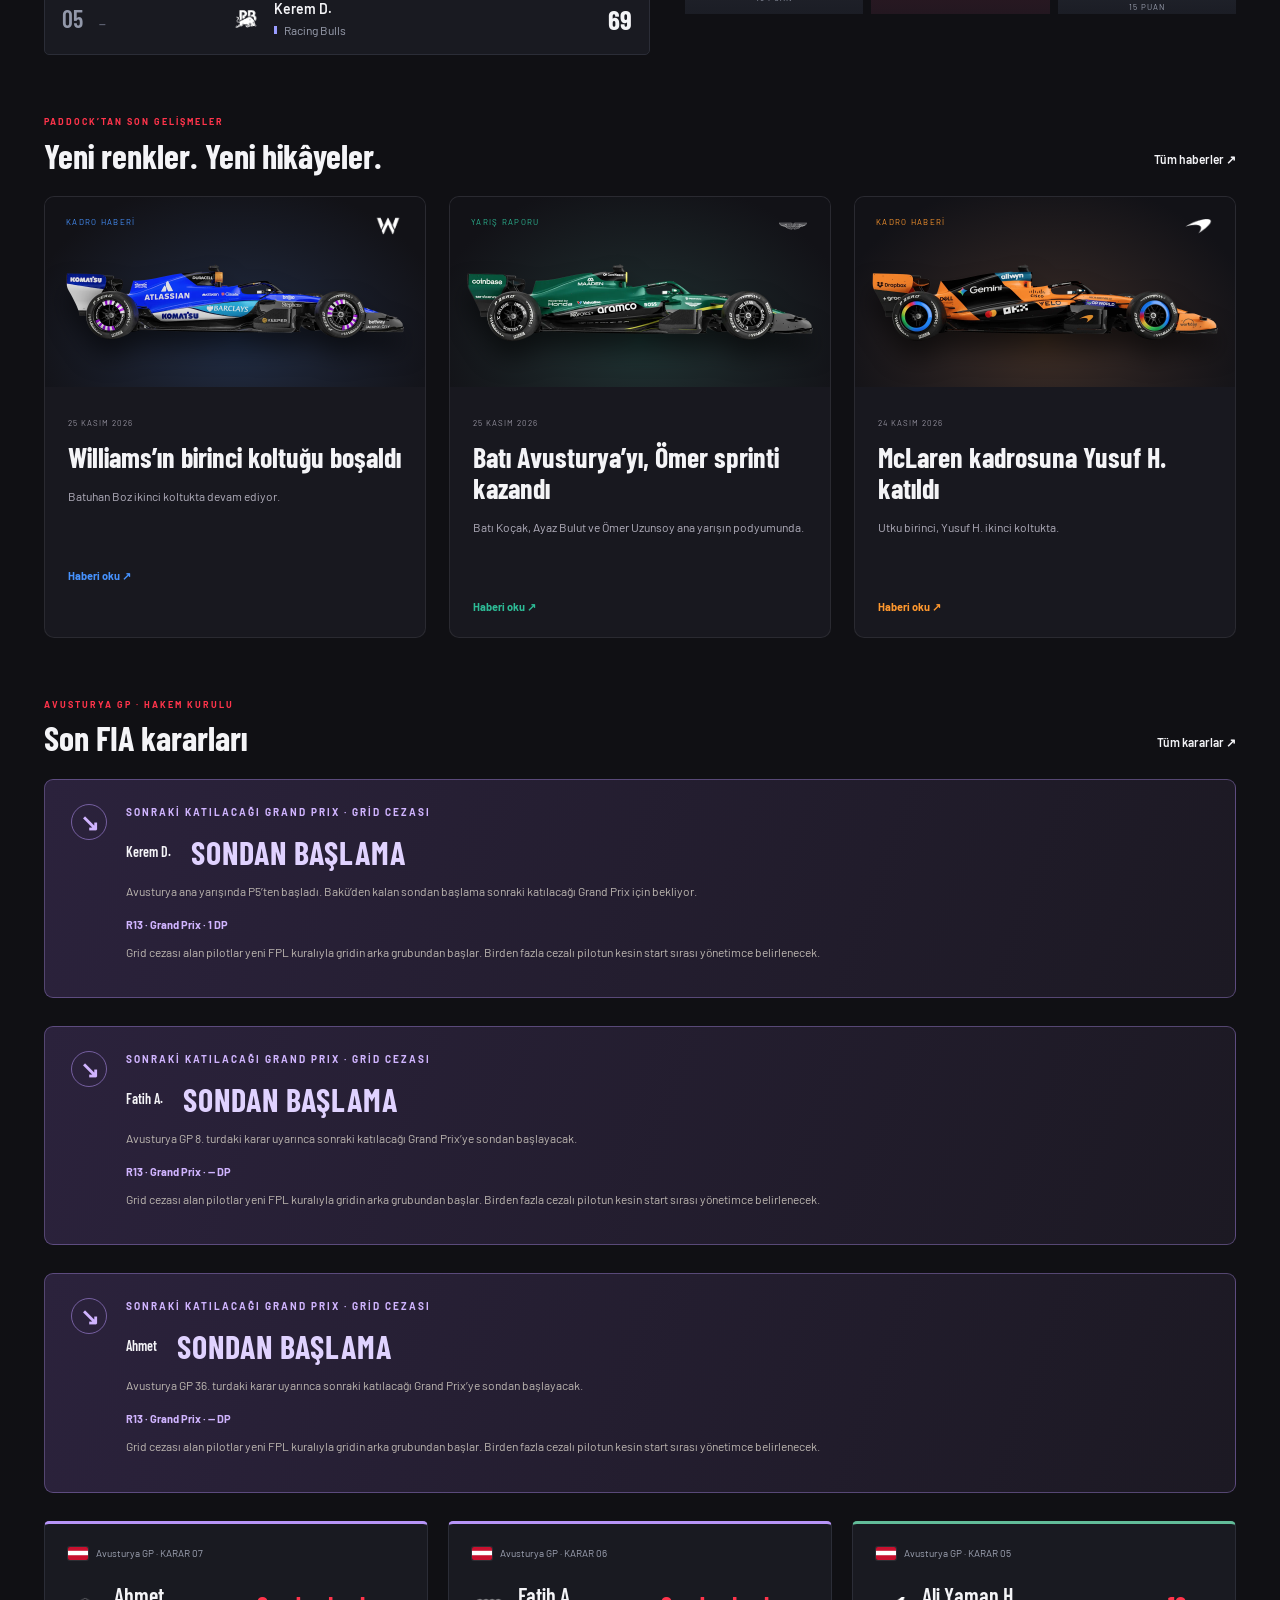
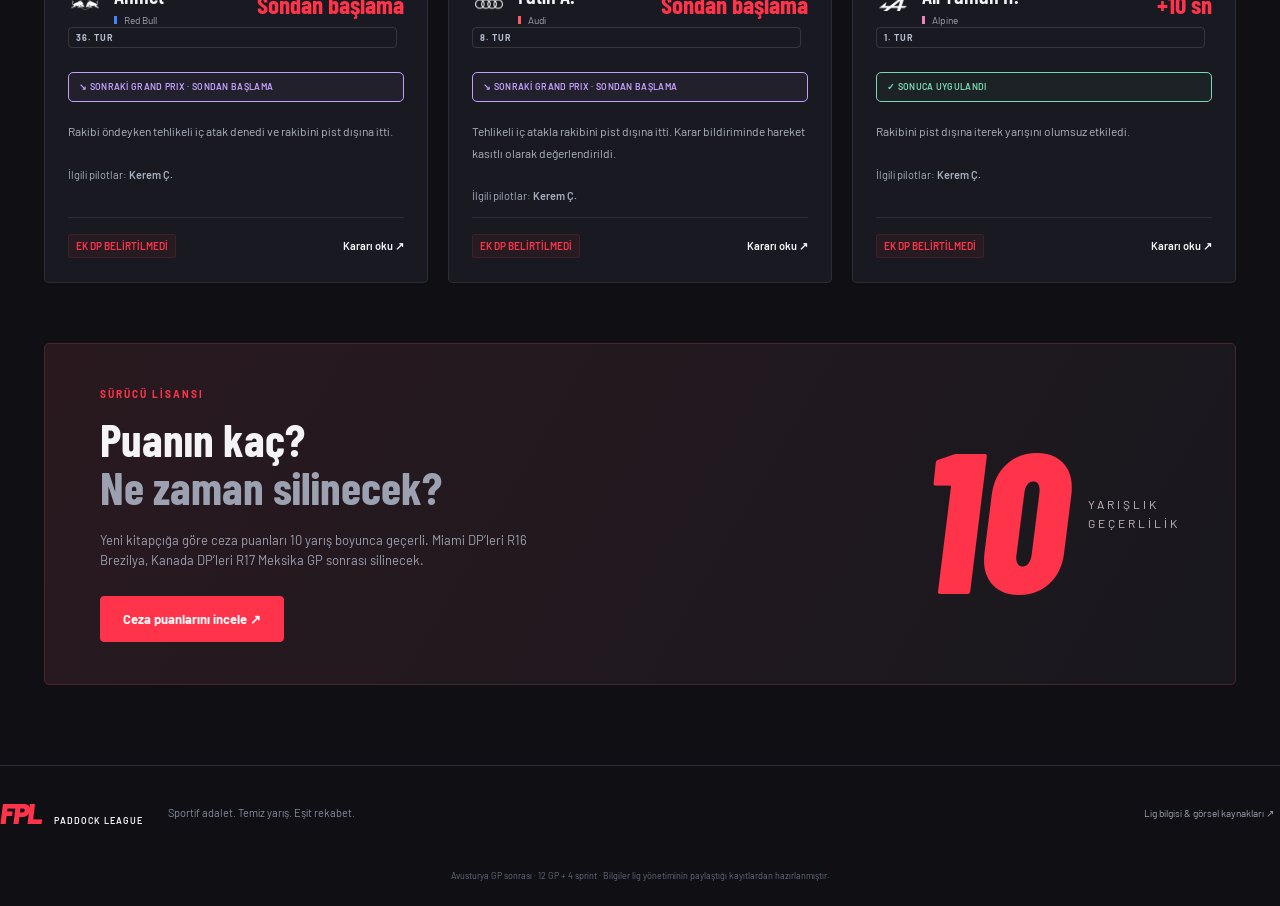
==== commit 79b882e9: "Review Williams roster and incorporate recorded Austria racecraft" ====
--- a/index.html
+++ b/index.html
@@ -1,2 +1,2 @@
 <!doctype html>
-<html lang="tr"><head><meta charset="utf-8"><meta name="viewport" content="width=device-width,initial-scale=1,viewport-fit=cover"><meta name="theme-color" content="#101014"><meta name="description" content="FPL Paddock League 2026: puan durumu, yarış sonuçları, FIA kararları ve sürücü ceza puanları."><title>FPL • Paddock League</title><link rel="icon" type="image/svg+xml" sizes="any" href="assets/fpl-icon.svg?v=1"><meta property="og:title" content="FPL • Paddock League"><meta property="og:description" content="2026 sezonunun puan durumu, yarış sonuçları, takımları ve FIA kararları."><meta property="og:site_name" content="FPL Paddock League"><meta property="og:type" content="website"><meta property="og:locale" content="tr_TR"><link rel="stylesheet" href="style.css?v=38"></head><body><a class="skip" href="#main">İçeriğe geç</a><header id="header"></header><main id="main" tabindex="-1"><div class="loading">FPL · Lig bilgileri yükleniyor…</div></main><div id="mobile-navigation"></div><footer id="footer"></footer><dialog id="detail"></dialog><script defer src="boot.js?v=41"></script><noscript><p class="load-error">Lig bilgilerini görmek için tarayıcında JavaScript açık olmalı.</p></noscript></body></html>
+<html lang="tr"><head><meta charset="utf-8"><meta name="viewport" content="width=device-width,initial-scale=1,viewport-fit=cover"><meta name="theme-color" content="#101014"><meta name="description" content="FPL Paddock League 2026: puan durumu, yarış sonuçları, FIA kararları ve sürücü ceza puanları."><title>FPL • Paddock League</title><link rel="icon" type="image/svg+xml" sizes="any" href="assets/fpl-icon.svg?v=1"><meta property="og:title" content="FPL • Paddock League"><meta property="og:description" content="2026 sezonunun puan durumu, yarış sonuçları, takımları ve FIA kararları."><meta property="og:site_name" content="FPL Paddock League"><meta property="og:type" content="website"><meta property="og:locale" content="tr_TR"><link rel="stylesheet" href="style.css?v=38"></head><body><a class="skip" href="#main">İçeriğe geç</a><header id="header"></header><main id="main" tabindex="-1"><div class="loading">FPL · Lig bilgileri yükleniyor…</div></main><div id="mobile-navigation"></div><footer id="footer"></footer><dialog id="detail"></dialog><script defer src="boot.js?v=42"></script><noscript><p class="load-error">Lig bilgilerini görmek için tarayıcında JavaScript açık olmalı.</p></noscript></body></html>
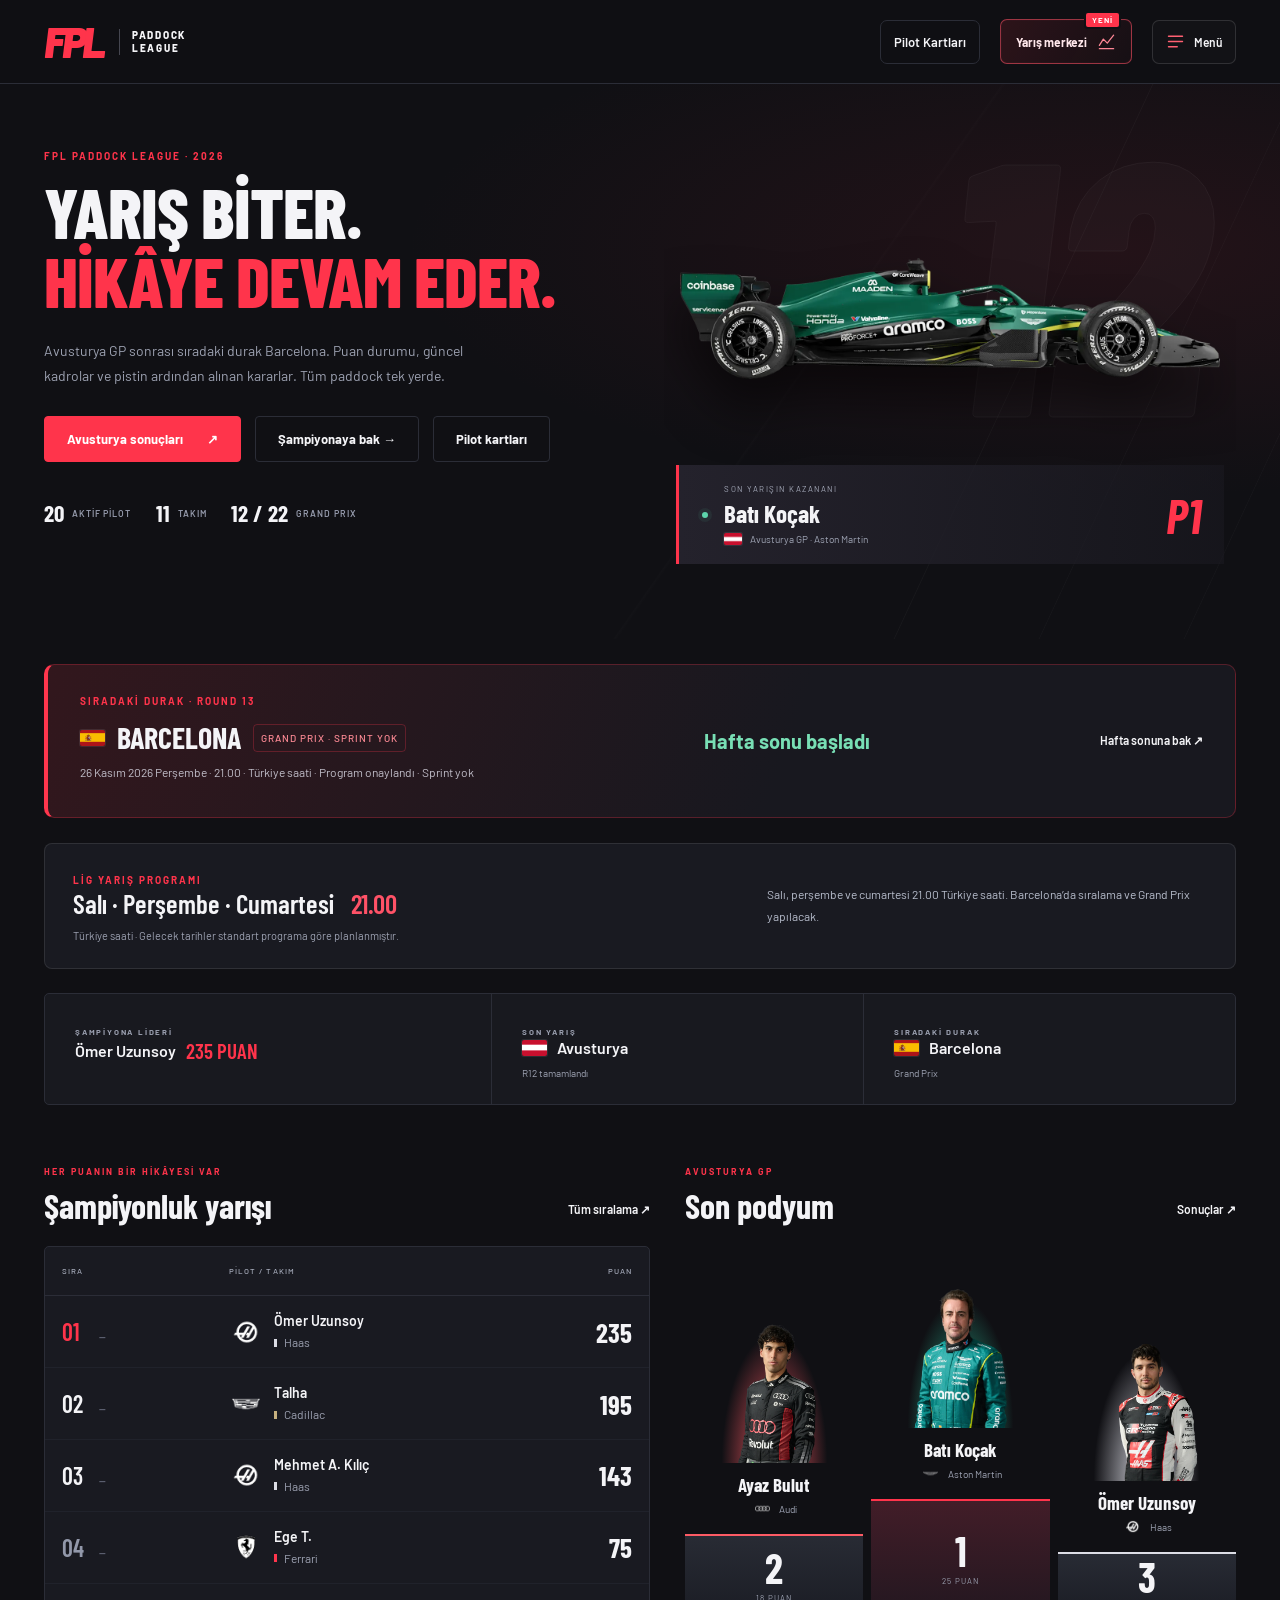
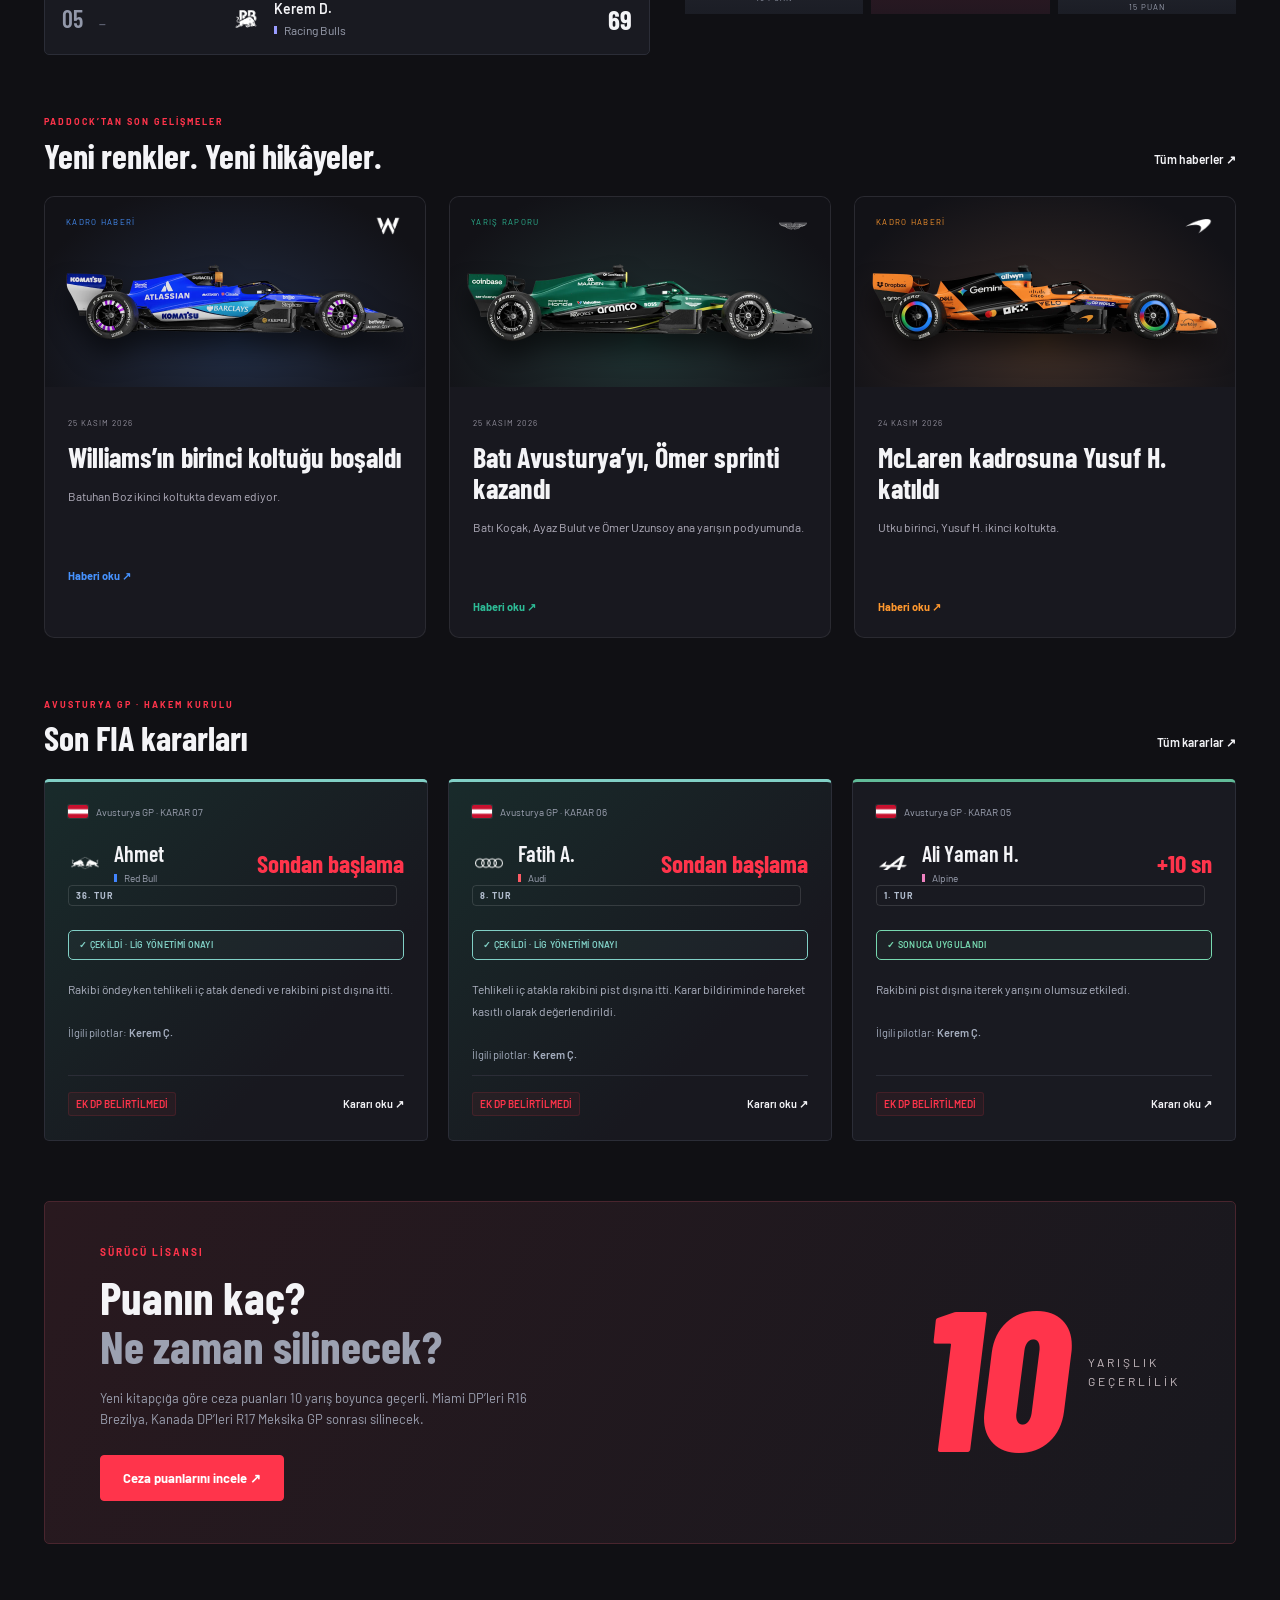
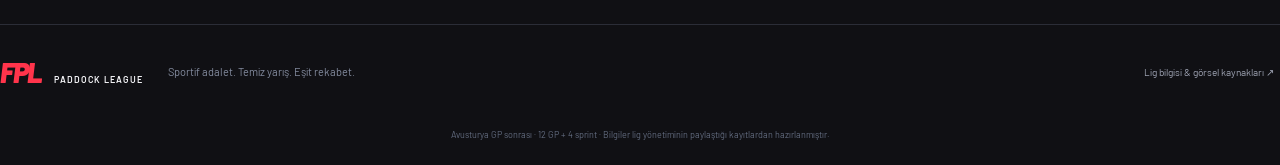
==== commit 2836fbe1: "Close served grid penalties and show discipline for rostered drivers" ====
--- a/index.html
+++ b/index.html
@@ -1,2 +1,2 @@
 <!doctype html>
-<html lang="tr"><head><meta charset="utf-8"><meta name="viewport" content="width=device-width,initial-scale=1,viewport-fit=cover"><meta name="theme-color" content="#101014"><meta name="description" content="FPL Paddock League 2026: puan durumu, yarış sonuçları, FIA kararları ve sürücü ceza puanları."><title>FPL • Paddock League</title><link rel="icon" type="image/svg+xml" sizes="any" href="assets/fpl-icon.svg?v=1"><meta property="og:title" content="FPL • Paddock League"><meta property="og:description" content="2026 sezonunun puan durumu, yarış sonuçları, takımları ve FIA kararları."><meta property="og:site_name" content="FPL Paddock League"><meta property="og:type" content="website"><meta property="og:locale" content="tr_TR"><link rel="stylesheet" href="style.css?v=38"></head><body><a class="skip" href="#main">İçeriğe geç</a><header id="header"></header><main id="main" tabindex="-1"><div class="loading">FPL · Lig bilgileri yükleniyor…</div></main><div id="mobile-navigation"></div><footer id="footer"></footer><dialog id="detail"></dialog><script defer src="boot.js?v=42"></script><noscript><p class="load-error">Lig bilgilerini görmek için tarayıcında JavaScript açık olmalı.</p></noscript></body></html>
+<html lang="tr"><head><meta charset="utf-8"><meta name="viewport" content="width=device-width,initial-scale=1,viewport-fit=cover"><meta name="theme-color" content="#101014"><meta name="description" content="FPL Paddock League 2026: puan durumu, yarış sonuçları, FIA kararları ve sürücü ceza puanları."><title>FPL • Paddock League</title><link rel="icon" type="image/svg+xml" sizes="any" href="assets/fpl-icon.svg?v=1"><meta property="og:title" content="FPL • Paddock League"><meta property="og:description" content="2026 sezonunun puan durumu, yarış sonuçları, takımları ve FIA kararları."><meta property="og:site_name" content="FPL Paddock League"><meta property="og:type" content="website"><meta property="og:locale" content="tr_TR"><link rel="stylesheet" href="style.css?v=38"></head><body><a class="skip" href="#main">İçeriğe geç</a><header id="header"></header><main id="main" tabindex="-1"><div class="loading">FPL · Lig bilgileri yükleniyor…</div></main><div id="mobile-navigation"></div><footer id="footer"></footer><dialog id="detail"></dialog><script defer src="boot.js?v=43"></script><noscript><p class="load-error">Lig bilgilerini görmek için tarayıcında JavaScript açık olmalı.</p></noscript></body></html>
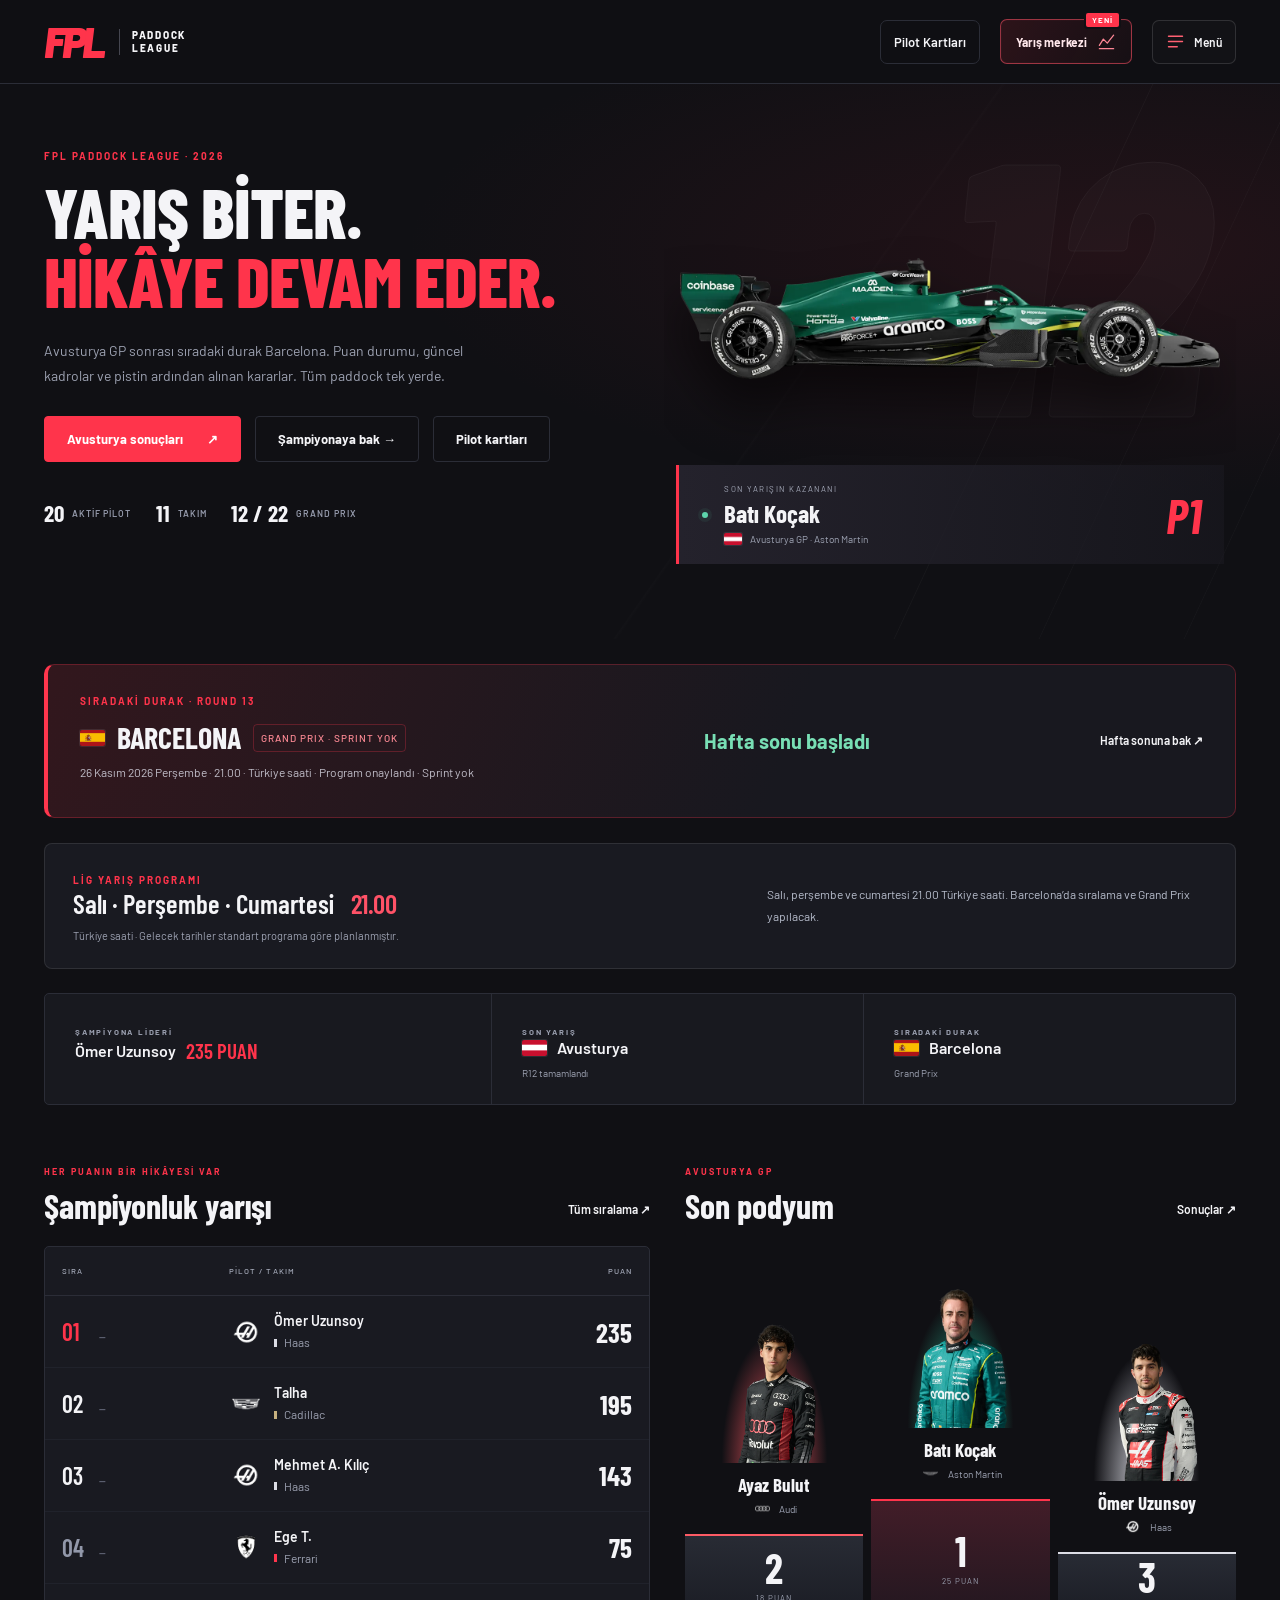
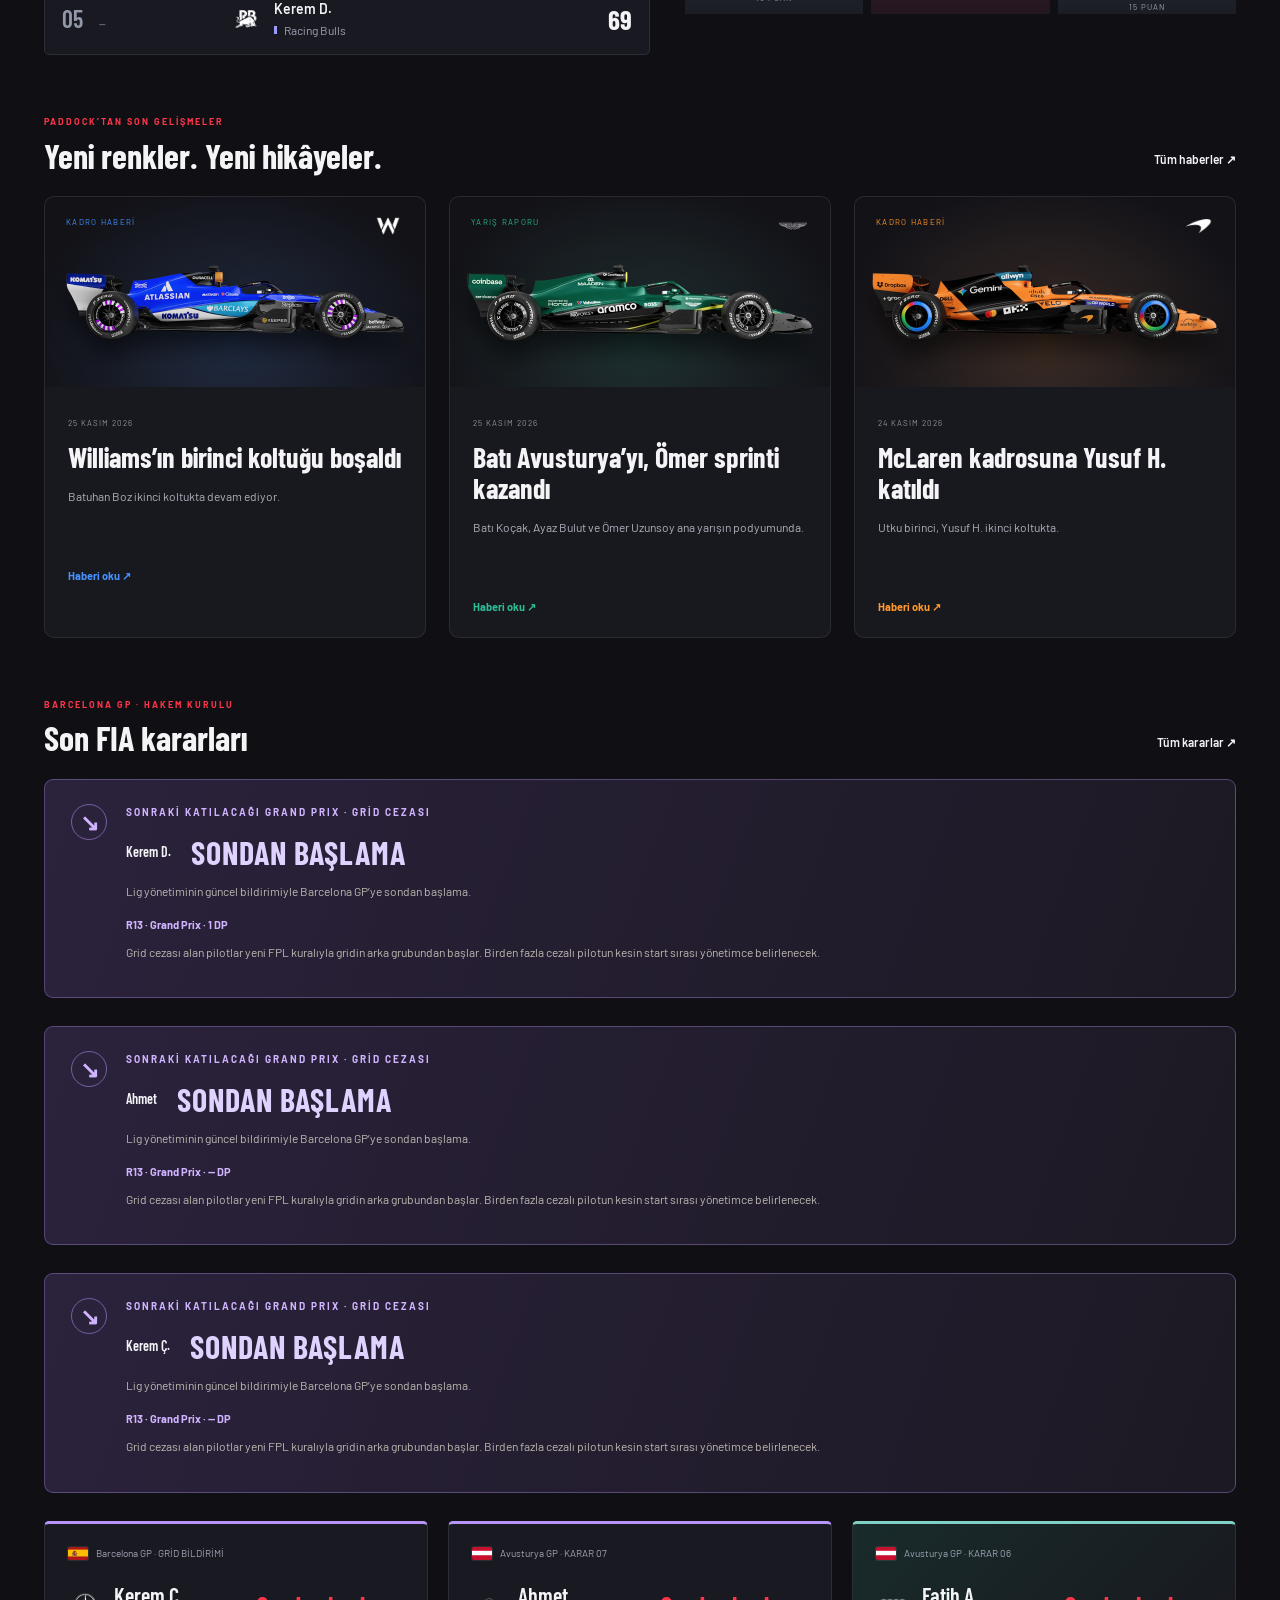
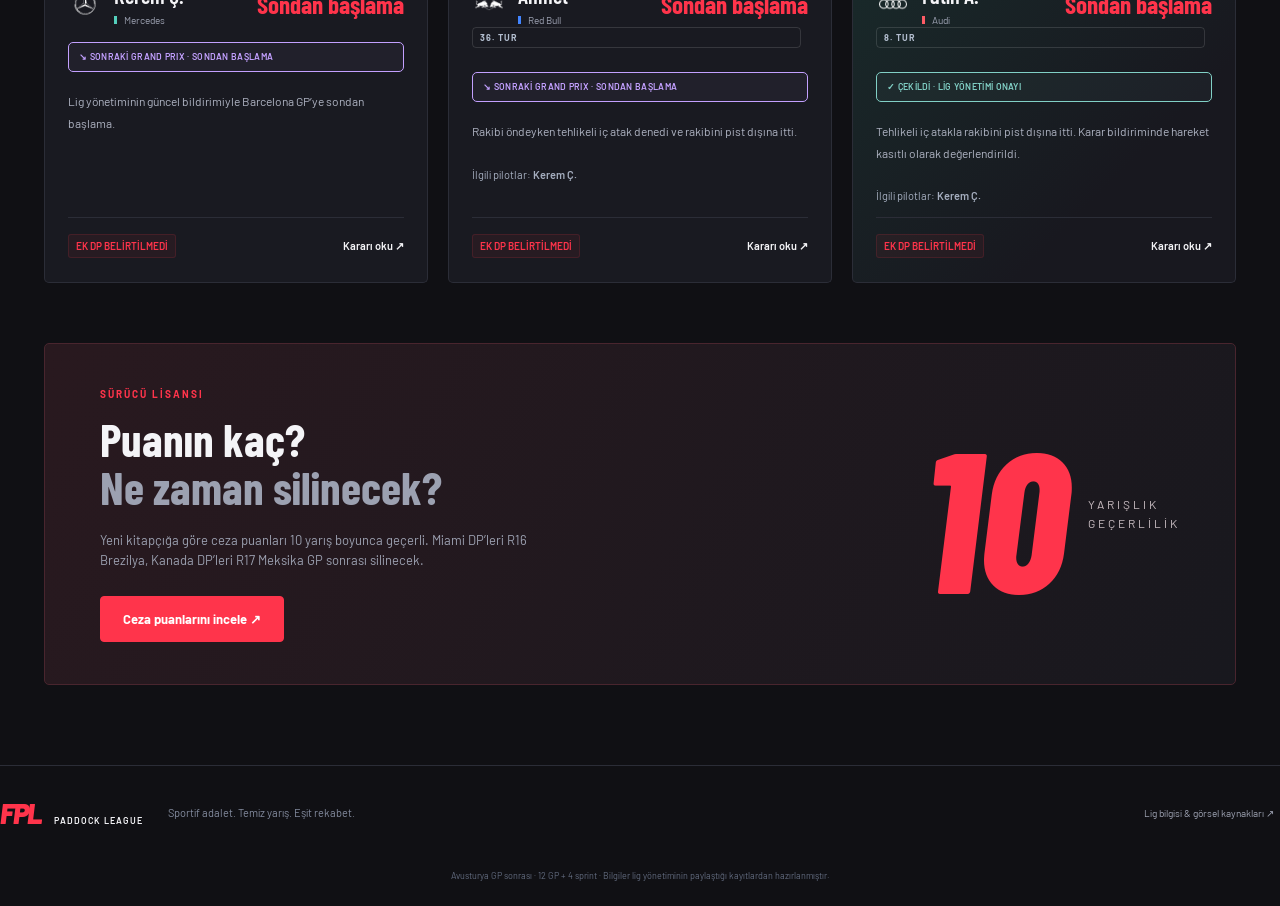
==== commit 19807325: "Confirm Barcelona back-of-grid penalties for Ahmet and the two Kerems" ====
--- a/index.html
+++ b/index.html
@@ -1,2 +1,2 @@
 <!doctype html>
-<html lang="tr"><head><meta charset="utf-8"><meta name="viewport" content="width=device-width,initial-scale=1,viewport-fit=cover"><meta name="theme-color" content="#101014"><meta name="description" content="FPL Paddock League 2026: puan durumu, yarış sonuçları, FIA kararları ve sürücü ceza puanları."><title>FPL • Paddock League</title><link rel="icon" type="image/svg+xml" sizes="any" href="assets/fpl-icon.svg?v=1"><meta property="og:title" content="FPL • Paddock League"><meta property="og:description" content="2026 sezonunun puan durumu, yarış sonuçları, takımları ve FIA kararları."><meta property="og:site_name" content="FPL Paddock League"><meta property="og:type" content="website"><meta property="og:locale" content="tr_TR"><link rel="stylesheet" href="style.css?v=38"></head><body><a class="skip" href="#main">İçeriğe geç</a><header id="header"></header><main id="main" tabindex="-1"><div class="loading">FPL · Lig bilgileri yükleniyor…</div></main><div id="mobile-navigation"></div><footer id="footer"></footer><dialog id="detail"></dialog><script defer src="boot.js?v=43"></script><noscript><p class="load-error">Lig bilgilerini görmek için tarayıcında JavaScript açık olmalı.</p></noscript></body></html>
+<html lang="tr"><head><meta charset="utf-8"><meta name="viewport" content="width=device-width,initial-scale=1,viewport-fit=cover"><meta name="theme-color" content="#101014"><meta name="description" content="FPL Paddock League 2026: puan durumu, yarış sonuçları, FIA kararları ve sürücü ceza puanları."><title>FPL • Paddock League</title><link rel="icon" type="image/svg+xml" sizes="any" href="assets/fpl-icon.svg?v=1"><meta property="og:title" content="FPL • Paddock League"><meta property="og:description" content="2026 sezonunun puan durumu, yarış sonuçları, takımları ve FIA kararları."><meta property="og:site_name" content="FPL Paddock League"><meta property="og:type" content="website"><meta property="og:locale" content="tr_TR"><link rel="stylesheet" href="style.css?v=38"></head><body><a class="skip" href="#main">İçeriğe geç</a><header id="header"></header><main id="main" tabindex="-1"><div class="loading">FPL · Lig bilgileri yükleniyor…</div></main><div id="mobile-navigation"></div><footer id="footer"></footer><dialog id="detail"></dialog><script defer src="boot.js?v=44"></script><noscript><p class="load-error">Lig bilgilerini görmek için tarayıcında JavaScript açık olmalı.</p></noscript></body></html>
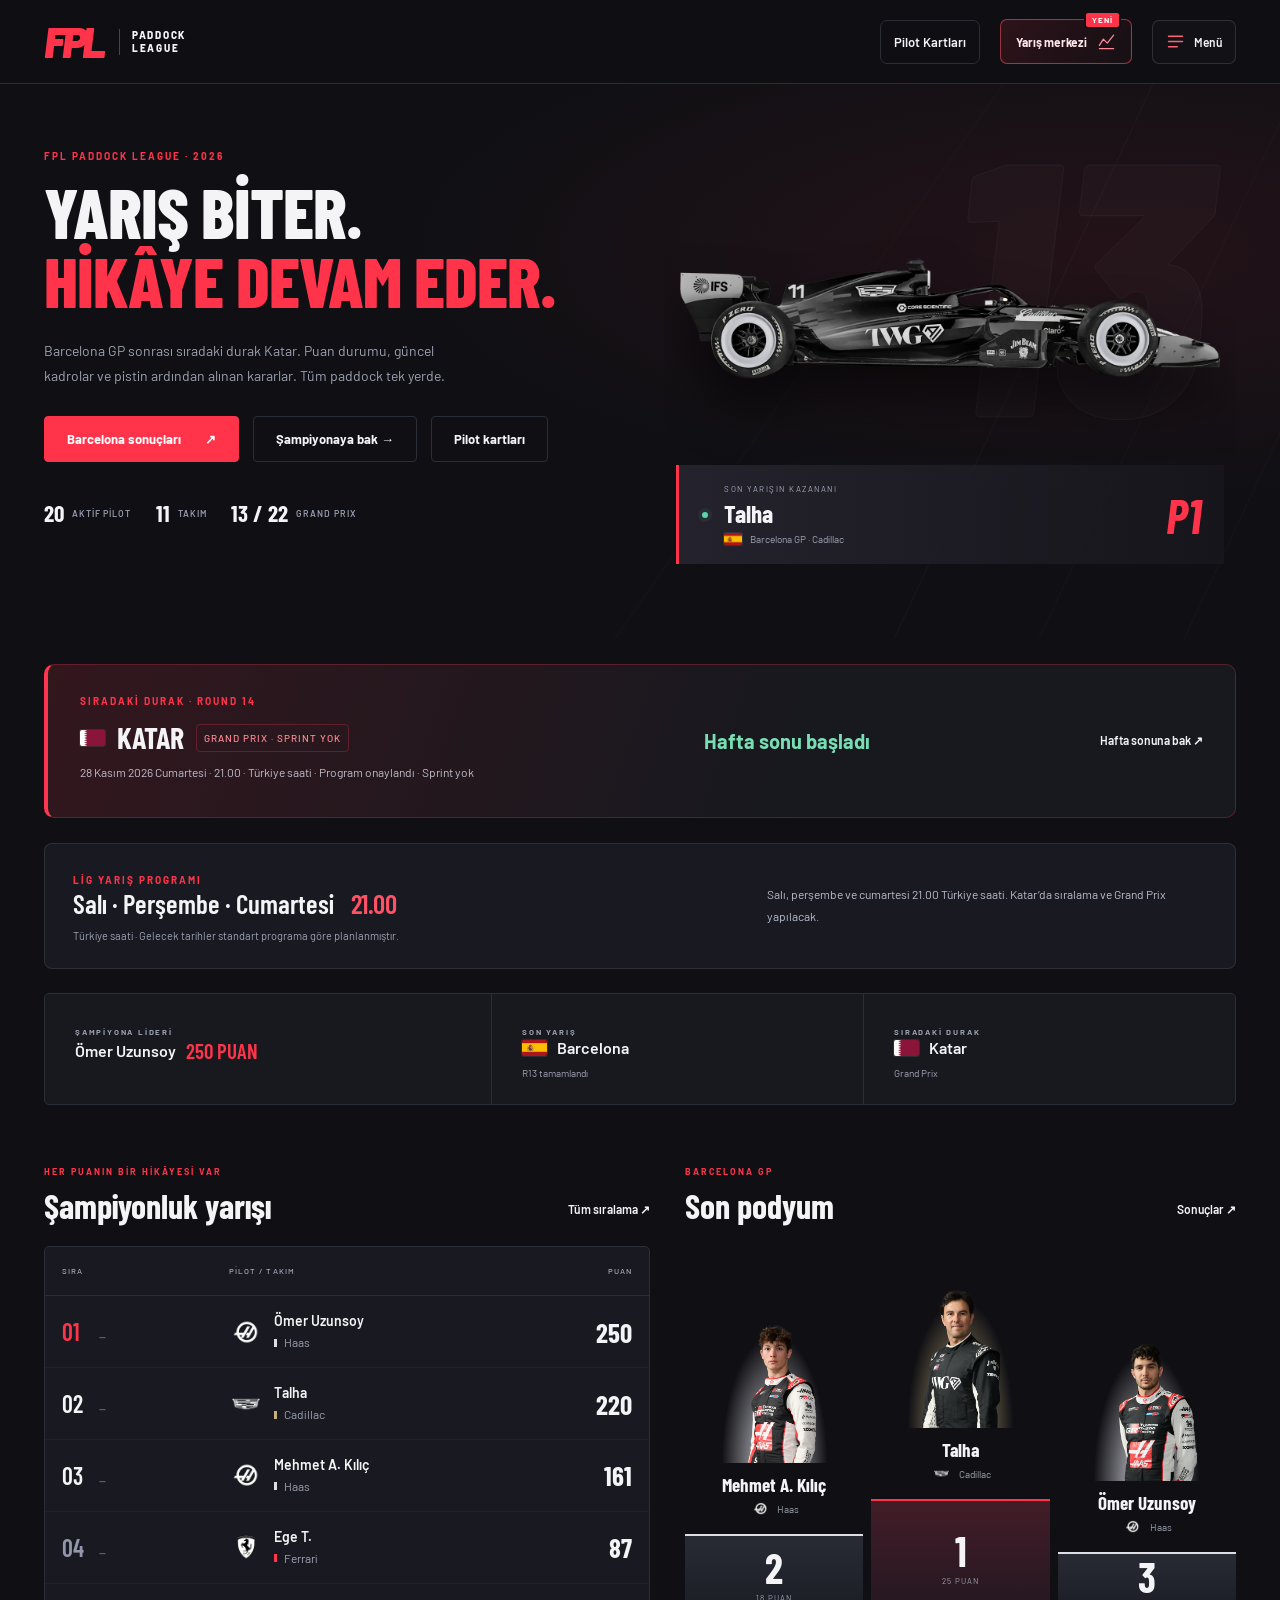
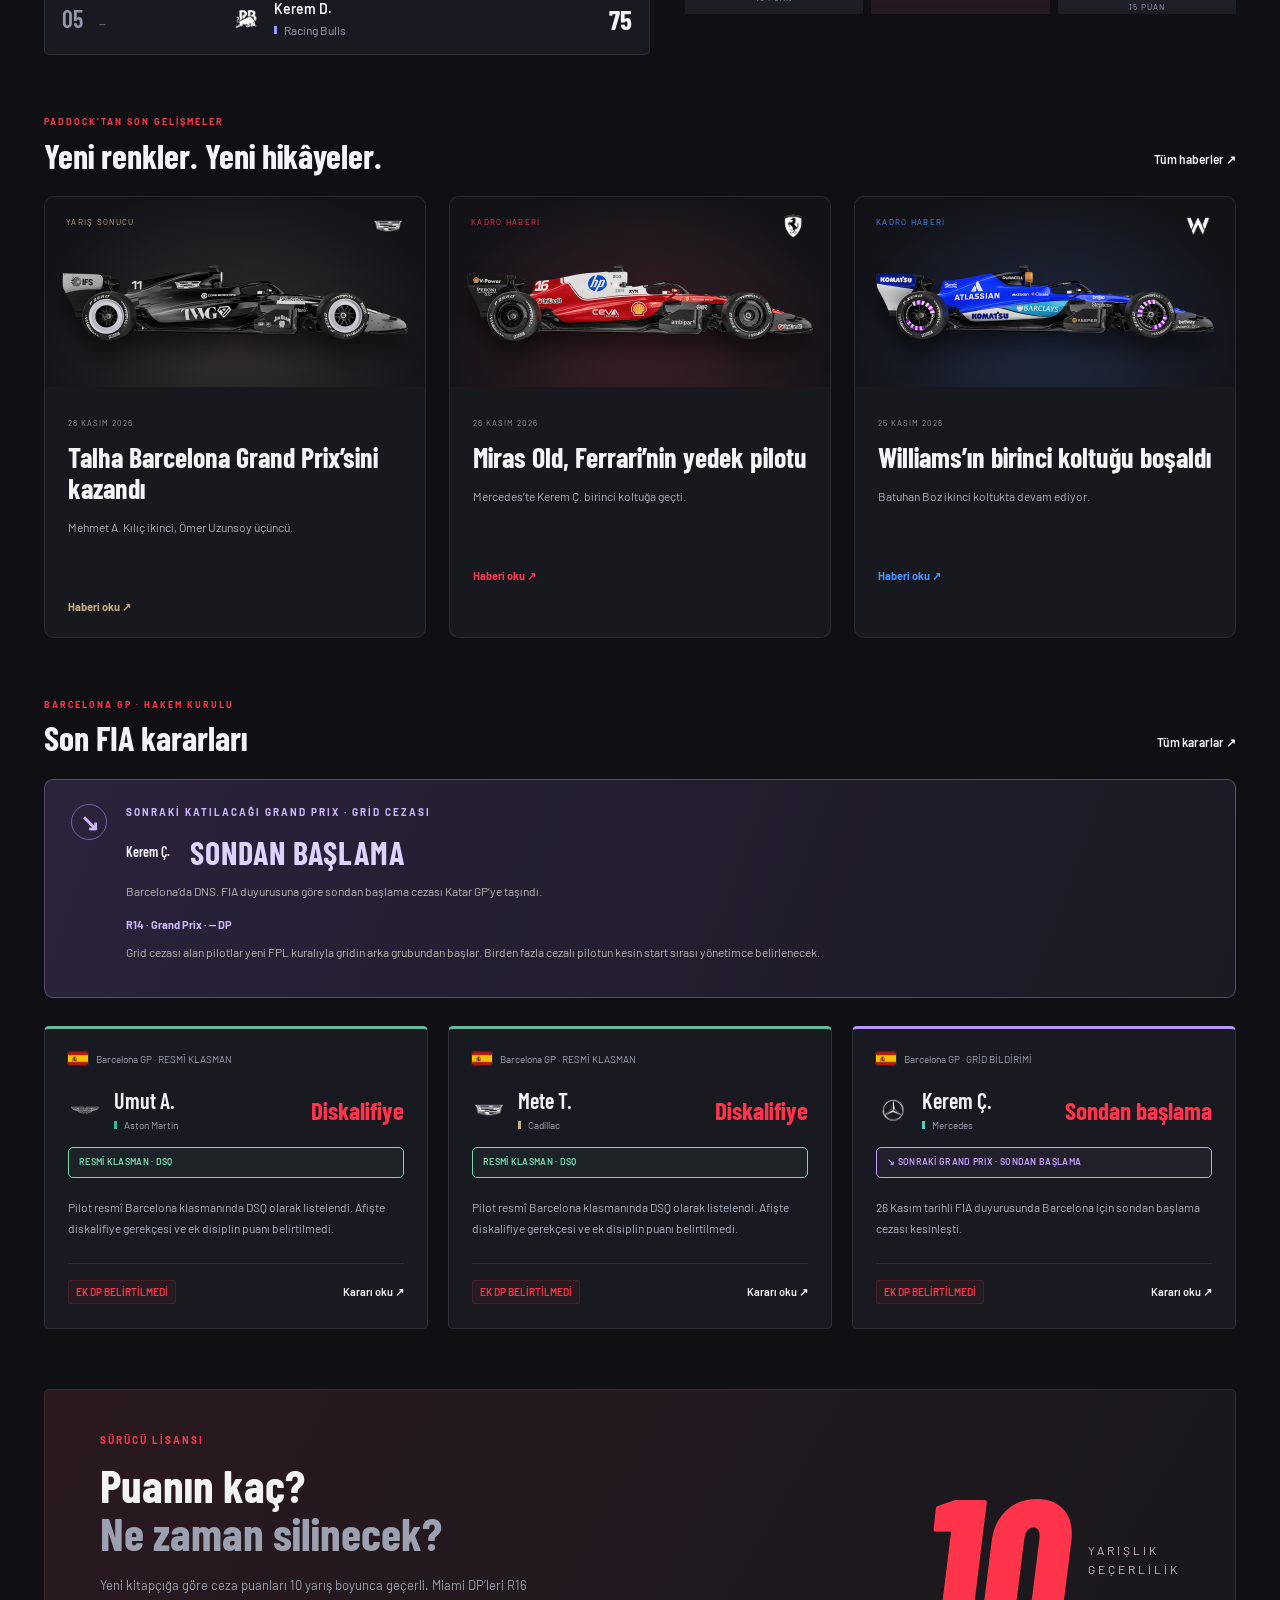
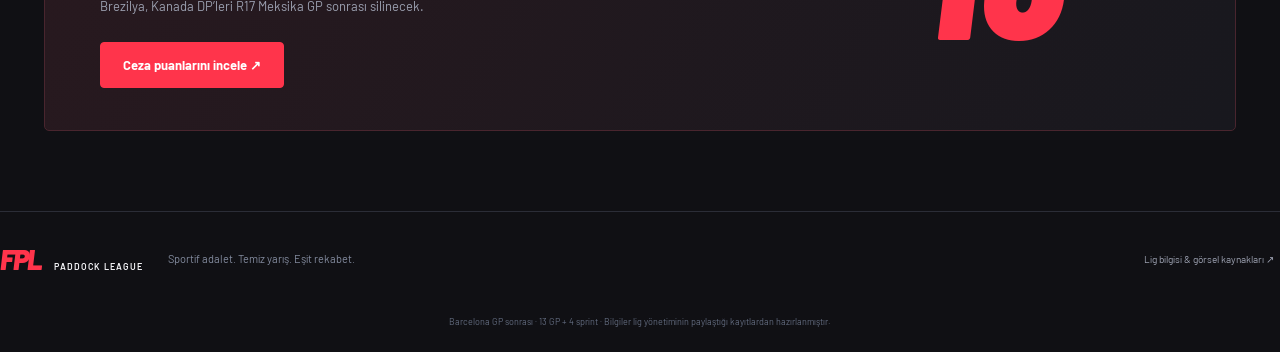
==== commit 86166fd2: "Publish Barcelona results, Qatar schedule and revised team rosters" ====
--- a/index.html
+++ b/index.html
@@ -1,2 +1,2 @@
 <!doctype html>
-<html lang="tr"><head><meta charset="utf-8"><meta name="viewport" content="width=device-width,initial-scale=1,viewport-fit=cover"><meta name="theme-color" content="#101014"><meta name="description" content="FPL Paddock League 2026: puan durumu, yarış sonuçları, FIA kararları ve sürücü ceza puanları."><title>FPL • Paddock League</title><link rel="icon" type="image/svg+xml" sizes="any" href="assets/fpl-icon.svg?v=1"><meta property="og:title" content="FPL • Paddock League"><meta property="og:description" content="2026 sezonunun puan durumu, yarış sonuçları, takımları ve FIA kararları."><meta property="og:site_name" content="FPL Paddock League"><meta property="og:type" content="website"><meta property="og:locale" content="tr_TR"><link rel="stylesheet" href="style.css?v=38"></head><body><a class="skip" href="#main">İçeriğe geç</a><header id="header"></header><main id="main" tabindex="-1"><div class="loading">FPL · Lig bilgileri yükleniyor…</div></main><div id="mobile-navigation"></div><footer id="footer"></footer><dialog id="detail"></dialog><script defer src="boot.js?v=44"></script><noscript><p class="load-error">Lig bilgilerini görmek için tarayıcında JavaScript açık olmalı.</p></noscript></body></html>
+<html lang="tr"><head><meta charset="utf-8"><meta name="viewport" content="width=device-width,initial-scale=1,viewport-fit=cover"><meta name="theme-color" content="#101014"><meta name="description" content="FPL Paddock League 2026: puan durumu, yarış sonuçları, FIA kararları ve sürücü ceza puanları."><title>FPL • Paddock League</title><link rel="icon" type="image/svg+xml" sizes="any" href="assets/fpl-icon.svg?v=1"><meta property="og:title" content="FPL • Paddock League"><meta property="og:description" content="2026 sezonunun puan durumu, yarış sonuçları, takımları ve FIA kararları."><meta property="og:site_name" content="FPL Paddock League"><meta property="og:type" content="website"><meta property="og:locale" content="tr_TR"><link rel="stylesheet" href="style.css?v=38"></head><body><a class="skip" href="#main">İçeriğe geç</a><header id="header"></header><main id="main" tabindex="-1"><div class="loading">FPL · Lig bilgileri yükleniyor…</div></main><div id="mobile-navigation"></div><footer id="footer"></footer><dialog id="detail"></dialog><script defer src="boot.js?v=45"></script><noscript><p class="load-error">Lig bilgilerini görmek için tarayıcında JavaScript açık olmalı.</p></noscript></body></html>
